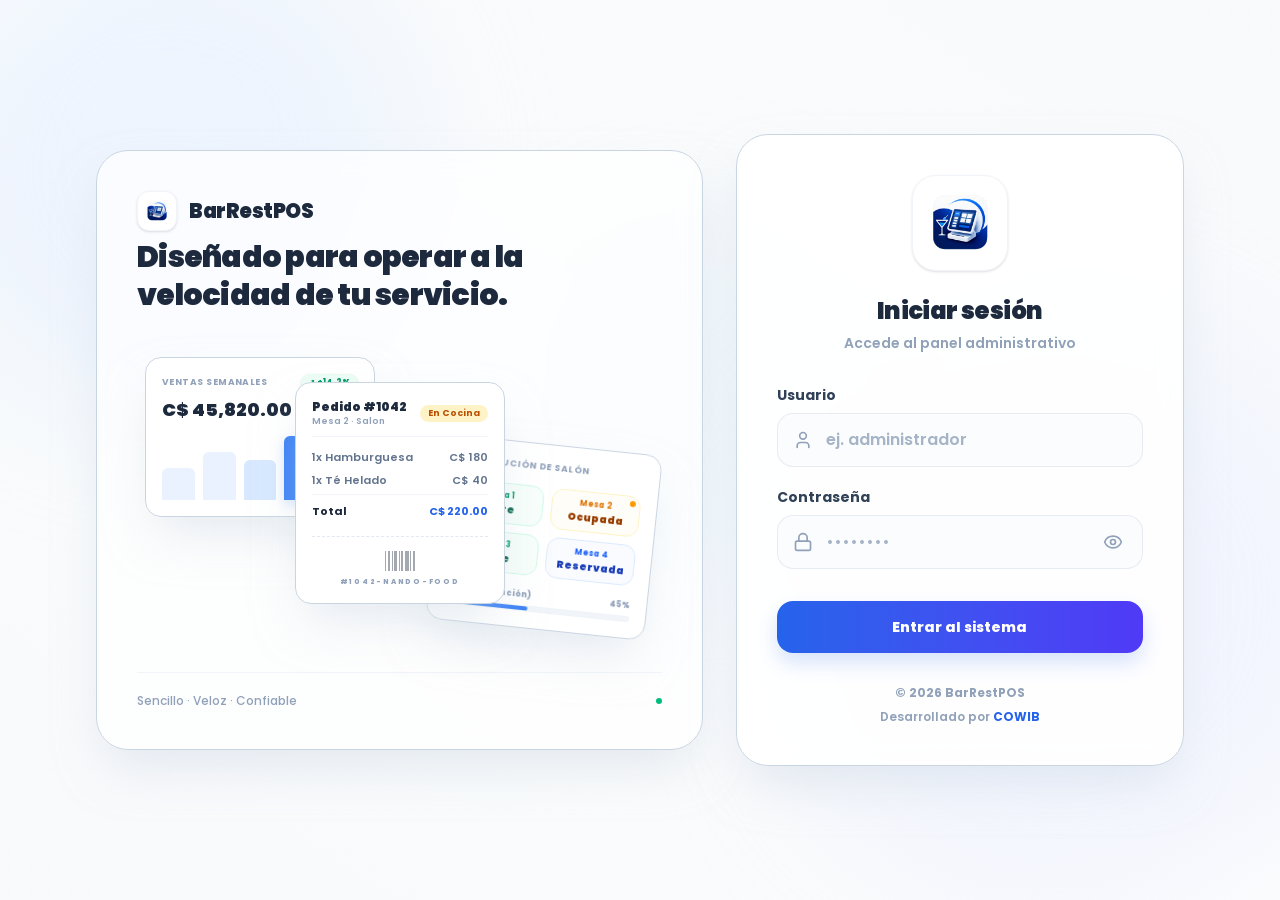
==== bin/Debug/net9.0/wwwroot/index.html @ 0daa429e "mejoras" ====
<!doctype html>
<html lang="es">

<head>
  <meta charset="UTF-8" />
  <link rel="icon" type="image/svg+xml" href="./assets/logo-BGH8nVVf.png" />
  <meta name="viewport" content="width=device-width, initial-scale=1.0" />
  <link rel="preconnect" href="https://fonts.googleapis.com" />
  <link rel="preconnect" href="https://fonts.gstatic.com" crossorigin />
  <link href="https://fonts.googleapis.com/css2?family=Poppins:wght@400;500;600;700&display=swap" rel="stylesheet" />
  <title>BarRestPOS - Sistema de gestion para bar y restaurante</title>
  <script type="module" crossorigin src="./assets/index-BTS8rLY6.js"></script>
  <link rel="stylesheet" crossorigin href="./assets/index-CAU2jMd_.css">
</head>

<body>
  <div id="root"></div>
</body>

</html>
---- bin/Debug/net9.0/wwwroot/assets/index-CAU2jMd_.css ----
@keyframes react-loading-skeleton{to{transform:translate(100%)}}.react-loading-skeleton{--base-color: #ebebeb;--highlight-color: #f5f5f5;--animation-duration: 1.5s;--animation-direction: normal;--pseudo-element-display: block;background-color:var(--base-color);width:100%;border-radius:.25rem;display:inline-flex;line-height:1;position:relative;-webkit-user-select:none;user-select:none;overflow:hidden}.react-loading-skeleton:after{content:" ";display:var(--pseudo-element-display);position:absolute;top:0;left:0;right:0;height:100%;background-repeat:no-repeat;background-image:var( --custom-highlight-background, linear-gradient( 90deg, var(--base-color) 0%, var(--highlight-color) 50%, var(--base-color) 100% ) );transform:translate(-100%);animation-name:react-loading-skeleton;animation-direction:var(--animation-direction);animation-duration:var(--animation-duration);animation-timing-function:ease-in-out;animation-iteration-count:infinite}@media(prefers-reduced-motion){.react-loading-skeleton{--pseudo-element-display: none}}@layer properties{@supports (((-webkit-hyphens:none)) and (not (margin-trim:inline))) or ((-moz-orient:inline) and (not (color:rgb(from red r g b)))){*,:before,:after,::backdrop{--tw-translate-x:0;--tw-translate-y:0;--tw-translate-z:0;--tw-scale-x:1;--tw-scale-y:1;--tw-scale-z:1;--tw-rotate-x:initial;--tw-rotate-y:initial;--tw-rotate-z:initial;--tw-skew-x:initial;--tw-skew-y:initial;--tw-space-y-reverse:0;--tw-divide-y-reverse:0;--tw-border-style:solid;--tw-gradient-position:initial;--tw-gradient-from:#0000;--tw-gradient-via:#0000;--tw-gradient-to:#0000;--tw-gradient-stops:initial;--tw-gradient-via-stops:initial;--tw-gradient-from-position:0%;--tw-gradient-via-position:50%;--tw-gradient-to-position:100%;--tw-leading:initial;--tw-font-weight:initial;--tw-tracking:initial;--tw-ordinal:initial;--tw-slashed-zero:initial;--tw-numeric-figure:initial;--tw-numeric-spacing:initial;--tw-numeric-fraction:initial;--tw-shadow:0 0 #0000;--tw-shadow-color:initial;--tw-shadow-alpha:100%;--tw-inset-shadow:0 0 #0000;--tw-inset-shadow-color:initial;--tw-inset-shadow-alpha:100%;--tw-ring-color:initial;--tw-ring-shadow:0 0 #0000;--tw-inset-ring-color:initial;--tw-inset-ring-shadow:0 0 #0000;--tw-ring-inset:initial;--tw-ring-offset-width:0px;--tw-ring-offset-color:#fff;--tw-ring-offset-shadow:0 0 #0000;--tw-outline-style:solid;--tw-blur:initial;--tw-brightness:initial;--tw-contrast:initial;--tw-grayscale:initial;--tw-hue-rotate:initial;--tw-invert:initial;--tw-opacity:initial;--tw-saturate:initial;--tw-sepia:initial;--tw-drop-shadow:initial;--tw-drop-shadow-color:initial;--tw-drop-shadow-alpha:100%;--tw-drop-shadow-size:initial;--tw-backdrop-blur:initial;--tw-backdrop-brightness:initial;--tw-backdrop-contrast:initial;--tw-backdrop-grayscale:initial;--tw-backdrop-hue-rotate:initial;--tw-backdrop-invert:initial;--tw-backdrop-opacity:initial;--tw-backdrop-saturate:initial;--tw-backdrop-sepia:initial;--tw-duration:initial;--tw-ease:initial}}}@layer theme{:root,:host{--font-sans:"Poppins", system-ui, sans-serif;--font-mono:ui-monospace, SFMono-Regular, Menlo, Monaco, Consolas, "Liberation Mono", "Courier New", monospace;--color-red-50:oklch(97.1% .013 17.38);--color-red-100:oklch(93.6% .032 17.717);--color-red-200:oklch(88.5% .062 18.334);--color-red-300:oklch(80.8% .114 19.571);--color-red-400:oklch(70.4% .191 22.216);--color-red-500:oklch(63.7% .237 25.331);--color-red-600:oklch(57.7% .245 27.325);--color-red-700:oklch(50.5% .213 27.518);--color-red-800:oklch(44.4% .177 26.899);--color-red-900:oklch(39.6% .141 25.723);--color-red-950:oklch(25.8% .092 26.042);--color-orange-50:oklch(98% .016 73.684);--color-orange-100:oklch(95.4% .038 75.164);--color-orange-200:oklch(90.1% .076 70.697);--color-orange-300:oklch(83.7% .128 66.29);--color-orange-400:oklch(75% .183 55.934);--color-orange-500:oklch(70.5% .213 47.604);--color-orange-600:oklch(64.6% .222 41.116);--color-orange-700:oklch(55.3% .195 38.402);--color-orange-800:oklch(47% .157 37.304);--color-orange-900:oklch(40.8% .123 38.172);--color-amber-50:oklch(98.7% .022 95.277);--color-amber-100:oklch(96.2% .059 95.617);--color-amber-200:oklch(92.4% .12 95.746);--color-amber-300:oklch(87.9% .169 91.605);--color-amber-400:oklch(82.8% .189 84.429);--color-amber-500:oklch(76.9% .188 70.08);--color-amber-600:oklch(66.6% .179 58.318);--color-amber-700:oklch(55.5% .163 48.998);--color-amber-800:oklch(47.3% .137 46.201);--color-amber-900:oklch(41.4% .112 45.904);--color-amber-950:oklch(27.9% .077 45.635);--color-yellow-300:oklch(90.5% .182 98.111);--color-green-100:oklch(96.2% .044 156.743);--color-green-600:oklch(62.7% .194 149.214);--color-emerald-50:oklch(97.9% .021 166.113);--color-emerald-100:oklch(95% .052 163.051);--color-emerald-200:oklch(90.5% .093 164.15);--color-emerald-300:oklch(84.5% .143 164.978);--color-emerald-400:oklch(76.5% .177 163.223);--color-emerald-500:oklch(69.6% .17 162.48);--color-emerald-600:oklch(59.6% .145 163.225);--color-emerald-700:oklch(50.8% .118 165.612);--color-emerald-800:oklch(43.2% .095 166.913);--color-emerald-900:oklch(37.8% .077 168.94);--color-emerald-950:oklch(26.2% .051 172.552);--color-teal-400:oklch(77.7% .152 181.912);--color-teal-500:oklch(70.4% .14 182.503);--color-sky-50:oklch(97.7% .013 236.62);--color-sky-100:oklch(95.1% .026 236.824);--color-sky-200:oklch(90.1% .058 230.902);--color-sky-400:oklch(74.6% .16 232.661);--color-sky-500:oklch(68.5% .169 237.323);--color-sky-600:oklch(58.8% .158 241.966);--color-sky-700:oklch(50% .134 242.749);--color-sky-800:oklch(44.3% .11 240.79);--color-blue-50:oklch(97% .014 254.604);--color-blue-100:oklch(93.2% .032 255.585);--color-blue-200:oklch(88.2% .059 254.128);--color-blue-400:oklch(70.7% .165 254.624);--color-blue-500:oklch(62.3% .214 259.815);--color-blue-600:oklch(54.6% .245 262.881);--color-blue-700:oklch(48.8% .243 264.376);--color-blue-800:oklch(42.4% .199 265.638);--color-blue-900:oklch(37.9% .146 265.522);--color-blue-950:oklch(28.2% .091 267.935);--color-indigo-50:oklch(96.2% .018 272.314);--color-indigo-100:oklch(93% .034 272.788);--color-indigo-300:oklch(78.5% .115 274.713);--color-indigo-400:oklch(67.3% .182 276.935);--color-indigo-500:oklch(58.5% .233 277.117);--color-indigo-600:oklch(51.1% .262 276.966);--color-indigo-700:oklch(45.7% .24 277.023);--color-indigo-800:oklch(39.8% .195 277.366);--color-indigo-900:oklch(35.9% .144 278.697);--color-indigo-950:oklch(25.7% .09 281.288);--color-violet-50:oklch(96.9% .016 293.756);--color-violet-100:oklch(94.3% .029 294.588);--color-violet-200:oklch(89.4% .057 293.283);--color-violet-300:oklch(81.1% .111 293.571);--color-violet-400:oklch(70.2% .183 293.541);--color-violet-500:oklch(60.6% .25 292.717);--color-violet-600:oklch(54.1% .281 293.009);--color-violet-700:oklch(49.1% .27 292.581);--color-violet-800:oklch(43.2% .232 292.759);--color-violet-900:oklch(38% .189 293.745);--color-violet-950:oklch(28.3% .141 291.089);--color-purple-50:oklch(97.7% .014 308.299);--color-purple-100:oklch(94.6% .033 307.174);--color-purple-400:oklch(71.4% .203 305.504);--color-purple-500:oklch(62.7% .265 303.9);--color-purple-600:oklch(55.8% .288 302.321);--color-purple-700:oklch(49.6% .265 301.924);--color-purple-900:oklch(38.1% .176 304.987);--color-fuchsia-400:oklch(74% .238 322.16);--color-fuchsia-500:oklch(66.7% .295 322.15);--color-rose-50:oklch(96.9% .015 12.422);--color-rose-100:oklch(94.1% .03 12.58);--color-rose-200:oklch(89.2% .058 10.001);--color-rose-300:oklch(81% .117 11.638);--color-rose-400:oklch(71.2% .194 13.428);--color-rose-500:oklch(64.5% .246 16.439);--color-rose-600:oklch(58.6% .253 17.585);--color-rose-700:oklch(51.4% .222 16.935);--color-rose-800:oklch(45.5% .188 13.697);--color-rose-900:oklch(41% .159 10.272);--color-rose-950:oklch(27.1% .105 12.094);--color-slate-50:oklch(98.4% .003 247.858);--color-slate-100:oklch(96.8% .007 247.896);--color-slate-200:oklch(92.9% .013 255.508);--color-slate-300:oklch(86.9% .022 252.894);--color-slate-400:oklch(70.4% .04 256.788);--color-slate-500:oklch(55.4% .046 257.417);--color-slate-600:oklch(44.6% .043 257.281);--color-slate-700:oklch(37.2% .044 257.287);--color-slate-800:oklch(27.9% .041 260.031);--color-slate-900:oklch(20.8% .042 265.755);--color-slate-950:oklch(12.9% .042 264.695);--color-black:#000;--color-white:#fff;--spacing:.25rem;--container-xs:20rem;--container-sm:24rem;--container-md:28rem;--container-lg:32rem;--container-xl:36rem;--container-2xl:42rem;--container-3xl:48rem;--container-4xl:56rem;--container-5xl:64rem;--container-6xl:72rem;--container-7xl:80rem;--text-xs:.75rem;--text-xs--line-height:calc(1 / .75);--text-sm:.875rem;--text-sm--line-height:calc(1.25 / .875);--text-base:1rem;--text-base--line-height: 1.5 ;--text-lg:1.125rem;--text-lg--line-height:calc(1.75 / 1.125);--text-xl:1.25rem;--text-xl--line-height:calc(1.75 / 1.25);--text-2xl:1.5rem;--text-2xl--line-height:calc(2 / 1.5);--text-3xl:1.875rem;--text-3xl--line-height: 1.2 ;--font-weight-normal:400;--font-weight-medium:500;--font-weight-semibold:600;--font-weight-bold:700;--font-weight-extrabold:800;--font-weight-black:900;--tracking-tight:-.025em;--tracking-wide:.025em;--tracking-wider:.05em;--tracking-widest:.1em;--leading-tight:1.25;--leading-snug:1.375;--leading-relaxed:1.625;--radius-sm:.25rem;--radius-md:.375rem;--radius-lg:.5rem;--radius-xl:.75rem;--radius-2xl:1rem;--radius-3xl:1.5rem;--drop-shadow-sm:0 1px 2px #00000026;--ease-out:cubic-bezier(0, 0, .2, 1);--ease-in-out:cubic-bezier(.4, 0, .2, 1);--animate-spin:spin 1s linear infinite;--animate-ping:ping 1s cubic-bezier(0, 0, .2, 1) infinite;--animate-pulse:pulse 2s cubic-bezier(.4, 0, .6, 1) infinite;--animate-bounce:bounce 1s infinite;--blur-sm:8px;--blur-md:12px;--blur-xl:24px;--blur-2xl:40px;--blur-3xl:64px;--default-transition-duration:.15s;--default-transition-timing-function:cubic-bezier(.4, 0, .2, 1);--default-font-family:var(--font-sans);--default-mono-font-family:var(--font-mono);--color-primary-50:#eff6ff;--color-primary-100:#dbeafe;--color-primary-200:#bfdbfe;--color-primary-300:#93c5fd;--color-primary-400:#60a5fa;--color-primary-500:#3b82f6;--color-primary-600:#2563eb;--color-primary-700:#1d4ed8;--color-primary-800:#1e40af;--color-primary-900:#1e3a8a}}@layer base{*,:after,:before,::backdrop{box-sizing:border-box;border:0 solid;margin:0;padding:0}::file-selector-button{box-sizing:border-box;border:0 solid;margin:0;padding:0}html,:host{-webkit-text-size-adjust:100%;tab-size:4;line-height:1.5;font-family:var(--default-font-family,ui-sans-serif, system-ui, sans-serif, "Apple Color Emoji", "Segoe UI Emoji", "Segoe UI Symbol", "Noto Color Emoji");font-feature-settings:var(--default-font-feature-settings,normal);font-variation-settings:var(--default-font-variation-settings,normal);-webkit-tap-highlight-color:transparent}hr{height:0;color:inherit;border-top-width:1px}abbr:where([title]){-webkit-text-decoration:underline dotted;text-decoration:underline dotted}h1,h2,h3,h4,h5,h6{font-size:inherit;font-weight:inherit}a{color:inherit;-webkit-text-decoration:inherit;text-decoration:inherit}b,strong{font-weight:bolder}code,kbd,samp,pre{font-family:var(--default-mono-font-family,ui-monospace, SFMono-Regular, Menlo, Monaco, Consolas, "Liberation Mono", "Courier New", monospace);font-feature-settings:var(--default-mono-font-feature-settings,normal);font-variation-settings:var(--default-mono-font-variation-settings,normal);font-size:1em}small{font-size:80%}sub,sup{vertical-align:baseline;font-size:75%;line-height:0;position:relative}sub{bottom:-.25em}sup{top:-.5em}table{text-indent:0;border-color:inherit;border-collapse:collapse}:-moz-focusring{outline:auto}progress{vertical-align:baseline}summary{display:list-item}ol,ul,menu{list-style:none}img,svg,video,canvas,audio,iframe,embed,object{vertical-align:middle;display:block}img,video{max-width:100%;height:auto}button,input,select,optgroup,textarea{font:inherit;font-feature-settings:inherit;font-variation-settings:inherit;letter-spacing:inherit;color:inherit;opacity:1;background-color:#0000;border-radius:0}::file-selector-button{font:inherit;font-feature-settings:inherit;font-variation-settings:inherit;letter-spacing:inherit;color:inherit;opacity:1;background-color:#0000;border-radius:0}:where(select:is([multiple],[size])) optgroup{font-weight:bolder}:where(select:is([multiple],[size])) optgroup option{padding-inline-start:20px}::file-selector-button{margin-inline-end:4px}::placeholder{opacity:1}@supports (not ((-webkit-appearance:-apple-pay-button))) or (contain-intrinsic-size:1px){::placeholder{color:currentColor}@supports (color:color-mix(in lab,red,red)){::placeholder{color:color-mix(in oklab,currentcolor 50%,transparent)}}}textarea{resize:vertical}::-webkit-search-decoration{-webkit-appearance:none}::-webkit-date-and-time-value{min-height:1lh;text-align:inherit}::-webkit-datetime-edit{display:inline-flex}::-webkit-datetime-edit-fields-wrapper{padding:0}::-webkit-datetime-edit{padding-block:0}::-webkit-datetime-edit-year-field{padding-block:0}::-webkit-datetime-edit-month-field{padding-block:0}::-webkit-datetime-edit-day-field{padding-block:0}::-webkit-datetime-edit-hour-field{padding-block:0}::-webkit-datetime-edit-minute-field{padding-block:0}::-webkit-datetime-edit-second-field{padding-block:0}::-webkit-datetime-edit-millisecond-field{padding-block:0}::-webkit-datetime-edit-meridiem-field{padding-block:0}::-webkit-calendar-picker-indicator{line-height:1}:-moz-ui-invalid{box-shadow:none}button,input:where([type=button],[type=reset],[type=submit]){appearance:button}::file-selector-button{appearance:button}::-webkit-inner-spin-button{height:auto}::-webkit-outer-spin-button{height:auto}[hidden]:where(:not([hidden=until-found])){display:none!important}body{background-color:var(--color-white);color:var(--color-slate-800);-webkit-font-smoothing:antialiased;-moz-osx-font-smoothing:grayscale}html.dark body{background-color:var(--color-slate-900);color:var(--color-slate-100)}}@layer components;@layer utilities{.pointer-events-auto{pointer-events:auto}.pointer-events-none{pointer-events:none}.visible{visibility:visible}.sr-only{clip-path:inset(50%);white-space:nowrap;border-width:0;width:1px;height:1px;margin:-1px;padding:0;position:absolute;overflow:hidden}.absolute{position:absolute}.fixed{position:fixed}.relative{position:relative}.sticky{position:sticky}.inset-0{inset:calc(var(--spacing) * 0)}.inset-x-3{inset-inline:calc(var(--spacing) * 3)}.inset-y-0{inset-block:calc(var(--spacing) * 0)}.start{inset-inline-start:var(--spacing)}.end{inset-inline-end:var(--spacing)}.-top-1{top:calc(var(--spacing) * -1)}.-top-7{top:calc(var(--spacing) * -7)}.-top-8{top:calc(var(--spacing) * -8)}.-top-20{top:calc(var(--spacing) * -20)}.top-0{top:calc(var(--spacing) * 0)}.top-0\.5{top:calc(var(--spacing) * .5)}.top-1{top:calc(var(--spacing) * 1)}.top-1\.5{top:calc(var(--spacing) * 1.5)}.top-1\/2{top:50%}.top-2{top:calc(var(--spacing) * 2)}.top-3{top:calc(var(--spacing) * 3)}.top-4{top:calc(var(--spacing) * 4)}.top-6{top:calc(var(--spacing) * 6)}.top-7{top:calc(var(--spacing) * 7)}.top-9{top:calc(var(--spacing) * 9)}.top-\[25\%\]{top:25%}.top-full{top:100%}.-right-1{right:calc(var(--spacing) * -1)}.-right-1\.5{right:calc(var(--spacing) * -1.5)}.-right-8{right:calc(var(--spacing) * -8)}.-right-20{right:calc(var(--spacing) * -20)}.right-0{right:calc(var(--spacing) * 0)}.right-0\.5{right:calc(var(--spacing) * .5)}.right-1{right:calc(var(--spacing) * 1)}.right-2{right:calc(var(--spacing) * 2)}.right-3{right:calc(var(--spacing) * 3)}.-bottom-1{bottom:calc(var(--spacing) * -1)}.-bottom-1\.5{bottom:calc(var(--spacing) * -1.5)}.-bottom-8{bottom:calc(var(--spacing) * -8)}.bottom-0{bottom:calc(var(--spacing) * 0)}.bottom-0\.5{bottom:calc(var(--spacing) * .5)}.bottom-1{bottom:calc(var(--spacing) * 1)}.bottom-2{bottom:calc(var(--spacing) * 2)}.bottom-6{bottom:calc(var(--spacing) * 6)}.-left-1{left:calc(var(--spacing) * -1)}.-left-8{left:calc(var(--spacing) * -8)}.-left-20{left:calc(var(--spacing) * -20)}.-left-\[1\.375rem\]{left:-1.375rem}.left-0{left:calc(var(--spacing) * 0)}.left-0\.5{left:calc(var(--spacing) * .5)}.left-1\/2{left:50%}.left-2{left:calc(var(--spacing) * 2)}.left-3{left:calc(var(--spacing) * 3)}.left-4{left:calc(var(--spacing) * 4)}.left-\[40\%\]{left:40%}.-z-10{z-index:-10}.z-10{z-index:10}.z-20{z-index:20}.z-30{z-index:30}.z-40{z-index:40}.z-50{z-index:50}.z-\[60\]{z-index:60}.z-\[100\]{z-index:100}.z-\[200\]{z-index:200}.z-\[201\]{z-index:201}.z-\[250\]{z-index:250}.z-\[350\]{z-index:350}.z-\[400\]{z-index:400}.z-\[9999\]{z-index:9999}.col-span-2{grid-column:span 2/span 2}.m-auto{margin:auto}.mx-4{margin-inline:calc(var(--spacing) * 4)}.mx-auto{margin-inline:auto}.my-1{margin-block:calc(var(--spacing) * 1)}.my-4{margin-block:calc(var(--spacing) * 4)}.my-6{margin-block:calc(var(--spacing) * 6)}.my-auto{margin-block:auto}.mt-0\.5{margin-top:calc(var(--spacing) * .5)}.mt-1{margin-top:calc(var(--spacing) * 1)}.mt-1\.5{margin-top:calc(var(--spacing) * 1.5)}.mt-2{margin-top:calc(var(--spacing) * 2)}.mt-3{margin-top:calc(var(--spacing) * 3)}.mt-3\.5{margin-top:calc(var(--spacing) * 3.5)}.mt-4{margin-top:calc(var(--spacing) * 4)}.mt-5{margin-top:calc(var(--spacing) * 5)}.mt-6{margin-top:calc(var(--spacing) * 6)}.mt-8{margin-top:calc(var(--spacing) * 8)}.mt-12{margin-top:calc(var(--spacing) * 12)}.mt-auto{margin-top:auto}.mr-1\.5{margin-right:calc(var(--spacing) * 1.5)}.mr-2{margin-right:calc(var(--spacing) * 2)}.mb-0{margin-bottom:calc(var(--spacing) * 0)}.mb-1{margin-bottom:calc(var(--spacing) * 1)}.mb-1\.5{margin-bottom:calc(var(--spacing) * 1.5)}.mb-2{margin-bottom:calc(var(--spacing) * 2)}.mb-3{margin-bottom:calc(var(--spacing) * 3)}.mb-4{margin-bottom:calc(var(--spacing) * 4)}.mb-5{margin-bottom:calc(var(--spacing) * 5)}.mb-6{margin-bottom:calc(var(--spacing) * 6)}.mb-8{margin-bottom:calc(var(--spacing) * 8)}.ml-1{margin-left:calc(var(--spacing) * 1)}.ml-1\.5{margin-left:calc(var(--spacing) * 1.5)}.ml-2{margin-left:calc(var(--spacing) * 2)}.ml-auto{margin-left:auto}.box-border{box-sizing:border-box}.line-clamp-2{-webkit-line-clamp:2;-webkit-box-orient:vertical;display:-webkit-box;overflow:hidden}.line-clamp-3{-webkit-line-clamp:3;-webkit-box-orient:vertical;display:-webkit-box;overflow:hidden}.block{display:block}.flex{display:flex}.grid{display:grid}.hidden{display:none}.inline{display:inline}.inline-block{display:inline-block}.inline-flex{display:inline-flex}.table{display:table}.h-1{height:calc(var(--spacing) * 1)}.h-1\.5{height:calc(var(--spacing) * 1.5)}.h-2{height:calc(var(--spacing) * 2)}.h-2\.5{height:calc(var(--spacing) * 2.5)}.h-3{height:calc(var(--spacing) * 3)}.h-3\.5{height:calc(var(--spacing) * 3.5)}.h-4{height:calc(var(--spacing) * 4)}.h-4\.5{height:calc(var(--spacing) * 4.5)}.h-5{height:calc(var(--spacing) * 5)}.h-6{height:calc(var(--spacing) * 6)}.h-7{height:calc(var(--spacing) * 7)}.h-8{height:calc(var(--spacing) * 8)}.h-9{height:calc(var(--spacing) * 9)}.h-10{height:calc(var(--spacing) * 10)}.h-11{height:calc(var(--spacing) * 11)}.h-12{height:calc(var(--spacing) * 12)}.h-14{height:calc(var(--spacing) * 14)}.h-16{height:calc(var(--spacing) * 16)}.h-20{height:calc(var(--spacing) * 20)}.h-24{height:calc(var(--spacing) * 24)}.h-28{height:calc(var(--spacing) * 28)}.h-32{height:calc(var(--spacing) * 32)}.h-36{height:calc(var(--spacing) * 36)}.h-40{height:calc(var(--spacing) * 40)}.h-44{height:calc(var(--spacing) * 44)}.h-64{height:calc(var(--spacing) * 64)}.h-\[4px\]{height:4px}.h-\[14px\]{height:14px}.h-\[15px\]{height:15px}.h-\[320px\]{height:320px}.h-\[350px\]{height:350px}.h-\[500px\]{height:500px}.h-\[600px\]{height:600px}.h-\[calc\(100vh-1\.5rem\)\]{height:calc(100vh - 1.5rem)}.h-full{height:100%}.h-px{height:1px}.h-screen{height:100vh}.max-h-20{max-height:calc(var(--spacing) * 20)}.max-h-48{max-height:calc(var(--spacing) * 48)}.max-h-60{max-height:calc(var(--spacing) * 60)}.max-h-\[55vh\]{max-height:55vh}.max-h-\[60vh\]{max-height:60vh}.max-h-\[92vh\]{max-height:92vh}.max-h-\[95vh\]{max-height:95vh}.max-h-\[420px\]{max-height:420px}.max-h-\[min\(24rem\,70vh\)\]{max-height:min(24rem,70vh)}.max-h-\[min\(24rem\,75dvh\)\]{max-height:min(24rem,75dvh)}.max-h-\[min\(50dvh\,22rem\)\]{max-height:min(50dvh,22rem)}.max-h-\[min\(60vh\,420px\)\]{max-height:min(60vh,420px)}.max-h-\[min\(65dvh\,520px\)\]{max-height:min(65dvh,520px)}.max-h-\[min\(70dvh\,520px\)\]{max-height:min(70dvh,520px)}.max-h-\[min\(72dvh\,78vh\)\]{max-height:min(72dvh,78vh)}.max-h-\[min\(88dvh\,92vh\)\]{max-height:min(88dvh,92vh)}.max-h-\[min\(90dvh\,calc\(100svh-env\(safe-area-inset-top\,0px\)-env\(safe-area-inset-bottom\,0px\)-0\.75rem\)\)\]{max-height:min(90dvh,calc(100svh - env(safe-area-inset-top,0px) - env(safe-area-inset-bottom,0px) - .75rem))}.max-h-full{max-height:100%}.min-h-0{min-height:calc(var(--spacing) * 0)}.min-h-10{min-height:calc(var(--spacing) * 10)}.min-h-11{min-height:calc(var(--spacing) * 11)}.min-h-\[1rem\]{min-height:1rem}.min-h-\[4px\]{min-height:4px}.min-h-\[5\.5rem\]{min-height:5.5rem}.min-h-\[32px\]{min-height:32px}.min-h-\[44px\]{min-height:44px}.min-h-\[48px\]{min-height:48px}.min-h-\[52px\]{min-height:52px}.min-h-\[52vh\]{min-height:52vh}.min-h-\[60vh\]{min-height:60vh}.min-h-\[96px\]{min-height:96px}.min-h-\[170px\]{min-height:170px}.min-h-\[200px\]{min-height:200px}.min-h-\[220px\]{min-height:220px}.min-h-\[300px\]{min-height:300px}.min-h-\[340px\]{min-height:340px}.min-h-\[400px\]{min-height:400px}.min-h-\[calc\(100dvh-1rem\)\]{min-height:calc(100dvh - 1rem)}.min-h-\[min\(42vh\,16rem\)\]{min-height:min(42vh,16rem)}.min-h-screen{min-height:100vh}.w-1\.5{width:calc(var(--spacing) * 1.5)}.w-1\/2{width:50%}.w-2{width:calc(var(--spacing) * 2)}.w-2\.5{width:calc(var(--spacing) * 2.5)}.w-3{width:calc(var(--spacing) * 3)}.w-3\.5{width:calc(var(--spacing) * 3.5)}.w-4{width:calc(var(--spacing) * 4)}.w-4\.5{width:calc(var(--spacing) * 4.5)}.w-5{width:calc(var(--spacing) * 5)}.w-6{width:calc(var(--spacing) * 6)}.w-7{width:calc(var(--spacing) * 7)}.w-8{width:calc(var(--spacing) * 8)}.w-9{width:calc(var(--spacing) * 9)}.w-10{width:calc(var(--spacing) * 10)}.w-11{width:calc(var(--spacing) * 11)}.w-12{width:calc(var(--spacing) * 12)}.w-14{width:calc(var(--spacing) * 14)}.w-16{width:calc(var(--spacing) * 16)}.w-20{width:calc(var(--spacing) * 20)}.w-24{width:calc(var(--spacing) * 24)}.w-28{width:calc(var(--spacing) * 28)}.w-32{width:calc(var(--spacing) * 32)}.w-36{width:calc(var(--spacing) * 36)}.w-64{width:calc(var(--spacing) * 64)}.w-80{width:calc(var(--spacing) * 80)}.w-\[1\.5px\]{width:1.5px}.w-\[1px\]{width:1px}.w-\[2\.5px\]{width:2.5px}.w-\[2px\]{width:2px}.w-\[3px\]{width:3px}.w-\[4px\]{width:4px}.w-\[6\.875rem\]{width:6.875rem}.w-\[14px\]{width:14px}.w-\[15px\]{width:15px}.w-\[46px\]{width:46px}.w-\[82\%\]{width:82%}.w-\[92px\]{width:92px}.w-\[112px\]{width:112px}.w-\[210px\]{width:210px}.w-\[220px\]{width:220px}.w-\[230px\]{width:230px}.w-\[350px\]{width:350px}.w-\[500px\]{width:500px}.w-\[600px\]{width:600px}.w-\[min\(19rem\,calc\(100vw-1\.25rem\)\)\]{width:min(19rem,100vw - 1.25rem)}.w-\[min\(22rem\,calc\(100vw-1\.25rem\)\)\]{width:min(22rem,100vw - 1.25rem)}.w-\[min\(28vw\,9rem\)\]{width:min(28vw,9rem)}.w-auto{width:auto}.w-fit{width:fit-content}.w-full{width:100%}.w-max{width:max-content}.w-px{width:1px}.max-w-2xl{max-width:var(--container-2xl)}.max-w-3xl{max-width:var(--container-3xl)}.max-w-4xl{max-width:var(--container-4xl)}.max-w-5xl{max-width:var(--container-5xl)}.max-w-6xl{max-width:var(--container-6xl)}.max-w-7xl{max-width:var(--container-7xl)}.max-w-\[8rem\]{max-width:8rem}.max-w-\[10rem\]{max-width:10rem}.max-w-\[90px\]{max-width:90px}.max-w-\[100px\]{max-width:100px}.max-w-\[140px\]{max-width:140px}.max-w-\[150px\]{max-width:150px}.max-w-\[200px\]{max-width:200px}.max-w-\[220px\]{max-width:220px}.max-w-\[280px\]{max-width:280px}.max-w-\[320px\]{max-width:320px}.max-w-\[380px\]{max-width:380px}.max-w-\[420px\]{max-width:420px}.max-w-\[min\(440px\,calc\(100vw-1\.5rem\)\)\]{max-width:min(440px,100vw - 1.5rem)}.max-w-full{max-width:100%}.max-w-lg{max-width:var(--container-lg)}.max-w-md{max-width:var(--container-md)}.max-w-sm{max-width:var(--container-sm)}.max-w-xl{max-width:var(--container-xl)}.max-w-xs{max-width:var(--container-xs)}.min-w-0{min-width:calc(var(--spacing) * 0)}.min-w-5{min-width:calc(var(--spacing) * 5)}.min-w-\[4px\]{min-width:4px}.min-w-\[4rem\]{min-width:4rem}.min-w-\[6rem\]{min-width:6rem}.min-w-\[48px\]{min-width:48px}.min-w-\[160px\]{min-width:160px}.min-w-\[400px\]{min-width:400px}.min-w-\[640px\]{min-width:640px}.min-w-\[720px\]{min-width:720px}.min-w-\[760px\]{min-width:760px}.min-w-\[820px\]{min-width:820px}.min-w-\[900px\]{min-width:900px}.min-w-\[920px\]{min-width:920px}.min-w-\[980px\]{min-width:980px}.min-w-full{min-width:100%}.flex-1{flex:1}.flex-shrink-0,.shrink-0{flex-shrink:0}.border-collapse{border-collapse:collapse}.origin-top-left{transform-origin:0 0}.-translate-x-1\/2{--tw-translate-x: -50% ;translate:var(--tw-translate-x) var(--tw-translate-y)}.-translate-x-\[120\%\]{--tw-translate-x: -120% ;translate:var(--tw-translate-x) var(--tw-translate-y)}.-translate-x-full{--tw-translate-x:-100%;translate:var(--tw-translate-x) var(--tw-translate-y)}.translate-x-0{--tw-translate-x:calc(var(--spacing) * 0);translate:var(--tw-translate-x) var(--tw-translate-y)}.translate-x-1{--tw-translate-x:calc(var(--spacing) * 1);translate:var(--tw-translate-x) var(--tw-translate-y)}.translate-x-6{--tw-translate-x:calc(var(--spacing) * 6);translate:var(--tw-translate-x) var(--tw-translate-y)}.-translate-y-1\/2{--tw-translate-y: -50% ;translate:var(--tw-translate-x) var(--tw-translate-y)}.scale-95{--tw-scale-x:95%;--tw-scale-y:95%;--tw-scale-z:95%;scale:var(--tw-scale-x) var(--tw-scale-y)}.-rotate-90{rotate:-90deg}.rotate-6{rotate:6deg}.transform{transform:var(--tw-rotate-x,) var(--tw-rotate-y,) var(--tw-rotate-z,) var(--tw-skew-x,) var(--tw-skew-y,)}.animate-\[loader-slide_1\.2s_ease-in-out_infinite\]{animation:1.2s ease-in-out infinite loader-slide}.animate-bounce{animation:var(--animate-bounce)}.animate-ping{animation:var(--animate-ping)}.animate-pulse{animation:var(--animate-pulse)}.animate-spin{animation:var(--animate-spin)}.cursor-default{cursor:default}.cursor-grab{cursor:grab}.cursor-not-allowed{cursor:not-allowed}.cursor-nwse-resize{cursor:nwse-resize}.cursor-pointer{cursor:pointer}.touch-manipulation{touch-action:manipulation}.resize-none{resize:none}.auto-rows-min{grid-auto-rows:min-content}.grid-cols-1{grid-template-columns:repeat(1,minmax(0,1fr))}.grid-cols-2{grid-template-columns:repeat(2,minmax(0,1fr))}.flex-col{flex-direction:column}.flex-col-reverse{flex-direction:column-reverse}.flex-row{flex-direction:row}.flex-wrap{flex-wrap:wrap}.content-start{align-content:flex-start}.items-center{align-items:center}.items-end{align-items:flex-end}.items-start{align-items:flex-start}.items-stretch{align-items:stretch}.justify-around{justify-content:space-around}.justify-between{justify-content:space-between}.justify-center{justify-content:center}.justify-end{justify-content:flex-end}.justify-start{justify-content:flex-start}.gap-0\.5{gap:calc(var(--spacing) * .5)}.gap-1{gap:calc(var(--spacing) * 1)}.gap-1\.5{gap:calc(var(--spacing) * 1.5)}.gap-2{gap:calc(var(--spacing) * 2)}.gap-2\.5{gap:calc(var(--spacing) * 2.5)}.gap-3{gap:calc(var(--spacing) * 3)}.gap-3\.5{gap:calc(var(--spacing) * 3.5)}.gap-4{gap:calc(var(--spacing) * 4)}.gap-5{gap:calc(var(--spacing) * 5)}.gap-6{gap:calc(var(--spacing) * 6)}.gap-8{gap:calc(var(--spacing) * 8)}.gap-\[1\.5px\]{gap:1.5px}:where(.space-y-0>:not(:last-child)){--tw-space-y-reverse:0;margin-block-start:calc(calc(var(--spacing) * 0) * var(--tw-space-y-reverse));margin-block-end:calc(calc(var(--spacing) * 0) * calc(1 - var(--tw-space-y-reverse)))}:where(.space-y-0\.5>:not(:last-child)){--tw-space-y-reverse:0;margin-block-start:calc(calc(var(--spacing) * .5) * var(--tw-space-y-reverse));margin-block-end:calc(calc(var(--spacing) * .5) * calc(1 - var(--tw-space-y-reverse)))}:where(.space-y-1>:not(:last-child)){--tw-space-y-reverse:0;margin-block-start:calc(calc(var(--spacing) * 1) * var(--tw-space-y-reverse));margin-block-end:calc(calc(var(--spacing) * 1) * calc(1 - var(--tw-space-y-reverse)))}:where(.space-y-1\.5>:not(:last-child)){--tw-space-y-reverse:0;margin-block-start:calc(calc(var(--spacing) * 1.5) * var(--tw-space-y-reverse));margin-block-end:calc(calc(var(--spacing) * 1.5) * calc(1 - var(--tw-space-y-reverse)))}:where(.space-y-2>:not(:last-child)){--tw-space-y-reverse:0;margin-block-start:calc(calc(var(--spacing) * 2) * var(--tw-space-y-reverse));margin-block-end:calc(calc(var(--spacing) * 2) * calc(1 - var(--tw-space-y-reverse)))}:where(.space-y-3>:not(:last-child)){--tw-space-y-reverse:0;margin-block-start:calc(calc(var(--spacing) * 3) * var(--tw-space-y-reverse));margin-block-end:calc(calc(var(--spacing) * 3) * calc(1 - var(--tw-space-y-reverse)))}:where(.space-y-3\.5>:not(:last-child)){--tw-space-y-reverse:0;margin-block-start:calc(calc(var(--spacing) * 3.5) * var(--tw-space-y-reverse));margin-block-end:calc(calc(var(--spacing) * 3.5) * calc(1 - var(--tw-space-y-reverse)))}:where(.space-y-4>:not(:last-child)){--tw-space-y-reverse:0;margin-block-start:calc(calc(var(--spacing) * 4) * var(--tw-space-y-reverse));margin-block-end:calc(calc(var(--spacing) * 4) * calc(1 - var(--tw-space-y-reverse)))}:where(.space-y-5>:not(:last-child)){--tw-space-y-reverse:0;margin-block-start:calc(calc(var(--spacing) * 5) * var(--tw-space-y-reverse));margin-block-end:calc(calc(var(--spacing) * 5) * calc(1 - var(--tw-space-y-reverse)))}:where(.space-y-6>:not(:last-child)){--tw-space-y-reverse:0;margin-block-start:calc(calc(var(--spacing) * 6) * var(--tw-space-y-reverse));margin-block-end:calc(calc(var(--spacing) * 6) * calc(1 - var(--tw-space-y-reverse)))}:where(.space-y-8>:not(:last-child)){--tw-space-y-reverse:0;margin-block-start:calc(calc(var(--spacing) * 8) * var(--tw-space-y-reverse));margin-block-end:calc(calc(var(--spacing) * 8) * calc(1 - var(--tw-space-y-reverse)))}.gap-x-4{column-gap:calc(var(--spacing) * 4)}.gap-y-1{row-gap:calc(var(--spacing) * 1)}.gap-y-1\.5{row-gap:calc(var(--spacing) * 1.5)}:where(.divide-y>:not(:last-child)){--tw-divide-y-reverse:0;border-bottom-style:var(--tw-border-style);border-top-style:var(--tw-border-style);border-top-width:calc(1px * var(--tw-divide-y-reverse));border-bottom-width:calc(1px * calc(1 - var(--tw-divide-y-reverse)))}:where(.divide-slate-100>:not(:last-child)){border-color:var(--color-slate-100)}:where(.divide-slate-100\/60>:not(:last-child)){border-color:#f1f5f999}@supports (color:color-mix(in lab,red,red)){:where(.divide-slate-100\/60>:not(:last-child)){border-color:color-mix(in oklab,var(--color-slate-100) 60%,transparent)}}:where(.divide-slate-200>:not(:last-child)){border-color:var(--color-slate-200)}.self-start{align-self:flex-start}.truncate{text-overflow:ellipsis;white-space:nowrap;overflow:hidden}.overflow-auto{overflow:auto}.overflow-hidden{overflow:hidden}.overflow-visible{overflow:visible}.overflow-x-auto{overflow-x:auto}.overflow-x-hidden{overflow-x:hidden}.overflow-y-auto{overflow-y:auto}.overscroll-contain{overscroll-behavior:contain}.overscroll-y-contain{overscroll-behavior-y:contain}.rounded{border-radius:.25rem}.rounded-2xl{border-radius:var(--radius-2xl)}.rounded-3xl{border-radius:var(--radius-3xl)}.rounded-\[14px\]{border-radius:14px}.rounded-\[24px\]{border-radius:24px}.rounded-\[28px\]{border-radius:28px}.rounded-\[32px\]{border-radius:32px}.rounded-full{border-radius:3.40282e38px}.rounded-lg{border-radius:var(--radius-lg)}.rounded-md{border-radius:var(--radius-md)}.rounded-none{border-radius:0}.rounded-sm{border-radius:var(--radius-sm)}.rounded-xl{border-radius:var(--radius-xl)}.rounded-t{border-top-left-radius:.25rem;border-top-right-radius:.25rem}.rounded-t-2xl{border-top-left-radius:var(--radius-2xl);border-top-right-radius:var(--radius-2xl)}.rounded-t-md{border-top-left-radius:var(--radius-md);border-top-right-radius:var(--radius-md)}.border{border-style:var(--tw-border-style);border-width:1px}.border-0{border-style:var(--tw-border-style);border-width:0}.border-2{border-style:var(--tw-border-style);border-width:2px}.border-4{border-style:var(--tw-border-style);border-width:4px}.border-y{border-block-style:var(--tw-border-style);border-block-width:1px}.border-t{border-top-style:var(--tw-border-style);border-top-width:1px}.border-t-\[5px\]{border-top-style:var(--tw-border-style);border-top-width:5px}.border-r{border-right-style:var(--tw-border-style);border-right-width:1px}.border-b{border-bottom-style:var(--tw-border-style);border-bottom-width:1px}.border-l-2{border-left-style:var(--tw-border-style);border-left-width:2px}.border-l-4{border-left-style:var(--tw-border-style);border-left-width:4px}.border-dashed{--tw-border-style:dashed;border-style:dashed}.border-amber-100{border-color:var(--color-amber-100)}.border-amber-200{border-color:var(--color-amber-200)}.border-amber-200\/60{border-color:#fee68599}@supports (color:color-mix(in lab,red,red)){.border-amber-200\/60{border-color:color-mix(in oklab,var(--color-amber-200) 60%,transparent)}}.border-amber-200\/80{border-color:#fee685cc}@supports (color:color-mix(in lab,red,red)){.border-amber-200\/80{border-color:color-mix(in oklab,var(--color-amber-200) 80%,transparent)}}.border-amber-300\/40{border-color:#ffd23666}@supports (color:color-mix(in lab,red,red)){.border-amber-300\/40{border-color:color-mix(in oklab,var(--color-amber-300) 40%,transparent)}}.border-amber-400{border-color:var(--color-amber-400)}.border-amber-400\/80{border-color:#fcbb00cc}@supports (color:color-mix(in lab,red,red)){.border-amber-400\/80{border-color:color-mix(in oklab,var(--color-amber-400) 80%,transparent)}}.border-blue-100{border-color:var(--color-blue-100)}.border-blue-100\/50{border-color:#dbeafe80}@supports (color:color-mix(in lab,red,red)){.border-blue-100\/50{border-color:color-mix(in oklab,var(--color-blue-100) 50%,transparent)}}.border-blue-200{border-color:var(--color-blue-200)}.border-emerald-100{border-color:var(--color-emerald-100)}.border-emerald-100\/30{border-color:#d0fae54d}@supports (color:color-mix(in lab,red,red)){.border-emerald-100\/30{border-color:color-mix(in oklab,var(--color-emerald-100) 30%,transparent)}}.border-emerald-100\/50{border-color:#d0fae580}@supports (color:color-mix(in lab,red,red)){.border-emerald-100\/50{border-color:color-mix(in oklab,var(--color-emerald-100) 50%,transparent)}}.border-emerald-100\/60{border-color:#d0fae599}@supports (color:color-mix(in lab,red,red)){.border-emerald-100\/60{border-color:color-mix(in oklab,var(--color-emerald-100) 60%,transparent)}}.border-emerald-200{border-color:var(--color-emerald-200)}.border-emerald-400\/80{border-color:#00d294cc}@supports (color:color-mix(in lab,red,red)){.border-emerald-400\/80{border-color:color-mix(in oklab,var(--color-emerald-400) 80%,transparent)}}.border-emerald-500{border-color:var(--color-emerald-500)}.border-indigo-100{border-color:var(--color-indigo-100)}.border-indigo-100\/40{border-color:#e0e7ff66}@supports (color:color-mix(in lab,red,red)){.border-indigo-100\/40{border-color:color-mix(in oklab,var(--color-indigo-100) 40%,transparent)}}.border-indigo-100\/60{border-color:#e0e7ff99}@supports (color:color-mix(in lab,red,red)){.border-indigo-100\/60{border-color:color-mix(in oklab,var(--color-indigo-100) 60%,transparent)}}.border-indigo-500{border-color:var(--color-indigo-500)}.border-orange-300{border-color:var(--color-orange-300)}.border-orange-300\/40{border-color:#ffb96d66}@supports (color:color-mix(in lab,red,red)){.border-orange-300\/40{border-color:color-mix(in oklab,var(--color-orange-300) 40%,transparent)}}.border-primary-200{border-color:var(--color-primary-200)}.border-primary-200\/80{border-color:#bfdbfecc}@supports (color:color-mix(in lab,red,red)){.border-primary-200\/80{border-color:color-mix(in oklab,var(--color-primary-200) 80%,transparent)}}.border-primary-400\/80{border-color:#60a5facc}@supports (color:color-mix(in lab,red,red)){.border-primary-400\/80{border-color:color-mix(in oklab,var(--color-primary-400) 80%,transparent)}}.border-purple-500{border-color:var(--color-purple-500)}.border-red-100{border-color:var(--color-red-100)}.border-red-200{border-color:var(--color-red-200)}.border-red-400\/80{border-color:#ff6568cc}@supports (color:color-mix(in lab,red,red)){.border-red-400\/80{border-color:color-mix(in oklab,var(--color-red-400) 80%,transparent)}}.border-red-500{border-color:var(--color-red-500)}.border-red-600{border-color:var(--color-red-600)}.border-rose-100{border-color:var(--color-rose-100)}.border-rose-100\/60{border-color:#ffe4e699}@supports (color:color-mix(in lab,red,red)){.border-rose-100\/60{border-color:color-mix(in oklab,var(--color-rose-100) 60%,transparent)}}.border-rose-200{border-color:var(--color-rose-200)}.border-rose-300{border-color:var(--color-rose-300)}.border-rose-400{border-color:var(--color-rose-400)}.border-sky-100{border-color:var(--color-sky-100)}.border-slate-50{border-color:var(--color-slate-50)}.border-slate-100{border-color:var(--color-slate-100)}.border-slate-100\/50{border-color:#f1f5f980}@supports (color:color-mix(in lab,red,red)){.border-slate-100\/50{border-color:color-mix(in oklab,var(--color-slate-100) 50%,transparent)}}.border-slate-100\/80{border-color:#f1f5f9cc}@supports (color:color-mix(in lab,red,red)){.border-slate-100\/80{border-color:color-mix(in oklab,var(--color-slate-100) 80%,transparent)}}.border-slate-200{border-color:var(--color-slate-200)}.border-slate-200\/10{border-color:#e2e8f01a}@supports (color:color-mix(in lab,red,red)){.border-slate-200\/10{border-color:color-mix(in oklab,var(--color-slate-200) 10%,transparent)}}.border-slate-200\/20{border-color:#e2e8f033}@supports (color:color-mix(in lab,red,red)){.border-slate-200\/20{border-color:color-mix(in oklab,var(--color-slate-200) 20%,transparent)}}.border-slate-200\/25{border-color:#e2e8f040}@supports (color:color-mix(in lab,red,red)){.border-slate-200\/25{border-color:color-mix(in oklab,var(--color-slate-200) 25%,transparent)}}.border-slate-200\/40{border-color:#e2e8f066}@supports (color:color-mix(in lab,red,red)){.border-slate-200\/40{border-color:color-mix(in oklab,var(--color-slate-200) 40%,transparent)}}.border-slate-200\/50{border-color:#e2e8f080}@supports (color:color-mix(in lab,red,red)){.border-slate-200\/50{border-color:color-mix(in oklab,var(--color-slate-200) 50%,transparent)}}.border-slate-200\/60{border-color:#e2e8f099}@supports (color:color-mix(in lab,red,red)){.border-slate-200\/60{border-color:color-mix(in oklab,var(--color-slate-200) 60%,transparent)}}.border-slate-200\/80{border-color:#e2e8f0cc}@supports (color:color-mix(in lab,red,red)){.border-slate-200\/80{border-color:color-mix(in oklab,var(--color-slate-200) 80%,transparent)}}.border-slate-200\/85{border-color:#e2e8f0d9}@supports (color:color-mix(in lab,red,red)){.border-slate-200\/85{border-color:color-mix(in oklab,var(--color-slate-200) 85%,transparent)}}.border-slate-200\/90{border-color:#e2e8f0e6}@supports (color:color-mix(in lab,red,red)){.border-slate-200\/90{border-color:color-mix(in oklab,var(--color-slate-200) 90%,transparent)}}.border-slate-300{border-color:var(--color-slate-300)}.border-slate-900{border-color:var(--color-slate-900)}.border-transparent{border-color:#0000}.border-violet-100{border-color:var(--color-violet-100)}.border-violet-100\/60{border-color:#ede9fe99}@supports (color:color-mix(in lab,red,red)){.border-violet-100\/60{border-color:color-mix(in oklab,var(--color-violet-100) 60%,transparent)}}.border-violet-200{border-color:var(--color-violet-200)}.border-violet-300{border-color:var(--color-violet-300)}.border-violet-600{border-color:var(--color-violet-600)}.border-violet-800{border-color:var(--color-violet-800)}.border-white{border-color:var(--color-white)}.border-white\/30{border-color:#ffffff4d}@supports (color:color-mix(in lab,red,red)){.border-white\/30{border-color:color-mix(in oklab,var(--color-white) 30%,transparent)}}.border-white\/40{border-color:#fff6}@supports (color:color-mix(in lab,red,red)){.border-white\/40{border-color:color-mix(in oklab,var(--color-white) 40%,transparent)}}.border-t-amber-400{border-top-color:var(--color-amber-400)}.border-t-blue-500{border-top-color:var(--color-blue-500)}.border-t-emerald-500{border-top-color:var(--color-emerald-500)}.border-t-primary-600{border-top-color:var(--color-primary-600)}.border-t-white{border-top-color:var(--color-white)}.border-l-primary-300{border-left-color:var(--color-primary-300)}.bg-amber-50{background-color:var(--color-amber-50)}.bg-amber-50\/40{background-color:#fffbeb66}@supports (color:color-mix(in lab,red,red)){.bg-amber-50\/40{background-color:color-mix(in oklab,var(--color-amber-50) 40%,transparent)}}.bg-amber-50\/50{background-color:#fffbeb80}@supports (color:color-mix(in lab,red,red)){.bg-amber-50\/50{background-color:color-mix(in oklab,var(--color-amber-50) 50%,transparent)}}.bg-amber-50\/80{background-color:#fffbebcc}@supports (color:color-mix(in lab,red,red)){.bg-amber-50\/80{background-color:color-mix(in oklab,var(--color-amber-50) 80%,transparent)}}.bg-amber-100{background-color:var(--color-amber-100)}.bg-amber-200\/70{background-color:#fee685b3}@supports (color:color-mix(in lab,red,red)){.bg-amber-200\/70{background-color:color-mix(in oklab,var(--color-amber-200) 70%,transparent)}}.bg-amber-400{background-color:var(--color-amber-400)}.bg-amber-500{background-color:var(--color-amber-500)}.bg-blue-50{background-color:var(--color-blue-50)}.bg-blue-50\/40{background-color:#eff6ff66}@supports (color:color-mix(in lab,red,red)){.bg-blue-50\/40{background-color:color-mix(in oklab,var(--color-blue-50) 40%,transparent)}}.bg-blue-50\/80{background-color:#eff6ffcc}@supports (color:color-mix(in lab,red,red)){.bg-blue-50\/80{background-color:color-mix(in oklab,var(--color-blue-50) 80%,transparent)}}.bg-blue-100{background-color:var(--color-blue-100)}.bg-blue-100\/40{background-color:#dbeafe66}@supports (color:color-mix(in lab,red,red)){.bg-blue-100\/40{background-color:color-mix(in oklab,var(--color-blue-100) 40%,transparent)}}.bg-blue-100\/60{background-color:#dbeafe99}@supports (color:color-mix(in lab,red,red)){.bg-blue-100\/60{background-color:color-mix(in oklab,var(--color-blue-100) 60%,transparent)}}.bg-blue-200\/60{background-color:#bedbff99}@supports (color:color-mix(in lab,red,red)){.bg-blue-200\/60{background-color:color-mix(in oklab,var(--color-blue-200) 60%,transparent)}}.bg-blue-500{background-color:var(--color-blue-500)}.bg-blue-600{background-color:var(--color-blue-600)}.bg-emerald-50{background-color:var(--color-emerald-50)}.bg-emerald-50\/40{background-color:#ecfdf566}@supports (color:color-mix(in lab,red,red)){.bg-emerald-50\/40{background-color:color-mix(in oklab,var(--color-emerald-50) 40%,transparent)}}.bg-emerald-50\/50{background-color:#ecfdf580}@supports (color:color-mix(in lab,red,red)){.bg-emerald-50\/50{background-color:color-mix(in oklab,var(--color-emerald-50) 50%,transparent)}}.bg-emerald-50\/60{background-color:#ecfdf599}@supports (color:color-mix(in lab,red,red)){.bg-emerald-50\/60{background-color:color-mix(in oklab,var(--color-emerald-50) 60%,transparent)}}.bg-emerald-50\/70{background-color:#ecfdf5b3}@supports (color:color-mix(in lab,red,red)){.bg-emerald-50\/70{background-color:color-mix(in oklab,var(--color-emerald-50) 70%,transparent)}}.bg-emerald-100{background-color:var(--color-emerald-100)}.bg-emerald-400{background-color:var(--color-emerald-400)}.bg-emerald-500{background-color:var(--color-emerald-500)}.bg-emerald-600{background-color:var(--color-emerald-600)}.bg-emerald-600\/10{background-color:#0097671a}@supports (color:color-mix(in lab,red,red)){.bg-emerald-600\/10{background-color:color-mix(in oklab,var(--color-emerald-600) 10%,transparent)}}.bg-green-100{background-color:var(--color-green-100)}.bg-indigo-50{background-color:var(--color-indigo-50)}.bg-indigo-50\/40{background-color:#eef2ff66}@supports (color:color-mix(in lab,red,red)){.bg-indigo-50\/40{background-color:color-mix(in oklab,var(--color-indigo-50) 40%,transparent)}}.bg-indigo-50\/80{background-color:#eef2ffcc}@supports (color:color-mix(in lab,red,red)){.bg-indigo-50\/80{background-color:color-mix(in oklab,var(--color-indigo-50) 80%,transparent)}}.bg-indigo-100\/30{background-color:#e0e7ff4d}@supports (color:color-mix(in lab,red,red)){.bg-indigo-100\/30{background-color:color-mix(in oklab,var(--color-indigo-100) 30%,transparent)}}.bg-indigo-500{background-color:var(--color-indigo-500)}.bg-indigo-500\/5{background-color:#625fff0d}@supports (color:color-mix(in lab,red,red)){.bg-indigo-500\/5{background-color:color-mix(in oklab,var(--color-indigo-500) 5%,transparent)}}.bg-indigo-600{background-color:var(--color-indigo-600)}.bg-orange-50{background-color:var(--color-orange-50)}.bg-orange-100{background-color:var(--color-orange-100)}.bg-orange-500{background-color:var(--color-orange-500)}.bg-orange-600{background-color:var(--color-orange-600)}.bg-primary-50{background-color:var(--color-primary-50)}.bg-primary-100{background-color:var(--color-primary-100)}.bg-primary-400{background-color:var(--color-primary-400)}.bg-primary-500{background-color:var(--color-primary-500)}.bg-primary-600{background-color:var(--color-primary-600)}.bg-purple-50{background-color:var(--color-purple-50)}.bg-purple-100{background-color:var(--color-purple-100)}.bg-red-50{background-color:var(--color-red-50)}.bg-red-50\/50{background-color:#fef2f280}@supports (color:color-mix(in lab,red,red)){.bg-red-50\/50{background-color:color-mix(in oklab,var(--color-red-50) 50%,transparent)}}.bg-red-50\/80{background-color:#fef2f2cc}@supports (color:color-mix(in lab,red,red)){.bg-red-50\/80{background-color:color-mix(in oklab,var(--color-red-50) 80%,transparent)}}.bg-red-100{background-color:var(--color-red-100)}.bg-red-400{background-color:var(--color-red-400)}.bg-red-500{background-color:var(--color-red-500)}.bg-red-600{background-color:var(--color-red-600)}.bg-rose-50{background-color:var(--color-rose-50)}.bg-rose-50\/50{background-color:#fff1f280}@supports (color:color-mix(in lab,red,red)){.bg-rose-50\/50{background-color:color-mix(in oklab,var(--color-rose-50) 50%,transparent)}}.bg-rose-50\/60{background-color:#fff1f299}@supports (color:color-mix(in lab,red,red)){.bg-rose-50\/60{background-color:color-mix(in oklab,var(--color-rose-50) 60%,transparent)}}.bg-rose-50\/85{background-color:#fff1f2d9}@supports (color:color-mix(in lab,red,red)){.bg-rose-50\/85{background-color:color-mix(in oklab,var(--color-rose-50) 85%,transparent)}}.bg-rose-50\/95{background-color:#fff1f2f2}@supports (color:color-mix(in lab,red,red)){.bg-rose-50\/95{background-color:color-mix(in oklab,var(--color-rose-50) 95%,transparent)}}.bg-rose-100{background-color:var(--color-rose-100)}.bg-rose-100\/60{background-color:#ffe4e699}@supports (color:color-mix(in lab,red,red)){.bg-rose-100\/60{background-color:color-mix(in oklab,var(--color-rose-100) 60%,transparent)}}.bg-rose-100\/90{background-color:#ffe4e6e6}@supports (color:color-mix(in lab,red,red)){.bg-rose-100\/90{background-color:color-mix(in oklab,var(--color-rose-100) 90%,transparent)}}.bg-rose-400{background-color:var(--color-rose-400)}.bg-rose-500{background-color:var(--color-rose-500)}.bg-rose-600{background-color:var(--color-rose-600)}.bg-sky-50{background-color:var(--color-sky-50)}.bg-sky-50\/50{background-color:#f0f9ff80}@supports (color:color-mix(in lab,red,red)){.bg-sky-50\/50{background-color:color-mix(in oklab,var(--color-sky-50) 50%,transparent)}}.bg-sky-100{background-color:var(--color-sky-100)}.bg-sky-100\/30{background-color:#dff2fe4d}@supports (color:color-mix(in lab,red,red)){.bg-sky-100\/30{background-color:color-mix(in oklab,var(--color-sky-100) 30%,transparent)}}.bg-sky-500{background-color:var(--color-sky-500)}.bg-slate-50{background-color:var(--color-slate-50)}.bg-slate-50\/40{background-color:#f8fafc66}@supports (color:color-mix(in lab,red,red)){.bg-slate-50\/40{background-color:color-mix(in oklab,var(--color-slate-50) 40%,transparent)}}.bg-slate-50\/50{background-color:#f8fafc80}@supports (color:color-mix(in lab,red,red)){.bg-slate-50\/50{background-color:color-mix(in oklab,var(--color-slate-50) 50%,transparent)}}.bg-slate-50\/60{background-color:#f8fafc99}@supports (color:color-mix(in lab,red,red)){.bg-slate-50\/60{background-color:color-mix(in oklab,var(--color-slate-50) 60%,transparent)}}.bg-slate-50\/80{background-color:#f8fafccc}@supports (color:color-mix(in lab,red,red)){.bg-slate-50\/80{background-color:color-mix(in oklab,var(--color-slate-50) 80%,transparent)}}.bg-slate-50\/90{background-color:#f8fafce6}@supports (color:color-mix(in lab,red,red)){.bg-slate-50\/90{background-color:color-mix(in oklab,var(--color-slate-50) 90%,transparent)}}.bg-slate-100{background-color:var(--color-slate-100)}.bg-slate-100\/80{background-color:#f1f5f9cc}@supports (color:color-mix(in lab,red,red)){.bg-slate-100\/80{background-color:color-mix(in oklab,var(--color-slate-100) 80%,transparent)}}.bg-slate-200{background-color:var(--color-slate-200)}.bg-slate-200\/70{background-color:#e2e8f0b3}@supports (color:color-mix(in lab,red,red)){.bg-slate-200\/70{background-color:color-mix(in oklab,var(--color-slate-200) 70%,transparent)}}.bg-slate-200\/80{background-color:#e2e8f0cc}@supports (color:color-mix(in lab,red,red)){.bg-slate-200\/80{background-color:color-mix(in oklab,var(--color-slate-200) 80%,transparent)}}.bg-slate-300{background-color:var(--color-slate-300)}.bg-slate-400{background-color:var(--color-slate-400)}.bg-slate-600{background-color:var(--color-slate-600)}.bg-slate-700{background-color:var(--color-slate-700)}.bg-slate-800{background-color:var(--color-slate-800)}.bg-slate-900{background-color:var(--color-slate-900)}.bg-slate-900\/20{background-color:#0f172b33}@supports (color:color-mix(in lab,red,red)){.bg-slate-900\/20{background-color:color-mix(in oklab,var(--color-slate-900) 20%,transparent)}}.bg-slate-900\/35{background-color:#0f172b59}@supports (color:color-mix(in lab,red,red)){.bg-slate-900\/35{background-color:color-mix(in oklab,var(--color-slate-900) 35%,transparent)}}.bg-slate-900\/45{background-color:#0f172b73}@supports (color:color-mix(in lab,red,red)){.bg-slate-900\/45{background-color:color-mix(in oklab,var(--color-slate-900) 45%,transparent)}}.bg-slate-900\/50{background-color:#0f172b80}@supports (color:color-mix(in lab,red,red)){.bg-slate-900\/50{background-color:color-mix(in oklab,var(--color-slate-900) 50%,transparent)}}.bg-slate-900\/60{background-color:#0f172b99}@supports (color:color-mix(in lab,red,red)){.bg-slate-900\/60{background-color:color-mix(in oklab,var(--color-slate-900) 60%,transparent)}}.bg-slate-950\/\[0\.02\]{background-color:#02061805}@supports (color:color-mix(in lab,red,red)){.bg-slate-950\/\[0\.02\]{background-color:color-mix(in oklab,var(--color-slate-950) 2%,transparent)}}.bg-slate-950\/\[0\.03\]{background-color:#02061808}@supports (color:color-mix(in lab,red,red)){.bg-slate-950\/\[0\.03\]{background-color:color-mix(in oklab,var(--color-slate-950) 3%,transparent)}}.bg-transparent{background-color:#0000}.bg-violet-50{background-color:var(--color-violet-50)}.bg-violet-50\/85{background-color:#f5f3ffd9}@supports (color:color-mix(in lab,red,red)){.bg-violet-50\/85{background-color:color-mix(in oklab,var(--color-violet-50) 85%,transparent)}}.bg-violet-100\/60{background-color:#ede9fe99}@supports (color:color-mix(in lab,red,red)){.bg-violet-100\/60{background-color:color-mix(in oklab,var(--color-violet-100) 60%,transparent)}}.bg-violet-100\/90{background-color:#ede9fee6}@supports (color:color-mix(in lab,red,red)){.bg-violet-100\/90{background-color:color-mix(in oklab,var(--color-violet-100) 90%,transparent)}}.bg-violet-500{background-color:var(--color-violet-500)}.bg-violet-600{background-color:var(--color-violet-600)}.bg-white{background-color:var(--color-white)}.bg-white\/25{background-color:#ffffff40}@supports (color:color-mix(in lab,red,red)){.bg-white\/25{background-color:color-mix(in oklab,var(--color-white) 25%,transparent)}}.bg-white\/50{background-color:#ffffff80}@supports (color:color-mix(in lab,red,red)){.bg-white\/50{background-color:color-mix(in oklab,var(--color-white) 50%,transparent)}}.bg-white\/60{background-color:#fff9}@supports (color:color-mix(in lab,red,red)){.bg-white\/60{background-color:color-mix(in oklab,var(--color-white) 60%,transparent)}}.bg-white\/70{background-color:#ffffffb3}@supports (color:color-mix(in lab,red,red)){.bg-white\/70{background-color:color-mix(in oklab,var(--color-white) 70%,transparent)}}.bg-white\/80{background-color:#fffc}@supports (color:color-mix(in lab,red,red)){.bg-white\/80{background-color:color-mix(in oklab,var(--color-white) 80%,transparent)}}.bg-white\/90{background-color:#ffffffe6}@supports (color:color-mix(in lab,red,red)){.bg-white\/90{background-color:color-mix(in oklab,var(--color-white) 90%,transparent)}}.bg-white\/95{background-color:#fffffff2}@supports (color:color-mix(in lab,red,red)){.bg-white\/95{background-color:color-mix(in oklab,var(--color-white) 95%,transparent)}}.bg-gradient-to-b{--tw-gradient-position:to bottom in oklab;background-image:linear-gradient(var(--tw-gradient-stops))}.bg-gradient-to-br{--tw-gradient-position:to bottom right in oklab;background-image:linear-gradient(var(--tw-gradient-stops))}.bg-gradient-to-r{--tw-gradient-position:to right in oklab;background-image:linear-gradient(var(--tw-gradient-stops))}.bg-gradient-to-t{--tw-gradient-position:to top in oklab;background-image:linear-gradient(var(--tw-gradient-stops))}.bg-gradient-to-tr{--tw-gradient-position:to top right in oklab;background-image:linear-gradient(var(--tw-gradient-stops))}.bg-\[linear-gradient\(to_right\,\#f1f5f9_1px\,transparent_1px\)\,linear-gradient\(to_bottom\,\#f1f5f9_1px\,transparent_1px\)\]{background-image:linear-gradient(90deg,#f1f5f9 1px,#0000 1px),linear-gradient(#f1f5f9 1px,#0000 1px)}.bg-\[radial-gradient\(\#cbd5e1_1px\,transparent_1px\)\]{background-image:radial-gradient(#cbd5e1 1px,#0000 1px)}.from-amber-400{--tw-gradient-from:var(--color-amber-400);--tw-gradient-stops:var(--tw-gradient-via-stops,var(--tw-gradient-position), var(--tw-gradient-from) var(--tw-gradient-from-position), var(--tw-gradient-to) var(--tw-gradient-to-position))}.from-amber-400\/90{--tw-gradient-from:#fcbb00e6}@supports (color:color-mix(in lab,red,red)){.from-amber-400\/90{--tw-gradient-from:color-mix(in oklab, var(--color-amber-400) 90%, transparent)}}.from-amber-400\/90{--tw-gradient-stops:var(--tw-gradient-via-stops,var(--tw-gradient-position), var(--tw-gradient-from) var(--tw-gradient-from-position), var(--tw-gradient-to) var(--tw-gradient-to-position))}.from-amber-500{--tw-gradient-from:var(--color-amber-500);--tw-gradient-stops:var(--tw-gradient-via-stops,var(--tw-gradient-position), var(--tw-gradient-from) var(--tw-gradient-from-position), var(--tw-gradient-to) var(--tw-gradient-to-position))}.from-blue-50{--tw-gradient-from:var(--color-blue-50);--tw-gradient-stops:var(--tw-gradient-via-stops,var(--tw-gradient-position), var(--tw-gradient-from) var(--tw-gradient-from-position), var(--tw-gradient-to) var(--tw-gradient-to-position))}.from-blue-500{--tw-gradient-from:var(--color-blue-500);--tw-gradient-stops:var(--tw-gradient-via-stops,var(--tw-gradient-position), var(--tw-gradient-from) var(--tw-gradient-from-position), var(--tw-gradient-to) var(--tw-gradient-to-position))}.from-emerald-500{--tw-gradient-from:var(--color-emerald-500);--tw-gradient-stops:var(--tw-gradient-via-stops,var(--tw-gradient-position), var(--tw-gradient-from) var(--tw-gradient-from-position), var(--tw-gradient-to) var(--tw-gradient-to-position))}.from-indigo-50{--tw-gradient-from:var(--color-indigo-50);--tw-gradient-stops:var(--tw-gradient-via-stops,var(--tw-gradient-position), var(--tw-gradient-from) var(--tw-gradient-from-position), var(--tw-gradient-to) var(--tw-gradient-to-position))}.from-indigo-500{--tw-gradient-from:var(--color-indigo-500);--tw-gradient-stops:var(--tw-gradient-via-stops,var(--tw-gradient-position), var(--tw-gradient-from) var(--tw-gradient-from-position), var(--tw-gradient-to) var(--tw-gradient-to-position))}.from-orange-400\/80{--tw-gradient-from:#ff8b1acc}@supports (color:color-mix(in lab,red,red)){.from-orange-400\/80{--tw-gradient-from:color-mix(in oklab, var(--color-orange-400) 80%, transparent)}}.from-orange-400\/80{--tw-gradient-stops:var(--tw-gradient-via-stops,var(--tw-gradient-position), var(--tw-gradient-from) var(--tw-gradient-from-position), var(--tw-gradient-to) var(--tw-gradient-to-position))}.from-primary-600{--tw-gradient-from:var(--color-primary-600);--tw-gradient-stops:var(--tw-gradient-via-stops,var(--tw-gradient-position), var(--tw-gradient-from) var(--tw-gradient-from-position), var(--tw-gradient-to) var(--tw-gradient-to-position))}.from-purple-500{--tw-gradient-from:var(--color-purple-500);--tw-gradient-stops:var(--tw-gradient-via-stops,var(--tw-gradient-position), var(--tw-gradient-from) var(--tw-gradient-from-position), var(--tw-gradient-to) var(--tw-gradient-to-position))}.from-slate-50{--tw-gradient-from:var(--color-slate-50);--tw-gradient-stops:var(--tw-gradient-via-stops,var(--tw-gradient-position), var(--tw-gradient-from) var(--tw-gradient-from-position), var(--tw-gradient-to) var(--tw-gradient-to-position))}.from-slate-50\/30{--tw-gradient-from:#f8fafc4d}@supports (color:color-mix(in lab,red,red)){.from-slate-50\/30{--tw-gradient-from:color-mix(in oklab, var(--color-slate-50) 30%, transparent)}}.from-slate-50\/30{--tw-gradient-stops:var(--tw-gradient-via-stops,var(--tw-gradient-position), var(--tw-gradient-from) var(--tw-gradient-from-position), var(--tw-gradient-to) var(--tw-gradient-to-position))}.from-slate-50\/80{--tw-gradient-from:#f8fafccc}@supports (color:color-mix(in lab,red,red)){.from-slate-50\/80{--tw-gradient-from:color-mix(in oklab, var(--color-slate-50) 80%, transparent)}}.from-slate-50\/80{--tw-gradient-stops:var(--tw-gradient-via-stops,var(--tw-gradient-position), var(--tw-gradient-from) var(--tw-gradient-from-position), var(--tw-gradient-to) var(--tw-gradient-to-position))}.from-slate-100{--tw-gradient-from:var(--color-slate-100);--tw-gradient-stops:var(--tw-gradient-via-stops,var(--tw-gradient-position), var(--tw-gradient-from) var(--tw-gradient-from-position), var(--tw-gradient-to) var(--tw-gradient-to-position))}.from-slate-200{--tw-gradient-from:var(--color-slate-200);--tw-gradient-stops:var(--tw-gradient-via-stops,var(--tw-gradient-position), var(--tw-gradient-from) var(--tw-gradient-from-position), var(--tw-gradient-to) var(--tw-gradient-to-position))}.from-violet-500{--tw-gradient-from:var(--color-violet-500);--tw-gradient-stops:var(--tw-gradient-via-stops,var(--tw-gradient-position), var(--tw-gradient-from) var(--tw-gradient-from-position), var(--tw-gradient-to) var(--tw-gradient-to-position))}.from-white\/10{--tw-gradient-from:#ffffff1a}@supports (color:color-mix(in lab,red,red)){.from-white\/10{--tw-gradient-from:color-mix(in oklab, var(--color-white) 10%, transparent)}}.from-white\/10{--tw-gradient-stops:var(--tw-gradient-via-stops,var(--tw-gradient-position), var(--tw-gradient-from) var(--tw-gradient-from-position), var(--tw-gradient-to) var(--tw-gradient-to-position))}.via-rose-400{--tw-gradient-via:var(--color-rose-400);--tw-gradient-via-stops:var(--tw-gradient-position), var(--tw-gradient-from) var(--tw-gradient-from-position), var(--tw-gradient-via) var(--tw-gradient-via-position), var(--tw-gradient-to) var(--tw-gradient-to-position);--tw-gradient-stops:var(--tw-gradient-via-stops)}.via-white{--tw-gradient-via:var(--color-white);--tw-gradient-via-stops:var(--tw-gradient-position), var(--tw-gradient-from) var(--tw-gradient-from-position), var(--tw-gradient-via) var(--tw-gradient-via-position), var(--tw-gradient-to) var(--tw-gradient-to-position);--tw-gradient-stops:var(--tw-gradient-via-stops)}.to-blue-100{--tw-gradient-to:var(--color-blue-100);--tw-gradient-stops:var(--tw-gradient-via-stops,var(--tw-gradient-position), var(--tw-gradient-from) var(--tw-gradient-from-position), var(--tw-gradient-to) var(--tw-gradient-to-position))}.to-blue-600{--tw-gradient-to:var(--color-blue-600);--tw-gradient-stops:var(--tw-gradient-via-stops,var(--tw-gradient-position), var(--tw-gradient-from) var(--tw-gradient-from-position), var(--tw-gradient-to) var(--tw-gradient-to-position))}.to-emerald-600{--tw-gradient-to:var(--color-emerald-600);--tw-gradient-stops:var(--tw-gradient-via-stops,var(--tw-gradient-position), var(--tw-gradient-from) var(--tw-gradient-from-position), var(--tw-gradient-to) var(--tw-gradient-to-position))}.to-fuchsia-400{--tw-gradient-to:var(--color-fuchsia-400);--tw-gradient-stops:var(--tw-gradient-via-stops,var(--tw-gradient-position), var(--tw-gradient-from) var(--tw-gradient-from-position), var(--tw-gradient-to) var(--tw-gradient-to-position))}.to-fuchsia-500{--tw-gradient-to:var(--color-fuchsia-500);--tw-gradient-stops:var(--tw-gradient-via-stops,var(--tw-gradient-position), var(--tw-gradient-from) var(--tw-gradient-from-position), var(--tw-gradient-to) var(--tw-gradient-to-position))}.to-indigo-100\/50{--tw-gradient-to:#e0e7ff80}@supports (color:color-mix(in lab,red,red)){.to-indigo-100\/50{--tw-gradient-to:color-mix(in oklab, var(--color-indigo-100) 50%, transparent)}}.to-indigo-100\/50{--tw-gradient-stops:var(--tw-gradient-via-stops,var(--tw-gradient-position), var(--tw-gradient-from) var(--tw-gradient-from-position), var(--tw-gradient-to) var(--tw-gradient-to-position))}.to-indigo-400{--tw-gradient-to:var(--color-indigo-400);--tw-gradient-stops:var(--tw-gradient-via-stops,var(--tw-gradient-position), var(--tw-gradient-from) var(--tw-gradient-from-position), var(--tw-gradient-to) var(--tw-gradient-to-position))}.to-indigo-500{--tw-gradient-to:var(--color-indigo-500);--tw-gradient-stops:var(--tw-gradient-via-stops,var(--tw-gradient-position), var(--tw-gradient-from) var(--tw-gradient-from-position), var(--tw-gradient-to) var(--tw-gradient-to-position))}.to-indigo-600{--tw-gradient-to:var(--color-indigo-600);--tw-gradient-stops:var(--tw-gradient-via-stops,var(--tw-gradient-position), var(--tw-gradient-from) var(--tw-gradient-from-position), var(--tw-gradient-to) var(--tw-gradient-to-position))}.to-orange-300\/70{--tw-gradient-to:#ffb96db3}@supports (color:color-mix(in lab,red,red)){.to-orange-300\/70{--tw-gradient-to:color-mix(in oklab, var(--color-orange-300) 70%, transparent)}}.to-orange-300\/70{--tw-gradient-stops:var(--tw-gradient-via-stops,var(--tw-gradient-position), var(--tw-gradient-from) var(--tw-gradient-from-position), var(--tw-gradient-to) var(--tw-gradient-to-position))}.to-orange-400{--tw-gradient-to:var(--color-orange-400);--tw-gradient-stops:var(--tw-gradient-via-stops,var(--tw-gradient-position), var(--tw-gradient-from) var(--tw-gradient-from-position), var(--tw-gradient-to) var(--tw-gradient-to-position))}.to-orange-500{--tw-gradient-to:var(--color-orange-500);--tw-gradient-stops:var(--tw-gradient-via-stops,var(--tw-gradient-position), var(--tw-gradient-from) var(--tw-gradient-from-position), var(--tw-gradient-to) var(--tw-gradient-to-position))}.to-purple-400{--tw-gradient-to:var(--color-purple-400);--tw-gradient-stops:var(--tw-gradient-via-stops,var(--tw-gradient-position), var(--tw-gradient-from) var(--tw-gradient-from-position), var(--tw-gradient-to) var(--tw-gradient-to-position))}.to-slate-50\/80{--tw-gradient-to:#f8fafccc}@supports (color:color-mix(in lab,red,red)){.to-slate-50\/80{--tw-gradient-to:color-mix(in oklab, var(--color-slate-50) 80%, transparent)}}.to-slate-50\/80{--tw-gradient-stops:var(--tw-gradient-via-stops,var(--tw-gradient-position), var(--tw-gradient-from) var(--tw-gradient-from-position), var(--tw-gradient-to) var(--tw-gradient-to-position))}.to-slate-100\/50{--tw-gradient-to:#f1f5f980}@supports (color:color-mix(in lab,red,red)){.to-slate-100\/50{--tw-gradient-to:color-mix(in oklab, var(--color-slate-100) 50%, transparent)}}.to-slate-100\/50{--tw-gradient-stops:var(--tw-gradient-via-stops,var(--tw-gradient-position), var(--tw-gradient-from) var(--tw-gradient-from-position), var(--tw-gradient-to) var(--tw-gradient-to-position))}.to-slate-200{--tw-gradient-to:var(--color-slate-200);--tw-gradient-stops:var(--tw-gradient-via-stops,var(--tw-gradient-position), var(--tw-gradient-from) var(--tw-gradient-from-position), var(--tw-gradient-to) var(--tw-gradient-to-position))}.to-slate-500{--tw-gradient-to:var(--color-slate-500);--tw-gradient-stops:var(--tw-gradient-via-stops,var(--tw-gradient-position), var(--tw-gradient-from) var(--tw-gradient-from-position), var(--tw-gradient-to) var(--tw-gradient-to-position))}.to-teal-400{--tw-gradient-to:var(--color-teal-400);--tw-gradient-stops:var(--tw-gradient-via-stops,var(--tw-gradient-position), var(--tw-gradient-from) var(--tw-gradient-from-position), var(--tw-gradient-to) var(--tw-gradient-to-position))}.to-teal-500{--tw-gradient-to:var(--color-teal-500);--tw-gradient-stops:var(--tw-gradient-via-stops,var(--tw-gradient-position), var(--tw-gradient-from) var(--tw-gradient-from-position), var(--tw-gradient-to) var(--tw-gradient-to-position))}.to-transparent{--tw-gradient-to:transparent;--tw-gradient-stops:var(--tw-gradient-via-stops,var(--tw-gradient-position), var(--tw-gradient-from) var(--tw-gradient-from-position), var(--tw-gradient-to) var(--tw-gradient-to-position))}.to-white{--tw-gradient-to:var(--color-white);--tw-gradient-stops:var(--tw-gradient-via-stops,var(--tw-gradient-position), var(--tw-gradient-from) var(--tw-gradient-from-position), var(--tw-gradient-to) var(--tw-gradient-to-position))}.to-yellow-300\/80{--tw-gradient-to:#ffe02acc}@supports (color:color-mix(in lab,red,red)){.to-yellow-300\/80{--tw-gradient-to:color-mix(in oklab, var(--color-yellow-300) 80%, transparent)}}.to-yellow-300\/80{--tw-gradient-stops:var(--tw-gradient-via-stops,var(--tw-gradient-position), var(--tw-gradient-from) var(--tw-gradient-from-position), var(--tw-gradient-to) var(--tw-gradient-to-position))}.\[background-size\:20px_20px\]{background-size:20px 20px}.bg-\[length\:24px_24px\]{background-size:24px 24px}.stroke-\[3\]{stroke-width:3px}.object-contain{object-fit:contain}.object-cover{object-fit:cover}.object-center{object-position:center}.object-left{object-position:left}.object-top{object-position:top}.p-0{padding:calc(var(--spacing) * 0)}.p-0\.5{padding:calc(var(--spacing) * .5)}.p-1{padding:calc(var(--spacing) * 1)}.p-1\.5{padding:calc(var(--spacing) * 1.5)}.p-2{padding:calc(var(--spacing) * 2)}.p-2\.5{padding:calc(var(--spacing) * 2.5)}.p-3{padding:calc(var(--spacing) * 3)}.p-4{padding:calc(var(--spacing) * 4)}.p-5{padding:calc(var(--spacing) * 5)}.p-6{padding:calc(var(--spacing) * 6)}.p-7{padding:calc(var(--spacing) * 7)}.p-8{padding:calc(var(--spacing) * 8)}.p-10{padding:calc(var(--spacing) * 10)}.px-0{padding-inline:calc(var(--spacing) * 0)}.px-0\.5{padding-inline:calc(var(--spacing) * .5)}.px-1{padding-inline:calc(var(--spacing) * 1)}.px-1\.5{padding-inline:calc(var(--spacing) * 1.5)}.px-2{padding-inline:calc(var(--spacing) * 2)}.px-2\.5{padding-inline:calc(var(--spacing) * 2.5)}.px-3{padding-inline:calc(var(--spacing) * 3)}.px-3\.5{padding-inline:calc(var(--spacing) * 3.5)}.px-4{padding-inline:calc(var(--spacing) * 4)}.px-5{padding-inline:calc(var(--spacing) * 5)}.px-6{padding-inline:calc(var(--spacing) * 6)}.px-8{padding-inline:calc(var(--spacing) * 8)}.py-0\.5{padding-block:calc(var(--spacing) * .5)}.py-1{padding-block:calc(var(--spacing) * 1)}.py-1\.5{padding-block:calc(var(--spacing) * 1.5)}.py-2{padding-block:calc(var(--spacing) * 2)}.py-2\.5{padding-block:calc(var(--spacing) * 2.5)}.py-3{padding-block:calc(var(--spacing) * 3)}.py-3\.5{padding-block:calc(var(--spacing) * 3.5)}.py-4{padding-block:calc(var(--spacing) * 4)}.py-5{padding-block:calc(var(--spacing) * 5)}.py-6{padding-block:calc(var(--spacing) * 6)}.py-8{padding-block:calc(var(--spacing) * 8)}.py-10{padding-block:calc(var(--spacing) * 10)}.py-12{padding-block:calc(var(--spacing) * 12)}.py-16{padding-block:calc(var(--spacing) * 16)}.py-px{padding-block:1px}.pt-0\.5{padding-top:calc(var(--spacing) * .5)}.pt-1{padding-top:calc(var(--spacing) * 1)}.pt-1\.5{padding-top:calc(var(--spacing) * 1.5)}.pt-2{padding-top:calc(var(--spacing) * 2)}.pt-3{padding-top:calc(var(--spacing) * 3)}.pt-3\.5{padding-top:calc(var(--spacing) * 3.5)}.pt-4{padding-top:calc(var(--spacing) * 4)}.pt-5{padding-top:calc(var(--spacing) * 5)}.pt-14{padding-top:calc(var(--spacing) * 14)}.pt-\[max\(0\.5rem\,env\(safe-area-inset-top\,0px\)\)\]{padding-top:max(.5rem,env(safe-area-inset-top,0px))}.pr-0{padding-right:calc(var(--spacing) * 0)}.pr-0\.5{padding-right:calc(var(--spacing) * .5)}.pr-1{padding-right:calc(var(--spacing) * 1)}.pr-2{padding-right:calc(var(--spacing) * 2)}.pr-3{padding-right:calc(var(--spacing) * 3)}.pr-4{padding-right:calc(var(--spacing) * 4)}.pr-10{padding-right:calc(var(--spacing) * 10)}.pr-11{padding-right:calc(var(--spacing) * 11)}.pr-12{padding-right:calc(var(--spacing) * 12)}.pr-\[max\(1rem\,env\(safe-area-inset-right\,0px\)\)\]{padding-right:max(1rem,env(safe-area-inset-right,0px))}.pb-1{padding-bottom:calc(var(--spacing) * 1)}.pb-2{padding-bottom:calc(var(--spacing) * 2)}.pb-3{padding-bottom:calc(var(--spacing) * 3)}.pb-4{padding-bottom:calc(var(--spacing) * 4)}.pb-6{padding-bottom:calc(var(--spacing) * 6)}.pb-8{padding-bottom:calc(var(--spacing) * 8)}.pb-20{padding-bottom:calc(var(--spacing) * 20)}.pb-\[env\(safe-area-inset-bottom\)\]{padding-bottom:env(safe-area-inset-bottom)}.pb-\[env\(safe-area-inset-bottom\,0px\)\]{padding-bottom:env(safe-area-inset-bottom,0px)}.pb-\[max\(0\.5rem\,env\(safe-area-inset-bottom\,0px\)\)\]{padding-bottom:max(.5rem,env(safe-area-inset-bottom,0px))}.pl-0{padding-left:calc(var(--spacing) * 0)}.pl-3{padding-left:calc(var(--spacing) * 3)}.pl-4{padding-left:calc(var(--spacing) * 4)}.pl-9{padding-left:calc(var(--spacing) * 9)}.pl-10{padding-left:calc(var(--spacing) * 10)}.pl-12{padding-left:calc(var(--spacing) * 12)}.pl-\[max\(1rem\,env\(safe-area-inset-left\,0px\)\)\]{padding-left:max(1rem,env(safe-area-inset-left,0px))}.text-center{text-align:center}.text-left{text-align:left}.text-right{text-align:right}.align-middle{vertical-align:middle}.align-top{vertical-align:top}.font-mono{font-family:var(--font-mono)}.font-sans{font-family:var(--font-sans)}.text-2xl{font-size:var(--text-2xl);line-height:var(--tw-leading,var(--text-2xl--line-height))}.text-3xl{font-size:var(--text-3xl);line-height:var(--tw-leading,var(--text-3xl--line-height))}.text-base{font-size:var(--text-base);line-height:var(--tw-leading,var(--text-base--line-height))}.text-lg{font-size:var(--text-lg);line-height:var(--tw-leading,var(--text-lg--line-height))}.text-sm{font-size:var(--text-sm);line-height:var(--tw-leading,var(--text-sm--line-height))}.text-xl{font-size:var(--text-xl);line-height:var(--tw-leading,var(--text-xl--line-height))}.text-xs{font-size:var(--text-xs);line-height:var(--tw-leading,var(--text-xs--line-height))}.text-\[7\.5px\]{font-size:7.5px}.text-\[7px\]{font-size:7px}.text-\[8\.5px\]{font-size:8.5px}.text-\[8px\]{font-size:8px}.text-\[9px\]{font-size:9px}.text-\[10px\]{font-size:10px}.text-\[11px\]{font-size:11px}.text-\[13px\]{font-size:13px}.text-\[22px\]{font-size:22px}.leading-\[14px\]{--tw-leading:14px;line-height:14px}.leading-none{--tw-leading:1;line-height:1}.leading-relaxed{--tw-leading:var(--leading-relaxed);line-height:var(--leading-relaxed)}.leading-snug{--tw-leading:var(--leading-snug);line-height:var(--leading-snug)}.leading-tight{--tw-leading:var(--leading-tight);line-height:var(--leading-tight)}.font-black{--tw-font-weight:var(--font-weight-black);font-weight:var(--font-weight-black)}.font-bold{--tw-font-weight:var(--font-weight-bold);font-weight:var(--font-weight-bold)}.font-extrabold{--tw-font-weight:var(--font-weight-extrabold);font-weight:var(--font-weight-extrabold)}.font-medium{--tw-font-weight:var(--font-weight-medium);font-weight:var(--font-weight-medium)}.font-normal{--tw-font-weight:var(--font-weight-normal);font-weight:var(--font-weight-normal)}.font-semibold{--tw-font-weight:var(--font-weight-semibold);font-weight:var(--font-weight-semibold)}.tracking-\[0\.2em\]{--tw-tracking:.2em;letter-spacing:.2em}.tracking-\[0\.25em\]{--tw-tracking:.25em;letter-spacing:.25em}.tracking-tight{--tw-tracking:var(--tracking-tight);letter-spacing:var(--tracking-tight)}.tracking-wide{--tw-tracking:var(--tracking-wide);letter-spacing:var(--tracking-wide)}.tracking-wider{--tw-tracking:var(--tracking-wider);letter-spacing:var(--tracking-wider)}.tracking-widest{--tw-tracking:var(--tracking-widest);letter-spacing:var(--tracking-widest)}.break-words{overflow-wrap:break-word}.break-all{word-break:break-all}.text-ellipsis{text-overflow:ellipsis}.whitespace-nowrap{white-space:nowrap}.whitespace-pre{white-space:pre}.whitespace-pre-wrap{white-space:pre-wrap}.text-amber-500{color:var(--color-amber-500)}.text-amber-600{color:var(--color-amber-600)}.text-amber-700{color:var(--color-amber-700)}.text-amber-800{color:var(--color-amber-800)}.text-amber-900{color:var(--color-amber-900)}.text-amber-900\/70{color:#7b3306b3}@supports (color:color-mix(in lab,red,red)){.text-amber-900\/70{color:color-mix(in oklab,var(--color-amber-900) 70%,transparent)}}.text-amber-900\/80{color:#7b3306cc}@supports (color:color-mix(in lab,red,red)){.text-amber-900\/80{color:color-mix(in oklab,var(--color-amber-900) 80%,transparent)}}.text-amber-900\/85{color:#7b3306d9}@supports (color:color-mix(in lab,red,red)){.text-amber-900\/85{color:color-mix(in oklab,var(--color-amber-900) 85%,transparent)}}.text-amber-900\/90{color:#7b3306e6}@supports (color:color-mix(in lab,red,red)){.text-amber-900\/90{color:color-mix(in oklab,var(--color-amber-900) 90%,transparent)}}.text-amber-950{color:var(--color-amber-950)}.text-black{color:var(--color-black)}.text-blue-500{color:var(--color-blue-500)}.text-blue-600{color:var(--color-blue-600)}.text-blue-700{color:var(--color-blue-700)}.text-blue-800{color:var(--color-blue-800)}.text-emerald-500{color:var(--color-emerald-500)}.text-emerald-600{color:var(--color-emerald-600)}.text-emerald-700{color:var(--color-emerald-700)}.text-emerald-800{color:var(--color-emerald-800)}.text-emerald-800\/80{color:#005f46cc}@supports (color:color-mix(in lab,red,red)){.text-emerald-800\/80{color:color-mix(in oklab,var(--color-emerald-800) 80%,transparent)}}.text-emerald-900{color:var(--color-emerald-900)}.text-emerald-950{color:var(--color-emerald-950)}.text-green-600{color:var(--color-green-600)}.text-indigo-400{color:var(--color-indigo-400)}.text-indigo-500{color:var(--color-indigo-500)}.text-indigo-600{color:var(--color-indigo-600)}.text-indigo-700{color:var(--color-indigo-700)}.text-indigo-800{color:var(--color-indigo-800)}.text-indigo-900{color:var(--color-indigo-900)}.text-indigo-950{color:var(--color-indigo-950)}.text-orange-600{color:var(--color-orange-600)}.text-orange-700{color:var(--color-orange-700)}.text-orange-800{color:var(--color-orange-800)}.text-orange-900{color:var(--color-orange-900)}.text-primary-500{color:var(--color-primary-500)}.text-primary-600{color:var(--color-primary-600)}.text-primary-700{color:var(--color-primary-700)}.text-primary-800{color:var(--color-primary-800)}.text-purple-600{color:var(--color-purple-600)}.text-purple-700{color:var(--color-purple-700)}.text-purple-900{color:var(--color-purple-900)}.text-red-500{color:var(--color-red-500)}.text-red-600{color:var(--color-red-600)}.text-red-700{color:var(--color-red-700)}.text-red-800{color:var(--color-red-800)}.text-rose-400{color:var(--color-rose-400)}.text-rose-600{color:var(--color-rose-600)}.text-rose-700{color:var(--color-rose-700)}.text-rose-800{color:var(--color-rose-800)}.text-rose-900{color:var(--color-rose-900)}.text-rose-950{color:var(--color-rose-950)}.text-sky-600{color:var(--color-sky-600)}.text-sky-700{color:var(--color-sky-700)}.text-sky-800{color:var(--color-sky-800)}.text-slate-200{color:var(--color-slate-200)}.text-slate-300{color:var(--color-slate-300)}.text-slate-400{color:var(--color-slate-400)}.text-slate-500{color:var(--color-slate-500)}.text-slate-600{color:var(--color-slate-600)}.text-slate-700{color:var(--color-slate-700)}.text-slate-800{color:var(--color-slate-800)}.text-slate-900{color:var(--color-slate-900)}.text-violet-100{color:var(--color-violet-100)}.text-violet-600{color:var(--color-violet-600)}.text-violet-700{color:var(--color-violet-700)}.text-violet-800{color:var(--color-violet-800)}.text-violet-900{color:var(--color-violet-900)}.text-violet-950{color:var(--color-violet-950)}.text-white{color:var(--color-white)}.text-white\/80{color:#fffc}@supports (color:color-mix(in lab,red,red)){.text-white\/80{color:color-mix(in oklab,var(--color-white) 80%,transparent)}}.text-white\/95{color:#fffffff2}@supports (color:color-mix(in lab,red,red)){.text-white\/95{color:color-mix(in oklab,var(--color-white) 95%,transparent)}}.capitalize{text-transform:capitalize}.uppercase{text-transform:uppercase}.italic{font-style:italic}.tabular-nums{--tw-numeric-spacing:tabular-nums;font-variant-numeric:var(--tw-ordinal,) var(--tw-slashed-zero,) var(--tw-numeric-figure,) var(--tw-numeric-spacing,) var(--tw-numeric-fraction,)}.line-through{text-decoration-line:line-through}.accent-slate-600{accent-color:var(--color-slate-600)}.opacity-0{opacity:0}.opacity-20{opacity:.2}.opacity-40{opacity:.4}.opacity-50{opacity:.5}.opacity-60{opacity:.6}.opacity-70{opacity:.7}.opacity-75{opacity:.75}.opacity-80{opacity:.8}.opacity-90{opacity:.9}.opacity-95{opacity:.95}.mix-blend-overlay{mix-blend-mode:overlay}.shadow{--tw-shadow:0 1px 3px 0 var(--tw-shadow-color,#0000001a), 0 1px 2px -1px var(--tw-shadow-color,#0000001a);box-shadow:var(--tw-inset-shadow),var(--tw-inset-ring-shadow),var(--tw-ring-offset-shadow),var(--tw-ring-shadow),var(--tw-shadow)}.shadow-2xl{--tw-shadow:0 25px 50px -12px var(--tw-shadow-color,#00000040);box-shadow:var(--tw-inset-shadow),var(--tw-inset-ring-shadow),var(--tw-ring-offset-shadow),var(--tw-ring-shadow),var(--tw-shadow)}.shadow-\[0_4px_12px_rgba\(59\,130\,246\,0\.2\)\]{--tw-shadow:0 4px 12px var(--tw-shadow-color,#3b82f633);box-shadow:var(--tw-inset-shadow),var(--tw-inset-ring-shadow),var(--tw-ring-offset-shadow),var(--tw-ring-shadow),var(--tw-shadow)}.shadow-\[0_8px_25px_rgba\(16\,185\,129\,0\.06\)\]{--tw-shadow:0 8px 25px var(--tw-shadow-color,#10b9810f);box-shadow:var(--tw-inset-shadow),var(--tw-inset-ring-shadow),var(--tw-ring-offset-shadow),var(--tw-ring-shadow),var(--tw-shadow)}.shadow-\[0_8px_25px_rgba\(139\,92\,246\,0\.15\)\]{--tw-shadow:0 8px 25px var(--tw-shadow-color,#8b5cf626);box-shadow:var(--tw-inset-shadow),var(--tw-inset-ring-shadow),var(--tw-ring-offset-shadow),var(--tw-ring-shadow),var(--tw-shadow)}.shadow-\[0_8px_25px_rgba\(244\,63\,94\,0\.18\)\]{--tw-shadow:0 8px 25px var(--tw-shadow-color,#f43f5e2e);box-shadow:var(--tw-inset-shadow),var(--tw-inset-ring-shadow),var(--tw-ring-offset-shadow),var(--tw-ring-shadow),var(--tw-shadow)}.shadow-\[0_10px_20px_rgba\(37\,99\,235\,0\.18\)\]{--tw-shadow:0 10px 20px var(--tw-shadow-color,#2563eb2e);box-shadow:var(--tw-inset-shadow),var(--tw-inset-ring-shadow),var(--tw-ring-offset-shadow),var(--tw-ring-shadow),var(--tw-shadow)}.shadow-inner{--tw-shadow:inset 0 2px 4px 0 var(--tw-shadow-color,#0000000d);box-shadow:var(--tw-inset-shadow),var(--tw-inset-ring-shadow),var(--tw-ring-offset-shadow),var(--tw-ring-shadow),var(--tw-shadow)}.shadow-lg{--tw-shadow:0 10px 15px -3px var(--tw-shadow-color,#0000001a), 0 4px 6px -4px var(--tw-shadow-color,#0000001a);box-shadow:var(--tw-inset-shadow),var(--tw-inset-ring-shadow),var(--tw-ring-offset-shadow),var(--tw-ring-shadow),var(--tw-shadow)}.shadow-md{--tw-shadow:0 4px 6px -1px var(--tw-shadow-color,#0000001a), 0 2px 4px -2px var(--tw-shadow-color,#0000001a);box-shadow:var(--tw-inset-shadow),var(--tw-inset-ring-shadow),var(--tw-ring-offset-shadow),var(--tw-ring-shadow),var(--tw-shadow)}.shadow-none{--tw-shadow:0 0 #0000;box-shadow:var(--tw-inset-shadow),var(--tw-inset-ring-shadow),var(--tw-ring-offset-shadow),var(--tw-ring-shadow),var(--tw-shadow)}.shadow-sm{--tw-shadow:0 1px 3px 0 var(--tw-shadow-color,#0000001a), 0 1px 2px -1px var(--tw-shadow-color,#0000001a);box-shadow:var(--tw-inset-shadow),var(--tw-inset-ring-shadow),var(--tw-ring-offset-shadow),var(--tw-ring-shadow),var(--tw-shadow)}.shadow-xl{--tw-shadow:0 20px 25px -5px var(--tw-shadow-color,#0000001a), 0 8px 10px -6px var(--tw-shadow-color,#0000001a);box-shadow:var(--tw-inset-shadow),var(--tw-inset-ring-shadow),var(--tw-ring-offset-shadow),var(--tw-ring-shadow),var(--tw-shadow)}.ring-1{--tw-ring-shadow:var(--tw-ring-inset,) 0 0 0 calc(1px + var(--tw-ring-offset-width)) var(--tw-ring-color,currentcolor);box-shadow:var(--tw-inset-shadow),var(--tw-inset-ring-shadow),var(--tw-ring-offset-shadow),var(--tw-ring-shadow),var(--tw-shadow)}.ring-2{--tw-ring-shadow:var(--tw-ring-inset,) 0 0 0 calc(2px + var(--tw-ring-offset-width)) var(--tw-ring-color,currentcolor);box-shadow:var(--tw-inset-shadow),var(--tw-inset-ring-shadow),var(--tw-ring-offset-shadow),var(--tw-ring-shadow),var(--tw-shadow)}.ring-4{--tw-ring-shadow:var(--tw-ring-inset,) 0 0 0 calc(4px + var(--tw-ring-offset-width)) var(--tw-ring-color,currentcolor);box-shadow:var(--tw-inset-shadow),var(--tw-inset-ring-shadow),var(--tw-ring-offset-shadow),var(--tw-ring-shadow),var(--tw-shadow)}.shadow-amber-200\/40{--tw-shadow-color:#fee68566}@supports (color:color-mix(in lab,red,red)){.shadow-amber-200\/40{--tw-shadow-color:color-mix(in oklab, color-mix(in oklab, var(--color-amber-200) 40%, transparent) var(--tw-shadow-alpha), transparent)}}.shadow-amber-500\/20{--tw-shadow-color:#f99c0033}@supports (color:color-mix(in lab,red,red)){.shadow-amber-500\/20{--tw-shadow-color:color-mix(in oklab, color-mix(in oklab, var(--color-amber-500) 20%, transparent) var(--tw-shadow-alpha), transparent)}}.shadow-blue-200\/40{--tw-shadow-color:#bedbff66}@supports (color:color-mix(in lab,red,red)){.shadow-blue-200\/40{--tw-shadow-color:color-mix(in oklab, color-mix(in oklab, var(--color-blue-200) 40%, transparent) var(--tw-shadow-alpha), transparent)}}.shadow-blue-500\/5{--tw-shadow-color:#3080ff0d}@supports (color:color-mix(in lab,red,red)){.shadow-blue-500\/5{--tw-shadow-color:color-mix(in oklab, color-mix(in oklab, var(--color-blue-500) 5%, transparent) var(--tw-shadow-alpha), transparent)}}.shadow-blue-500\/10{--tw-shadow-color:#3080ff1a}@supports (color:color-mix(in lab,red,red)){.shadow-blue-500\/10{--tw-shadow-color:color-mix(in oklab, color-mix(in oklab, var(--color-blue-500) 10%, transparent) var(--tw-shadow-alpha), transparent)}}.shadow-blue-500\/20{--tw-shadow-color:#3080ff33}@supports (color:color-mix(in lab,red,red)){.shadow-blue-500\/20{--tw-shadow-color:color-mix(in oklab, color-mix(in oklab, var(--color-blue-500) 20%, transparent) var(--tw-shadow-alpha), transparent)}}.shadow-blue-500\/30{--tw-shadow-color:#3080ff4d}@supports (color:color-mix(in lab,red,red)){.shadow-blue-500\/30{--tw-shadow-color:color-mix(in oklab, color-mix(in oklab, var(--color-blue-500) 30%, transparent) var(--tw-shadow-alpha), transparent)}}.shadow-emerald-200\/40{--tw-shadow-color:#a4f4cf66}@supports (color:color-mix(in lab,red,red)){.shadow-emerald-200\/40{--tw-shadow-color:color-mix(in oklab, color-mix(in oklab, var(--color-emerald-200) 40%, transparent) var(--tw-shadow-alpha), transparent)}}.shadow-emerald-500\/5{--tw-shadow-color:#00bb7f0d}@supports (color:color-mix(in lab,red,red)){.shadow-emerald-500\/5{--tw-shadow-color:color-mix(in oklab, color-mix(in oklab, var(--color-emerald-500) 5%, transparent) var(--tw-shadow-alpha), transparent)}}.shadow-emerald-500\/20{--tw-shadow-color:#00bb7f33}@supports (color:color-mix(in lab,red,red)){.shadow-emerald-500\/20{--tw-shadow-color:color-mix(in oklab, color-mix(in oklab, var(--color-emerald-500) 20%, transparent) var(--tw-shadow-alpha), transparent)}}.shadow-emerald-500\/25{--tw-shadow-color:#00bb7f40}@supports (color:color-mix(in lab,red,red)){.shadow-emerald-500\/25{--tw-shadow-color:color-mix(in oklab, color-mix(in oklab, var(--color-emerald-500) 25%, transparent) var(--tw-shadow-alpha), transparent)}}.shadow-emerald-500\/30{--tw-shadow-color:#00bb7f4d}@supports (color:color-mix(in lab,red,red)){.shadow-emerald-500\/30{--tw-shadow-color:color-mix(in oklab, color-mix(in oklab, var(--color-emerald-500) 30%, transparent) var(--tw-shadow-alpha), transparent)}}.shadow-emerald-500\/40{--tw-shadow-color:#00bb7f66}@supports (color:color-mix(in lab,red,red)){.shadow-emerald-500\/40{--tw-shadow-color:color-mix(in oklab, color-mix(in oklab, var(--color-emerald-500) 40%, transparent) var(--tw-shadow-alpha), transparent)}}.shadow-indigo-500\/25{--tw-shadow-color:#625fff40}@supports (color:color-mix(in lab,red,red)){.shadow-indigo-500\/25{--tw-shadow-color:color-mix(in oklab, color-mix(in oklab, var(--color-indigo-500) 25%, transparent) var(--tw-shadow-alpha), transparent)}}.shadow-primary-200\/40{--tw-shadow-color:#bfdbfe66}@supports (color:color-mix(in lab,red,red)){.shadow-primary-200\/40{--tw-shadow-color:color-mix(in oklab, color-mix(in oklab, var(--color-primary-200) 40%, transparent) var(--tw-shadow-alpha), transparent)}}.shadow-red-200\/40{--tw-shadow-color:#ffcaca66}@supports (color:color-mix(in lab,red,red)){.shadow-red-200\/40{--tw-shadow-color:color-mix(in oklab, color-mix(in oklab, var(--color-red-200) 40%, transparent) var(--tw-shadow-alpha), transparent)}}.shadow-red-500\/20{--tw-shadow-color:#fb2c3633}@supports (color:color-mix(in lab,red,red)){.shadow-red-500\/20{--tw-shadow-color:color-mix(in oklab, color-mix(in oklab, var(--color-red-500) 20%, transparent) var(--tw-shadow-alpha), transparent)}}.shadow-red-500\/30{--tw-shadow-color:#fb2c364d}@supports (color:color-mix(in lab,red,red)){.shadow-red-500\/30{--tw-shadow-color:color-mix(in oklab, color-mix(in oklab, var(--color-red-500) 30%, transparent) var(--tw-shadow-alpha), transparent)}}.shadow-rose-200\/50{--tw-shadow-color:#ffccd380}@supports (color:color-mix(in lab,red,red)){.shadow-rose-200\/50{--tw-shadow-color:color-mix(in oklab, color-mix(in oklab, var(--color-rose-200) 50%, transparent) var(--tw-shadow-alpha), transparent)}}.shadow-rose-500\/30{--tw-shadow-color:#ff23574d}@supports (color:color-mix(in lab,red,red)){.shadow-rose-500\/30{--tw-shadow-color:color-mix(in oklab, color-mix(in oklab, var(--color-rose-500) 30%, transparent) var(--tw-shadow-alpha), transparent)}}.shadow-rose-600\/50{--tw-shadow-color:#e7004480}@supports (color:color-mix(in lab,red,red)){.shadow-rose-600\/50{--tw-shadow-color:color-mix(in oklab, color-mix(in oklab, var(--color-rose-600) 50%, transparent) var(--tw-shadow-alpha), transparent)}}.shadow-sky-500\/20{--tw-shadow-color:#00a5ef33}@supports (color:color-mix(in lab,red,red)){.shadow-sky-500\/20{--tw-shadow-color:color-mix(in oklab, color-mix(in oklab, var(--color-sky-500) 20%, transparent) var(--tw-shadow-alpha), transparent)}}.shadow-slate-200{--tw-shadow-color:oklch(92.9% .013 255.508)}@supports (color:color-mix(in lab,red,red)){.shadow-slate-200{--tw-shadow-color:color-mix(in oklab, var(--color-slate-200) var(--tw-shadow-alpha), transparent)}}.shadow-slate-200\/40{--tw-shadow-color:#e2e8f066}@supports (color:color-mix(in lab,red,red)){.shadow-slate-200\/40{--tw-shadow-color:color-mix(in oklab, color-mix(in oklab, var(--color-slate-200) 40%, transparent) var(--tw-shadow-alpha), transparent)}}.shadow-slate-200\/50{--tw-shadow-color:#e2e8f080}@supports (color:color-mix(in lab,red,red)){.shadow-slate-200\/50{--tw-shadow-color:color-mix(in oklab, color-mix(in oklab, var(--color-slate-200) 50%, transparent) var(--tw-shadow-alpha), transparent)}}.shadow-slate-300\/50{--tw-shadow-color:#cad5e280}@supports (color:color-mix(in lab,red,red)){.shadow-slate-300\/50{--tw-shadow-color:color-mix(in oklab, color-mix(in oklab, var(--color-slate-300) 50%, transparent) var(--tw-shadow-alpha), transparent)}}.shadow-slate-950\/20{--tw-shadow-color:#02061833}@supports (color:color-mix(in lab,red,red)){.shadow-slate-950\/20{--tw-shadow-color:color-mix(in oklab, color-mix(in oklab, var(--color-slate-950) 20%, transparent) var(--tw-shadow-alpha), transparent)}}.shadow-violet-500\/20{--tw-shadow-color:#8d54ff33}@supports (color:color-mix(in lab,red,red)){.shadow-violet-500\/20{--tw-shadow-color:color-mix(in oklab, color-mix(in oklab, var(--color-violet-500) 20%, transparent) var(--tw-shadow-alpha), transparent)}}.shadow-violet-500\/30{--tw-shadow-color:#8d54ff4d}@supports (color:color-mix(in lab,red,red)){.shadow-violet-500\/30{--tw-shadow-color:color-mix(in oklab, color-mix(in oklab, var(--color-violet-500) 30%, transparent) var(--tw-shadow-alpha), transparent)}}.shadow-violet-600\/50{--tw-shadow-color:#7f22fe80}@supports (color:color-mix(in lab,red,red)){.shadow-violet-600\/50{--tw-shadow-color:color-mix(in oklab, color-mix(in oklab, var(--color-violet-600) 50%, transparent) var(--tw-shadow-alpha), transparent)}}.ring-amber-100{--tw-ring-color:var(--color-amber-100)}.ring-amber-200\/60{--tw-ring-color:#fee68599}@supports (color:color-mix(in lab,red,red)){.ring-amber-200\/60{--tw-ring-color:color-mix(in oklab, var(--color-amber-200) 60%, transparent)}}.ring-blue-200\/60{--tw-ring-color:#bedbff99}@supports (color:color-mix(in lab,red,red)){.ring-blue-200\/60{--tw-ring-color:color-mix(in oklab, var(--color-blue-200) 60%, transparent)}}.ring-emerald-100{--tw-ring-color:var(--color-emerald-100)}.ring-emerald-200\/60{--tw-ring-color:#a4f4cf99}@supports (color:color-mix(in lab,red,red)){.ring-emerald-200\/60{--tw-ring-color:color-mix(in oklab, var(--color-emerald-200) 60%, transparent)}}.ring-indigo-100{--tw-ring-color:var(--color-indigo-100)}.ring-indigo-500{--tw-ring-color:var(--color-indigo-500)}.ring-orange-200\/60{--tw-ring-color:#ffd7a899}@supports (color:color-mix(in lab,red,red)){.ring-orange-200\/60{--tw-ring-color:color-mix(in oklab, var(--color-orange-200) 60%, transparent)}}.ring-primary-100{--tw-ring-color:var(--color-primary-100)}.ring-red-100{--tw-ring-color:var(--color-red-100)}.ring-rose-200\/60{--tw-ring-color:#ffccd399}@supports (color:color-mix(in lab,red,red)){.ring-rose-200\/60{--tw-ring-color:color-mix(in oklab, var(--color-rose-200) 60%, transparent)}}.ring-sky-100{--tw-ring-color:var(--color-sky-100)}.ring-sky-200\/60{--tw-ring-color:#b8e6fe99}@supports (color:color-mix(in lab,red,red)){.ring-sky-200\/60{--tw-ring-color:color-mix(in oklab, var(--color-sky-200) 60%, transparent)}}.ring-slate-50{--tw-ring-color:var(--color-slate-50)}.ring-slate-200{--tw-ring-color:var(--color-slate-200)}.ring-slate-200\/60{--tw-ring-color:#e2e8f099}@supports (color:color-mix(in lab,red,red)){.ring-slate-200\/60{--tw-ring-color:color-mix(in oklab, var(--color-slate-200) 60%, transparent)}}.ring-violet-200\/60{--tw-ring-color:#ddd6ff99}@supports (color:color-mix(in lab,red,red)){.ring-violet-200\/60{--tw-ring-color:color-mix(in oklab, var(--color-violet-200) 60%, transparent)}}.ring-white{--tw-ring-color:var(--color-white)}.ring-offset-1{--tw-ring-offset-width:1px;--tw-ring-offset-shadow:var(--tw-ring-inset,) 0 0 0 var(--tw-ring-offset-width) var(--tw-ring-offset-color)}.outline{outline-style:var(--tw-outline-style);outline-width:1px}.blur-2xl{--tw-blur:blur(var(--blur-2xl));filter:var(--tw-blur,) var(--tw-brightness,) var(--tw-contrast,) var(--tw-grayscale,) var(--tw-hue-rotate,) var(--tw-invert,) var(--tw-saturate,) var(--tw-sepia,) var(--tw-drop-shadow,)}.blur-3xl{--tw-blur:blur(var(--blur-3xl));filter:var(--tw-blur,) var(--tw-brightness,) var(--tw-contrast,) var(--tw-grayscale,) var(--tw-hue-rotate,) var(--tw-invert,) var(--tw-saturate,) var(--tw-sepia,) var(--tw-drop-shadow,)}.blur-xl{--tw-blur:blur(var(--blur-xl));filter:var(--tw-blur,) var(--tw-brightness,) var(--tw-contrast,) var(--tw-grayscale,) var(--tw-hue-rotate,) var(--tw-invert,) var(--tw-saturate,) var(--tw-sepia,) var(--tw-drop-shadow,)}.drop-shadow-sm{--tw-drop-shadow-size:drop-shadow(0 1px 2px var(--tw-drop-shadow-color,#00000026));--tw-drop-shadow:drop-shadow(var(--drop-shadow-sm));filter:var(--tw-blur,) var(--tw-brightness,) var(--tw-contrast,) var(--tw-grayscale,) var(--tw-hue-rotate,) var(--tw-invert,) var(--tw-saturate,) var(--tw-sepia,) var(--tw-drop-shadow,)}.filter{filter:var(--tw-blur,) var(--tw-brightness,) var(--tw-contrast,) var(--tw-grayscale,) var(--tw-hue-rotate,) var(--tw-invert,) var(--tw-saturate,) var(--tw-sepia,) var(--tw-drop-shadow,)}.backdrop-blur{--tw-backdrop-blur:blur(8px);-webkit-backdrop-filter:var(--tw-backdrop-blur,) var(--tw-backdrop-brightness,) var(--tw-backdrop-contrast,) var(--tw-backdrop-grayscale,) var(--tw-backdrop-hue-rotate,) var(--tw-backdrop-invert,) var(--tw-backdrop-opacity,) var(--tw-backdrop-saturate,) var(--tw-backdrop-sepia,);backdrop-filter:var(--tw-backdrop-blur,) var(--tw-backdrop-brightness,) var(--tw-backdrop-contrast,) var(--tw-backdrop-grayscale,) var(--tw-backdrop-hue-rotate,) var(--tw-backdrop-invert,) var(--tw-backdrop-opacity,) var(--tw-backdrop-saturate,) var(--tw-backdrop-sepia,)}.backdrop-blur-\[0\.5px\]{--tw-backdrop-blur:blur(.5px);-webkit-backdrop-filter:var(--tw-backdrop-blur,) var(--tw-backdrop-brightness,) var(--tw-backdrop-contrast,) var(--tw-backdrop-grayscale,) var(--tw-backdrop-hue-rotate,) var(--tw-backdrop-invert,) var(--tw-backdrop-opacity,) var(--tw-backdrop-saturate,) var(--tw-backdrop-sepia,);backdrop-filter:var(--tw-backdrop-blur,) var(--tw-backdrop-brightness,) var(--tw-backdrop-contrast,) var(--tw-backdrop-grayscale,) var(--tw-backdrop-hue-rotate,) var(--tw-backdrop-invert,) var(--tw-backdrop-opacity,) var(--tw-backdrop-saturate,) var(--tw-backdrop-sepia,)}.backdrop-blur-\[1px\]{--tw-backdrop-blur:blur(1px);-webkit-backdrop-filter:var(--tw-backdrop-blur,) var(--tw-backdrop-brightness,) var(--tw-backdrop-contrast,) var(--tw-backdrop-grayscale,) var(--tw-backdrop-hue-rotate,) var(--tw-backdrop-invert,) var(--tw-backdrop-opacity,) var(--tw-backdrop-saturate,) var(--tw-backdrop-sepia,);backdrop-filter:var(--tw-backdrop-blur,) var(--tw-backdrop-brightness,) var(--tw-backdrop-contrast,) var(--tw-backdrop-grayscale,) var(--tw-backdrop-hue-rotate,) var(--tw-backdrop-invert,) var(--tw-backdrop-opacity,) var(--tw-backdrop-saturate,) var(--tw-backdrop-sepia,)}.backdrop-blur-md{--tw-backdrop-blur:blur(var(--blur-md));-webkit-backdrop-filter:var(--tw-backdrop-blur,) var(--tw-backdrop-brightness,) var(--tw-backdrop-contrast,) var(--tw-backdrop-grayscale,) var(--tw-backdrop-hue-rotate,) var(--tw-backdrop-invert,) var(--tw-backdrop-opacity,) var(--tw-backdrop-saturate,) var(--tw-backdrop-sepia,);backdrop-filter:var(--tw-backdrop-blur,) var(--tw-backdrop-brightness,) var(--tw-backdrop-contrast,) var(--tw-backdrop-grayscale,) var(--tw-backdrop-hue-rotate,) var(--tw-backdrop-invert,) var(--tw-backdrop-opacity,) var(--tw-backdrop-saturate,) var(--tw-backdrop-sepia,)}.backdrop-blur-sm{--tw-backdrop-blur:blur(var(--blur-sm));-webkit-backdrop-filter:var(--tw-backdrop-blur,) var(--tw-backdrop-brightness,) var(--tw-backdrop-contrast,) var(--tw-backdrop-grayscale,) var(--tw-backdrop-hue-rotate,) var(--tw-backdrop-invert,) var(--tw-backdrop-opacity,) var(--tw-backdrop-saturate,) var(--tw-backdrop-sepia,);backdrop-filter:var(--tw-backdrop-blur,) var(--tw-backdrop-brightness,) var(--tw-backdrop-contrast,) var(--tw-backdrop-grayscale,) var(--tw-backdrop-hue-rotate,) var(--tw-backdrop-invert,) var(--tw-backdrop-opacity,) var(--tw-backdrop-saturate,) var(--tw-backdrop-sepia,)}.backdrop-blur-xl{--tw-backdrop-blur:blur(var(--blur-xl));-webkit-backdrop-filter:var(--tw-backdrop-blur,) var(--tw-backdrop-brightness,) var(--tw-backdrop-contrast,) var(--tw-backdrop-grayscale,) var(--tw-backdrop-hue-rotate,) var(--tw-backdrop-invert,) var(--tw-backdrop-opacity,) var(--tw-backdrop-saturate,) var(--tw-backdrop-sepia,);backdrop-filter:var(--tw-backdrop-blur,) var(--tw-backdrop-brightness,) var(--tw-backdrop-contrast,) var(--tw-backdrop-grayscale,) var(--tw-backdrop-hue-rotate,) var(--tw-backdrop-invert,) var(--tw-backdrop-opacity,) var(--tw-backdrop-saturate,) var(--tw-backdrop-sepia,)}.transition{transition-property:color,background-color,border-color,outline-color,text-decoration-color,fill,stroke,--tw-gradient-from,--tw-gradient-via,--tw-gradient-to,opacity,box-shadow,transform,translate,scale,rotate,filter,-webkit-backdrop-filter,backdrop-filter,display,content-visibility,overlay,pointer-events;transition-timing-function:var(--tw-ease,var(--default-transition-timing-function));transition-duration:var(--tw-duration,var(--default-transition-duration))}.transition-\[padding-left\]{transition-property:padding-left;transition-timing-function:var(--tw-ease,var(--default-transition-timing-function));transition-duration:var(--tw-duration,var(--default-transition-duration))}.transition-\[width\]{transition-property:width;transition-timing-function:var(--tw-ease,var(--default-transition-timing-function));transition-duration:var(--tw-duration,var(--default-transition-duration))}.transition-all{transition-property:all;transition-timing-function:var(--tw-ease,var(--default-transition-timing-function));transition-duration:var(--tw-duration,var(--default-transition-duration))}.transition-colors{transition-property:color,background-color,border-color,outline-color,text-decoration-color,fill,stroke,--tw-gradient-from,--tw-gradient-via,--tw-gradient-to;transition-timing-function:var(--tw-ease,var(--default-transition-timing-function));transition-duration:var(--tw-duration,var(--default-transition-duration))}.transition-opacity{transition-property:opacity;transition-timing-function:var(--tw-ease,var(--default-transition-timing-function));transition-duration:var(--tw-duration,var(--default-transition-duration))}.transition-shadow{transition-property:box-shadow;transition-timing-function:var(--tw-ease,var(--default-transition-timing-function));transition-duration:var(--tw-duration,var(--default-transition-duration))}.transition-transform{transition-property:transform,translate,scale,rotate;transition-timing-function:var(--tw-ease,var(--default-transition-timing-function));transition-duration:var(--tw-duration,var(--default-transition-duration))}.duration-150{--tw-duration:.15s;transition-duration:.15s}.duration-200{--tw-duration:.2s;transition-duration:.2s}.duration-300{--tw-duration:.3s;transition-duration:.3s}.duration-500{--tw-duration:.5s;transition-duration:.5s}.ease-in-out{--tw-ease:var(--ease-in-out);transition-timing-function:var(--ease-in-out)}.ease-out{--tw-ease:var(--ease-out);transition-timing-function:var(--ease-out)}.outline-none{--tw-outline-style:none;outline-style:none}.select-none{-webkit-user-select:none;user-select:none}.\[-webkit-overflow-scrolling\:touch\]{-webkit-overflow-scrolling:touch}.\[text-shadow\:0_0_6px_rgba\(255\,255\,255\,0\.35\)\,0_1px_2px_rgba\(0\,0\,0\,0\.08\)\,0_0_1px_rgba\(255\,255\,255\,0\.4\)\]{text-shadow:0 0 6px #ffffff59,0 1px 2px #00000014,0 0 1px #fff6}.group-focus-within\:text-indigo-500:is(:where(.group):focus-within *){color:var(--color-indigo-500)}.group-focus-within\:text-primary-500:is(:where(.group):focus-within *){color:var(--color-primary-500)}@media(hover:hover){.group-hover\:pointer-events-auto:is(:where(.group):hover *){pointer-events:auto}.group-hover\:translate-x-2:is(:where(.group):hover *){--tw-translate-x:calc(var(--spacing) * 2);translate:var(--tw-translate-x) var(--tw-translate-y)}.group-hover\:translate-x-\[-15px\]:is(:where(.group):hover *){--tw-translate-x:-15px;translate:var(--tw-translate-x) var(--tw-translate-y)}.group-hover\:translate-x-\[15px\]:is(:where(.group):hover *){--tw-translate-x:15px;translate:var(--tw-translate-x) var(--tw-translate-y)}.group-hover\:translate-y-\[-15px\]:is(:where(.group):hover *){--tw-translate-y:-15px;translate:var(--tw-translate-x) var(--tw-translate-y)}.group-hover\:translate-y-\[-24px\]:is(:where(.group):hover *){--tw-translate-y:-24px;translate:var(--tw-translate-x) var(--tw-translate-y)}.group-hover\:translate-y-\[15px\]:is(:where(.group):hover *){--tw-translate-y:15px;translate:var(--tw-translate-x) var(--tw-translate-y)}.group-hover\:scale-100:is(:where(.group):hover *){--tw-scale-x:100%;--tw-scale-y:100%;--tw-scale-z:100%;scale:var(--tw-scale-x) var(--tw-scale-y)}.group-hover\:scale-105:is(:where(.group):hover *){--tw-scale-x:105%;--tw-scale-y:105%;--tw-scale-z:105%;scale:var(--tw-scale-x) var(--tw-scale-y)}.group-hover\:scale-110:is(:where(.group):hover *){--tw-scale-x:110%;--tw-scale-y:110%;--tw-scale-z:110%;scale:var(--tw-scale-x) var(--tw-scale-y)}.group-hover\:scale-125:is(:where(.group):hover *){--tw-scale-x:125%;--tw-scale-y:125%;--tw-scale-z:125%;scale:var(--tw-scale-x) var(--tw-scale-y)}.group-hover\:-rotate-3:is(:where(.group):hover *){rotate:-3deg}.group-hover\:rotate-0:is(:where(.group):hover *){rotate:none}.group-hover\:rotate-3:is(:where(.group):hover *){rotate:3deg}.group-hover\:rotate-12:is(:where(.group):hover *){rotate:12deg}.group-hover\:rotate-45:is(:where(.group):hover *){rotate:45deg}.group-hover\:\!animate-none:is(:where(.group):hover *){animation:none!important}.group-hover\:gap-3:is(:where(.group):hover *){gap:calc(var(--spacing) * 3)}.group-hover\:text-indigo-600:is(:where(.group):hover *){color:var(--color-indigo-600)}.group-hover\:text-indigo-700:is(:where(.group):hover *){color:var(--color-indigo-700)}.group-hover\:opacity-100:is(:where(.group):hover *){opacity:1}.group-hover\:shadow-lg:is(:where(.group):hover *){--tw-shadow:0 10px 15px -3px var(--tw-shadow-color,#0000001a), 0 4px 6px -4px var(--tw-shadow-color,#0000001a);box-shadow:var(--tw-inset-shadow),var(--tw-inset-ring-shadow),var(--tw-ring-offset-shadow),var(--tw-ring-shadow),var(--tw-shadow)}.group-hover\:brightness-105:is(:where(.group):hover *){--tw-brightness:brightness(105%);filter:var(--tw-blur,) var(--tw-brightness,) var(--tw-contrast,) var(--tw-grayscale,) var(--tw-hue-rotate,) var(--tw-invert,) var(--tw-saturate,) var(--tw-sepia,) var(--tw-drop-shadow,)}.group-hover\/img\:scale-110:is(:where(.group\/img):hover *){--tw-scale-x:110%;--tw-scale-y:110%;--tw-scale-z:110%;scale:var(--tw-scale-x) var(--tw-scale-y)}.group-hover\/pod\:-translate-y-1:is(:where(.group\/pod):hover *){--tw-translate-y:calc(var(--spacing) * -1);translate:var(--tw-translate-x) var(--tw-translate-y)}.group-hover\/pod\:scale-125:is(:where(.group\/pod):hover *){--tw-scale-x:125%;--tw-scale-y:125%;--tw-scale-z:125%;scale:var(--tw-scale-x) var(--tw-scale-y)}.group-hover\/pod\:opacity-100:is(:where(.group\/pod):hover *){opacity:1}}.group-active\:scale-100:is(:where(.group):active *){--tw-scale-x:100%;--tw-scale-y:100%;--tw-scale-z:100%;scale:var(--tw-scale-x) var(--tw-scale-y)}.group-active\:brightness-95:is(:where(.group):active *){--tw-brightness:brightness(95%);filter:var(--tw-blur,) var(--tw-brightness,) var(--tw-contrast,) var(--tw-grayscale,) var(--tw-hue-rotate,) var(--tw-invert,) var(--tw-saturate,) var(--tw-sepia,) var(--tw-drop-shadow,)}.peer-checked\:translate-x-4:is(:where(.peer):checked~*){--tw-translate-x:calc(var(--spacing) * 4);translate:var(--tw-translate-x) var(--tw-translate-y)}.peer-checked\:bg-indigo-500:is(:where(.peer):checked~*){background-color:var(--color-indigo-500)}.placeholder\:text-\[10px\]::placeholder{font-size:10px}.placeholder\:leading-snug::placeholder{--tw-leading:var(--leading-snug);line-height:var(--leading-snug)}.placeholder\:text-slate-400::placeholder{color:var(--color-slate-400)}.placeholder\:text-slate-400\/80::placeholder{color:#90a1b9cc}@supports (color:color-mix(in lab,red,red)){.placeholder\:text-slate-400\/80::placeholder{color:color-mix(in oklab,var(--color-slate-400) 80%,transparent)}}.first\:pt-0:first-child{padding-top:calc(var(--spacing) * 0)}.last\:border-0:last-child{border-style:var(--tw-border-style);border-width:0}.last\:pb-0:last-child{padding-bottom:calc(var(--spacing) * 0)}.focus-within\:border-indigo-300:focus-within{border-color:var(--color-indigo-300)}.focus-within\:border-indigo-500\/50:focus-within{border-color:#625fff80}@supports (color:color-mix(in lab,red,red)){.focus-within\:border-indigo-500\/50:focus-within{border-color:color-mix(in oklab,var(--color-indigo-500) 50%,transparent)}}.focus-within\:bg-white:focus-within{background-color:var(--color-white)}.focus-within\:shadow-md:focus-within{--tw-shadow:0 4px 6px -1px var(--tw-shadow-color,#0000001a), 0 2px 4px -2px var(--tw-shadow-color,#0000001a);box-shadow:var(--tw-inset-shadow),var(--tw-inset-ring-shadow),var(--tw-ring-offset-shadow),var(--tw-ring-shadow),var(--tw-shadow)}.focus-within\:ring-2:focus-within{--tw-ring-shadow:var(--tw-ring-inset,) 0 0 0 calc(2px + var(--tw-ring-offset-width)) var(--tw-ring-color,currentcolor);box-shadow:var(--tw-inset-shadow),var(--tw-inset-ring-shadow),var(--tw-ring-offset-shadow),var(--tw-ring-shadow),var(--tw-shadow)}.focus-within\:ring-indigo-500\/10:focus-within{--tw-ring-color:#625fff1a}@supports (color:color-mix(in lab,red,red)){.focus-within\:ring-indigo-500\/10:focus-within{--tw-ring-color:color-mix(in oklab, var(--color-indigo-500) 10%, transparent)}}@media(hover:hover){.hover\:translate-x-0\.5:hover{--tw-translate-x:calc(var(--spacing) * .5);translate:var(--tw-translate-x) var(--tw-translate-y)}.hover\:-translate-y-0\.5:hover{--tw-translate-y:calc(var(--spacing) * -.5);translate:var(--tw-translate-x) var(--tw-translate-y)}.hover\:-translate-y-1:hover{--tw-translate-y:calc(var(--spacing) * -1);translate:var(--tw-translate-x) var(--tw-translate-y)}.hover\:-translate-y-2:hover{--tw-translate-y:calc(var(--spacing) * -2);translate:var(--tw-translate-x) var(--tw-translate-y)}.hover\:-translate-y-px:hover{--tw-translate-y:-1px;translate:var(--tw-translate-x) var(--tw-translate-y)}.hover\:scale-\[1\.01\]:hover{scale:1.01}.hover\:rotate-1:hover{rotate:1deg}.hover\:border-amber-200:hover{border-color:var(--color-amber-200)}.hover\:border-blue-200:hover{border-color:var(--color-blue-200)}.hover\:border-emerald-100:hover{border-color:var(--color-emerald-100)}.hover\:border-emerald-200:hover{border-color:var(--color-emerald-200)}.hover\:border-red-300:hover{border-color:var(--color-red-300)}.hover\:border-rose-100:hover{border-color:var(--color-rose-100)}.hover\:border-rose-400:hover{border-color:var(--color-rose-400)}.hover\:border-slate-200:hover{border-color:var(--color-slate-200)}.hover\:border-slate-300:hover{border-color:var(--color-slate-300)}.hover\:border-slate-300\/80:hover{border-color:#cad5e2cc}@supports (color:color-mix(in lab,red,red)){.hover\:border-slate-300\/80:hover{border-color:color-mix(in oklab,var(--color-slate-300) 80%,transparent)}}.hover\:border-violet-300:hover{border-color:var(--color-violet-300)}.hover\:border-violet-400:hover{border-color:var(--color-violet-400)}.hover\:bg-amber-50:hover{background-color:var(--color-amber-50)}.hover\:bg-amber-600:hover{background-color:var(--color-amber-600)}.hover\:bg-black:hover{background-color:var(--color-black)}.hover\:bg-blue-100\/80:hover{background-color:#dbeafecc}@supports (color:color-mix(in lab,red,red)){.hover\:bg-blue-100\/80:hover{background-color:color-mix(in oklab,var(--color-blue-100) 80%,transparent)}}.hover\:bg-blue-400:hover{background-color:var(--color-blue-400)}.hover\:bg-blue-700:hover{background-color:var(--color-blue-700)}.hover\:bg-emerald-50:hover{background-color:var(--color-emerald-50)}.hover\:bg-emerald-100\/80:hover{background-color:#d0fae5cc}@supports (color:color-mix(in lab,red,red)){.hover\:bg-emerald-100\/80:hover{background-color:color-mix(in oklab,var(--color-emerald-100) 80%,transparent)}}.hover\:bg-emerald-200:hover{background-color:var(--color-emerald-200)}.hover\:bg-emerald-600:hover{background-color:var(--color-emerald-600)}.hover\:bg-emerald-700:hover{background-color:var(--color-emerald-700)}.hover\:bg-indigo-50:hover{background-color:var(--color-indigo-50)}.hover\:bg-indigo-100\/80:hover{background-color:#e0e7ffcc}@supports (color:color-mix(in lab,red,red)){.hover\:bg-indigo-100\/80:hover{background-color:color-mix(in oklab,var(--color-indigo-100) 80%,transparent)}}.hover\:bg-indigo-700:hover{background-color:var(--color-indigo-700)}.hover\:bg-orange-100:hover{background-color:var(--color-orange-100)}.hover\:bg-orange-700:hover{background-color:var(--color-orange-700)}.hover\:bg-primary-50:hover{background-color:var(--color-primary-50)}.hover\:bg-primary-200\/80:hover{background-color:#bfdbfecc}@supports (color:color-mix(in lab,red,red)){.hover\:bg-primary-200\/80:hover{background-color:color-mix(in oklab,var(--color-primary-200) 80%,transparent)}}.hover\:bg-primary-700:hover{background-color:var(--color-primary-700)}.hover\:bg-purple-100\/80:hover{background-color:#f3e8ffcc}@supports (color:color-mix(in lab,red,red)){.hover\:bg-purple-100\/80:hover{background-color:color-mix(in oklab,var(--color-purple-100) 80%,transparent)}}.hover\:bg-red-50:hover{background-color:var(--color-red-50)}.hover\:bg-red-100:hover{background-color:var(--color-red-100)}.hover\:bg-red-600:hover{background-color:var(--color-red-600)}.hover\:bg-red-700:hover{background-color:var(--color-red-700)}.hover\:bg-rose-50:hover{background-color:var(--color-rose-50)}.hover\:bg-rose-50\/80:hover{background-color:#fff1f2cc}@supports (color:color-mix(in lab,red,red)){.hover\:bg-rose-50\/80:hover{background-color:color-mix(in oklab,var(--color-rose-50) 80%,transparent)}}.hover\:bg-rose-100:hover{background-color:var(--color-rose-100)}.hover\:bg-rose-100\/70:hover{background-color:#ffe4e6b3}@supports (color:color-mix(in lab,red,red)){.hover\:bg-rose-100\/70:hover{background-color:color-mix(in oklab,var(--color-rose-100) 70%,transparent)}}.hover\:bg-rose-100\/80:hover{background-color:#ffe4e6cc}@supports (color:color-mix(in lab,red,red)){.hover\:bg-rose-100\/80:hover{background-color:color-mix(in oklab,var(--color-rose-100) 80%,transparent)}}.hover\:bg-rose-200:hover{background-color:var(--color-rose-200)}.hover\:bg-rose-700:hover{background-color:var(--color-rose-700)}.hover\:bg-sky-600:hover{background-color:var(--color-sky-600)}.hover\:bg-slate-50:hover{background-color:var(--color-slate-50)}.hover\:bg-slate-50\/50:hover{background-color:#f8fafc80}@supports (color:color-mix(in lab,red,red)){.hover\:bg-slate-50\/50:hover{background-color:color-mix(in oklab,var(--color-slate-50) 50%,transparent)}}.hover\:bg-slate-50\/70:hover{background-color:#f8fafcb3}@supports (color:color-mix(in lab,red,red)){.hover\:bg-slate-50\/70:hover{background-color:color-mix(in oklab,var(--color-slate-50) 70%,transparent)}}.hover\:bg-slate-50\/80:hover{background-color:#f8fafccc}@supports (color:color-mix(in lab,red,red)){.hover\:bg-slate-50\/80:hover{background-color:color-mix(in oklab,var(--color-slate-50) 80%,transparent)}}.hover\:bg-slate-100:hover{background-color:var(--color-slate-100)}.hover\:bg-slate-100\/50:hover{background-color:#f1f5f980}@supports (color:color-mix(in lab,red,red)){.hover\:bg-slate-100\/50:hover{background-color:color-mix(in oklab,var(--color-slate-100) 50%,transparent)}}.hover\:bg-slate-100\/80:hover{background-color:#f1f5f9cc}@supports (color:color-mix(in lab,red,red)){.hover\:bg-slate-100\/80:hover{background-color:color-mix(in oklab,var(--color-slate-100) 80%,transparent)}}.hover\:bg-slate-200:hover{background-color:var(--color-slate-200)}.hover\:bg-slate-700:hover{background-color:var(--color-slate-700)}.hover\:bg-slate-800:hover{background-color:var(--color-slate-800)}.hover\:bg-slate-900:hover{background-color:var(--color-slate-900)}.hover\:bg-violet-100:hover{background-color:var(--color-violet-100)}.hover\:bg-violet-100\/70:hover{background-color:#ede9feb3}@supports (color:color-mix(in lab,red,red)){.hover\:bg-violet-100\/70:hover{background-color:color-mix(in oklab,var(--color-violet-100) 70%,transparent)}}.hover\:bg-violet-700:hover{background-color:var(--color-violet-700)}.hover\:bg-white:hover{background-color:var(--color-white)}.hover\:from-emerald-600:hover{--tw-gradient-from:var(--color-emerald-600);--tw-gradient-stops:var(--tw-gradient-via-stops,var(--tw-gradient-position), var(--tw-gradient-from) var(--tw-gradient-from-position), var(--tw-gradient-to) var(--tw-gradient-to-position))}.hover\:from-indigo-600:hover{--tw-gradient-from:var(--color-indigo-600);--tw-gradient-stops:var(--tw-gradient-via-stops,var(--tw-gradient-position), var(--tw-gradient-from) var(--tw-gradient-from-position), var(--tw-gradient-to) var(--tw-gradient-to-position))}.hover\:to-emerald-700:hover{--tw-gradient-to:var(--color-emerald-700);--tw-gradient-stops:var(--tw-gradient-via-stops,var(--tw-gradient-position), var(--tw-gradient-from) var(--tw-gradient-from-position), var(--tw-gradient-to) var(--tw-gradient-to-position))}.hover\:to-indigo-700:hover{--tw-gradient-to:var(--color-indigo-700);--tw-gradient-stops:var(--tw-gradient-via-stops,var(--tw-gradient-position), var(--tw-gradient-from) var(--tw-gradient-from-position), var(--tw-gradient-to) var(--tw-gradient-to-position))}.hover\:text-emerald-600:hover{color:var(--color-emerald-600)}.hover\:text-emerald-700:hover{color:var(--color-emerald-700)}.hover\:text-indigo-600:hover{color:var(--color-indigo-600)}.hover\:text-primary-600:hover{color:var(--color-primary-600)}.hover\:text-primary-700:hover{color:var(--color-primary-700)}.hover\:text-red-500:hover{color:var(--color-red-500)}.hover\:text-red-600:hover{color:var(--color-red-600)}.hover\:text-rose-600:hover{color:var(--color-rose-600)}.hover\:text-rose-700:hover{color:var(--color-rose-700)}.hover\:text-slate-600:hover{color:var(--color-slate-600)}.hover\:text-slate-700:hover{color:var(--color-slate-700)}.hover\:text-slate-800:hover{color:var(--color-slate-800)}.hover\:text-slate-900:hover{color:var(--color-slate-900)}.hover\:text-white:hover{color:var(--color-white)}.hover\:underline:hover{text-decoration-line:underline}.hover\:opacity-90:hover{opacity:.9}.hover\:shadow:hover{--tw-shadow:0 1px 3px 0 var(--tw-shadow-color,#0000001a), 0 1px 2px -1px var(--tw-shadow-color,#0000001a);box-shadow:var(--tw-inset-shadow),var(--tw-inset-ring-shadow),var(--tw-ring-offset-shadow),var(--tw-ring-shadow),var(--tw-shadow)}.hover\:shadow-2xl:hover{--tw-shadow:0 25px 50px -12px var(--tw-shadow-color,#00000040);box-shadow:var(--tw-inset-shadow),var(--tw-inset-ring-shadow),var(--tw-ring-offset-shadow),var(--tw-ring-shadow),var(--tw-shadow)}.hover\:shadow-\[0_8px_25px_rgba\(16\,185\,129\,0\.10\)\]:hover{--tw-shadow:0 8px 25px var(--tw-shadow-color,#10b9811a);box-shadow:var(--tw-inset-shadow),var(--tw-inset-ring-shadow),var(--tw-ring-offset-shadow),var(--tw-ring-shadow),var(--tw-shadow)}.hover\:shadow-lg:hover{--tw-shadow:0 10px 15px -3px var(--tw-shadow-color,#0000001a), 0 4px 6px -4px var(--tw-shadow-color,#0000001a);box-shadow:var(--tw-inset-shadow),var(--tw-inset-ring-shadow),var(--tw-ring-offset-shadow),var(--tw-ring-shadow),var(--tw-shadow)}.hover\:shadow-md:hover{--tw-shadow:0 4px 6px -1px var(--tw-shadow-color,#0000001a), 0 2px 4px -2px var(--tw-shadow-color,#0000001a);box-shadow:var(--tw-inset-shadow),var(--tw-inset-ring-shadow),var(--tw-ring-offset-shadow),var(--tw-ring-shadow),var(--tw-shadow)}.hover\:shadow-sm:hover{--tw-shadow:0 1px 3px 0 var(--tw-shadow-color,#0000001a), 0 1px 2px -1px var(--tw-shadow-color,#0000001a);box-shadow:var(--tw-inset-shadow),var(--tw-inset-ring-shadow),var(--tw-ring-offset-shadow),var(--tw-ring-shadow),var(--tw-shadow)}.hover\:shadow-emerald-500\/40:hover{--tw-shadow-color:#00bb7f66}@supports (color:color-mix(in lab,red,red)){.hover\:shadow-emerald-500\/40:hover{--tw-shadow-color:color-mix(in oklab, color-mix(in oklab, var(--color-emerald-500) 40%, transparent) var(--tw-shadow-alpha), transparent)}}.hover\:shadow-indigo-500\/20:hover{--tw-shadow-color:#625fff33}@supports (color:color-mix(in lab,red,red)){.hover\:shadow-indigo-500\/20:hover{--tw-shadow-color:color-mix(in oklab, color-mix(in oklab, var(--color-indigo-500) 20%, transparent) var(--tw-shadow-alpha), transparent)}}.hover\:shadow-indigo-500\/40:hover{--tw-shadow-color:#625fff66}@supports (color:color-mix(in lab,red,red)){.hover\:shadow-indigo-500\/40:hover{--tw-shadow-color:color-mix(in oklab, color-mix(in oklab, var(--color-indigo-500) 40%, transparent) var(--tw-shadow-alpha), transparent)}}.hover\:shadow-slate-100\/60:hover{--tw-shadow-color:#f1f5f999}@supports (color:color-mix(in lab,red,red)){.hover\:shadow-slate-100\/60:hover{--tw-shadow-color:color-mix(in oklab, color-mix(in oklab, var(--color-slate-100) 60%, transparent) var(--tw-shadow-alpha), transparent)}}.hover\:shadow-slate-400\/50:hover{--tw-shadow-color:#90a1b980}@supports (color:color-mix(in lab,red,red)){.hover\:shadow-slate-400\/50:hover{--tw-shadow-color:color-mix(in oklab, color-mix(in oklab, var(--color-slate-400) 50%, transparent) var(--tw-shadow-alpha), transparent)}}.hover\:brightness-105:hover{--tw-brightness:brightness(105%);filter:var(--tw-blur,) var(--tw-brightness,) var(--tw-contrast,) var(--tw-grayscale,) var(--tw-hue-rotate,) var(--tw-invert,) var(--tw-saturate,) var(--tw-sepia,) var(--tw-drop-shadow,)}}.focus\:border-amber-500:focus{border-color:var(--color-amber-500)}.focus\:border-blue-500:focus{border-color:var(--color-blue-500)}.focus\:border-indigo-500:focus{border-color:var(--color-indigo-500)}.focus\:border-indigo-500\/50:focus{border-color:#625fff80}@supports (color:color-mix(in lab,red,red)){.focus\:border-indigo-500\/50:focus{border-color:color-mix(in oklab,var(--color-indigo-500) 50%,transparent)}}.focus\:border-primary-500:focus{border-color:var(--color-primary-500)}.focus\:border-red-500:focus{border-color:var(--color-red-500)}.focus\:border-slate-300:focus{border-color:var(--color-slate-300)}.focus\:border-slate-500:focus{border-color:var(--color-slate-500)}.focus\:bg-white:focus{background-color:var(--color-white)}.focus\:ring-1:focus{--tw-ring-shadow:var(--tw-ring-inset,) 0 0 0 calc(1px + var(--tw-ring-offset-width)) var(--tw-ring-color,currentcolor);box-shadow:var(--tw-inset-shadow),var(--tw-inset-ring-shadow),var(--tw-ring-offset-shadow),var(--tw-ring-shadow),var(--tw-shadow)}.focus\:ring-2:focus{--tw-ring-shadow:var(--tw-ring-inset,) 0 0 0 calc(2px + var(--tw-ring-offset-width)) var(--tw-ring-color,currentcolor);box-shadow:var(--tw-inset-shadow),var(--tw-inset-ring-shadow),var(--tw-ring-offset-shadow),var(--tw-ring-shadow),var(--tw-shadow)}.focus\:ring-4:focus{--tw-ring-shadow:var(--tw-ring-inset,) 0 0 0 calc(4px + var(--tw-ring-offset-width)) var(--tw-ring-color,currentcolor);box-shadow:var(--tw-inset-shadow),var(--tw-inset-ring-shadow),var(--tw-ring-offset-shadow),var(--tw-ring-shadow),var(--tw-shadow)}.focus\:ring-amber-500:focus{--tw-ring-color:var(--color-amber-500)}.focus\:ring-blue-500:focus{--tw-ring-color:var(--color-blue-500)}.focus\:ring-blue-500\/10:focus{--tw-ring-color:#3080ff1a}@supports (color:color-mix(in lab,red,red)){.focus\:ring-blue-500\/10:focus{--tw-ring-color:color-mix(in oklab, var(--color-blue-500) 10%, transparent)}}.focus\:ring-indigo-500:focus{--tw-ring-color:var(--color-indigo-500)}.focus\:ring-indigo-500\/10:focus{--tw-ring-color:#625fff1a}@supports (color:color-mix(in lab,red,red)){.focus\:ring-indigo-500\/10:focus{--tw-ring-color:color-mix(in oklab, var(--color-indigo-500) 10%, transparent)}}.focus\:ring-indigo-500\/20:focus{--tw-ring-color:#625fff33}@supports (color:color-mix(in lab,red,red)){.focus\:ring-indigo-500\/20:focus{--tw-ring-color:color-mix(in oklab, var(--color-indigo-500) 20%, transparent)}}.focus\:ring-primary-100\/50:focus{--tw-ring-color:#dbeafe80}@supports (color:color-mix(in lab,red,red)){.focus\:ring-primary-100\/50:focus{--tw-ring-color:color-mix(in oklab, var(--color-primary-100) 50%, transparent)}}.focus\:ring-primary-400:focus{--tw-ring-color:var(--color-primary-400)}.focus\:ring-primary-500:focus{--tw-ring-color:var(--color-primary-500)}.focus\:ring-primary-500\/30:focus{--tw-ring-color:#3b82f64d}@supports (color:color-mix(in lab,red,red)){.focus\:ring-primary-500\/30:focus{--tw-ring-color:color-mix(in oklab, var(--color-primary-500) 30%, transparent)}}.focus\:ring-red-500:focus{--tw-ring-color:var(--color-red-500)}.focus\:ring-slate-200\/60:focus{--tw-ring-color:#e2e8f099}@supports (color:color-mix(in lab,red,red)){.focus\:ring-slate-200\/60:focus{--tw-ring-color:color-mix(in oklab, var(--color-slate-200) 60%, transparent)}}.focus\:ring-slate-300:focus{--tw-ring-color:var(--color-slate-300)}.focus\:ring-violet-500:focus{--tw-ring-color:var(--color-violet-500)}.focus\:ring-offset-2:focus{--tw-ring-offset-width:2px;--tw-ring-offset-shadow:var(--tw-ring-inset,) 0 0 0 var(--tw-ring-offset-width) var(--tw-ring-offset-color)}.focus\:ring-offset-white:focus{--tw-ring-offset-color:var(--color-white)}.focus\:outline-none:focus{--tw-outline-style:none;outline-style:none}.focus-visible\:ring-2:focus-visible{--tw-ring-shadow:var(--tw-ring-inset,) 0 0 0 calc(2px + var(--tw-ring-offset-width)) var(--tw-ring-color,currentcolor);box-shadow:var(--tw-inset-shadow),var(--tw-inset-ring-shadow),var(--tw-ring-offset-shadow),var(--tw-ring-shadow),var(--tw-shadow)}.focus-visible\:ring-sky-500\/50:focus-visible{--tw-ring-color:#00a5ef80}@supports (color:color-mix(in lab,red,red)){.focus-visible\:ring-sky-500\/50:focus-visible{--tw-ring-color:color-mix(in oklab, var(--color-sky-500) 50%, transparent)}}.focus-visible\:ring-offset-2:focus-visible{--tw-ring-offset-width:2px;--tw-ring-offset-shadow:var(--tw-ring-inset,) 0 0 0 var(--tw-ring-offset-width) var(--tw-ring-offset-color)}.focus-visible\:ring-offset-slate-50:focus-visible{--tw-ring-offset-color:var(--color-slate-50)}.focus-visible\:outline-none:focus-visible{--tw-outline-style:none;outline-style:none}.active\:z-50:active{z-index:50}.active\:-translate-y-0\.5:active{--tw-translate-y:calc(var(--spacing) * -.5);translate:var(--tw-translate-x) var(--tw-translate-y)}.active\:scale-90:active{--tw-scale-x:90%;--tw-scale-y:90%;--tw-scale-z:90%;scale:var(--tw-scale-x) var(--tw-scale-y)}.active\:scale-95:active{--tw-scale-x:95%;--tw-scale-y:95%;--tw-scale-z:95%;scale:var(--tw-scale-x) var(--tw-scale-y)}.active\:scale-\[0\.98\]:active{scale:.98}.active\:scale-\[0\.99\]:active{scale:.99}.active\:scale-\[1\.04\]:active{scale:1.04}.active\:cursor-grabbing:active{cursor:grabbing}.active\:bg-slate-50:active{background-color:var(--color-slate-50)}.active\:shadow-2xl:active{--tw-shadow:0 25px 50px -12px var(--tw-shadow-color,#00000040);box-shadow:var(--tw-inset-shadow),var(--tw-inset-ring-shadow),var(--tw-ring-offset-shadow),var(--tw-ring-shadow),var(--tw-shadow)}.active\:shadow-slate-900\/25:active{--tw-shadow-color:#0f172b40}@supports (color:color-mix(in lab,red,red)){.active\:shadow-slate-900\/25:active{--tw-shadow-color:color-mix(in oklab, color-mix(in oklab, var(--color-slate-900) 25%, transparent) var(--tw-shadow-alpha), transparent)}}@media(hover:hover){.enabled\:hover\:-translate-y-0\.5:enabled:hover{--tw-translate-y:calc(var(--spacing) * -.5);translate:var(--tw-translate-x) var(--tw-translate-y)}.enabled\:hover\:border-sky-400\/40:enabled:hover{border-color:#00bcfe66}@supports (color:color-mix(in lab,red,red)){.enabled\:hover\:border-sky-400\/40:enabled:hover{border-color:color-mix(in oklab,var(--color-sky-400) 40%,transparent)}}.enabled\:hover\:shadow-md:enabled:hover{--tw-shadow:0 4px 6px -1px var(--tw-shadow-color,#0000001a), 0 2px 4px -2px var(--tw-shadow-color,#0000001a);box-shadow:var(--tw-inset-shadow),var(--tw-inset-ring-shadow),var(--tw-ring-offset-shadow),var(--tw-ring-shadow),var(--tw-shadow)}.enabled\:hover\:shadow-slate-300\/20:enabled:hover{--tw-shadow-color:#cad5e233}@supports (color:color-mix(in lab,red,red)){.enabled\:hover\:shadow-slate-300\/20:enabled:hover{--tw-shadow-color:color-mix(in oklab, color-mix(in oklab, var(--color-slate-300) 20%, transparent) var(--tw-shadow-alpha), transparent)}}}.enabled\:active\:scale-\[0\.99\]:enabled:active{scale:.99}.enabled\:active\:brightness-\[0\.99\]:enabled:active{--tw-brightness:brightness(.99);filter:var(--tw-blur,) var(--tw-brightness,) var(--tw-contrast,) var(--tw-grayscale,) var(--tw-hue-rotate,) var(--tw-invert,) var(--tw-saturate,) var(--tw-sepia,) var(--tw-drop-shadow,)}.disabled\:pointer-events-none:disabled{pointer-events:none}.disabled\:cursor-not-allowed:disabled{cursor:not-allowed}.disabled\:bg-slate-50:disabled{background-color:var(--color-slate-50)}.disabled\:text-slate-400:disabled{color:var(--color-slate-400)}.disabled\:text-slate-500:disabled{color:var(--color-slate-500)}.disabled\:opacity-30:disabled{opacity:.3}.disabled\:opacity-40:disabled{opacity:.4}.disabled\:opacity-50:disabled{opacity:.5}.disabled\:opacity-55:disabled{opacity:.55}.disabled\:opacity-60:disabled{opacity:.6}.disabled\:opacity-70:disabled{opacity:.7}.disabled\:shadow-none:disabled{--tw-shadow:0 0 #0000;box-shadow:var(--tw-inset-shadow),var(--tw-inset-ring-shadow),var(--tw-ring-offset-shadow),var(--tw-ring-shadow),var(--tw-shadow)}@media(hover:hover){.disabled\:hover\:translate-y-0:disabled:hover{--tw-translate-y:calc(var(--spacing) * 0);translate:var(--tw-translate-x) var(--tw-translate-y)}.disabled\:hover\:shadow:disabled:hover{--tw-shadow:0 1px 3px 0 var(--tw-shadow-color,#0000001a), 0 1px 2px -1px var(--tw-shadow-color,#0000001a);box-shadow:var(--tw-inset-shadow),var(--tw-inset-ring-shadow),var(--tw-ring-offset-shadow),var(--tw-ring-shadow),var(--tw-shadow)}}@supports ((-webkit-backdrop-filter:var(--tw)) or (backdrop-filter:var(--tw))){.supports-\[backdrop-filter\]\:bg-white\/90{background-color:#ffffffe6}@supports (color:color-mix(in lab,red,red)){.supports-\[backdrop-filter\]\:bg-white\/90{background-color:color-mix(in oklab,var(--color-white) 90%,transparent)}}}@media(prefers-reduced-motion:reduce){.motion-reduce\:transition-none{transition-property:none}@media(hover:hover){.motion-reduce\:group-hover\:scale-100:is(:where(.group):hover *){--tw-scale-x:100%;--tw-scale-y:100%;--tw-scale-z:100%;scale:var(--tw-scale-x) var(--tw-scale-y)}.motion-reduce\:group-hover\:brightness-100:is(:where(.group):hover *){--tw-brightness:brightness(100%);filter:var(--tw-blur,) var(--tw-brightness,) var(--tw-contrast,) var(--tw-grayscale,) var(--tw-hue-rotate,) var(--tw-invert,) var(--tw-saturate,) var(--tw-sepia,) var(--tw-drop-shadow,)}.motion-reduce\:enabled\:hover\:translate-y-0:enabled:hover{--tw-translate-y:calc(var(--spacing) * 0);translate:var(--tw-translate-x) var(--tw-translate-y)}}}@media not all and (min-width:40rem){.max-sm\:fixed{position:fixed}.max-sm\:top-\[4\.25rem\]{top:4.25rem}.max-sm\:right-3{right:calc(var(--spacing) * 3)}.max-sm\:left-3{left:calc(var(--spacing) * 3)}}@media(min-width:400px){.min-\[400px\]\:grid-cols-2{grid-template-columns:repeat(2,minmax(0,1fr))}}@media(min-width:40rem){.sm\:inset-x-auto{inset-inline:auto}.sm\:top-5{top:calc(var(--spacing) * 5)}.sm\:top-\[calc\(100\%\+0\.5rem\)\]{top:calc(100% + .5rem)}.sm\:right-0{right:calc(var(--spacing) * 0)}.sm\:right-5{right:calc(var(--spacing) * 5)}.sm\:left-auto{left:auto}.sm\:col-span-2{grid-column:span 2/span 2}.sm\:mx-auto{margin-inline:auto}.sm\:mt-6{margin-top:calc(var(--spacing) * 6)}.sm\:mt-8{margin-top:calc(var(--spacing) * 8)}.sm\:mt-auto{margin-top:auto}.sm\:mb-auto{margin-bottom:auto}.sm\:ml-2{margin-left:calc(var(--spacing) * 2)}.sm\:block{display:block}.sm\:h-4{height:calc(var(--spacing) * 4)}.sm\:h-9{height:calc(var(--spacing) * 9)}.sm\:h-10{height:calc(var(--spacing) * 10)}.sm\:h-11{height:calc(var(--spacing) * 11)}.sm\:h-16{height:calc(var(--spacing) * 16)}.sm\:h-36{height:calc(var(--spacing) * 36)}.sm\:max-h-72{max-height:calc(var(--spacing) * 72)}.sm\:max-h-\[90vh\]{max-height:90vh}.sm\:max-h-\[min\(70dvh\,75vh\)\]{max-height:min(70dvh,75vh)}.sm\:max-h-\[min\(75vh\,560px\)\]{max-height:min(75vh,560px)}.sm\:max-h-\[min\(90dvh\,92vh\)\]{max-height:min(90dvh,92vh)}.sm\:max-h-\[min\(92dvh\,94vh\)\]{max-height:min(92dvh,94vh)}.sm\:min-h-0{min-height:calc(var(--spacing) * 0)}.sm\:min-h-\[104px\]{min-height:104px}.sm\:w-1\/3{width:33.3333%}.sm\:w-2\/3{width:66.6667%}.sm\:w-4{width:calc(var(--spacing) * 4)}.sm\:w-9{width:calc(var(--spacing) * 9)}.sm\:w-10{width:calc(var(--spacing) * 10)}.sm\:w-11{width:calc(var(--spacing) * 11)}.sm\:w-\[320px\]{width:320px}.sm\:w-auto{width:auto}.sm\:max-w-\[12rem\]{max-width:12rem}.sm\:max-w-\[440px\]{max-width:440px}.sm\:max-w-xs{max-width:var(--container-xs)}.sm\:min-w-\[280px\]{min-width:280px}.sm\:grid-cols-1{grid-template-columns:repeat(1,minmax(0,1fr))}.sm\:grid-cols-2{grid-template-columns:repeat(2,minmax(0,1fr))}.sm\:grid-cols-3{grid-template-columns:repeat(3,minmax(0,1fr))}.sm\:grid-cols-4{grid-template-columns:repeat(4,minmax(0,1fr))}.sm\:flex-row{flex-direction:row}.sm\:flex-nowrap{flex-wrap:nowrap}.sm\:flex-wrap{flex-wrap:wrap}.sm\:items-center{align-items:center}.sm\:items-end{align-items:flex-end}.sm\:items-start{align-items:flex-start}.sm\:justify-between{justify-content:space-between}.sm\:justify-end{justify-content:flex-end}.sm\:justify-start{justify-content:flex-start}.sm\:gap-1{gap:calc(var(--spacing) * 1)}.sm\:gap-2{gap:calc(var(--spacing) * 2)}.sm\:gap-3{gap:calc(var(--spacing) * 3)}.sm\:gap-4{gap:calc(var(--spacing) * 4)}.sm\:gap-6{gap:calc(var(--spacing) * 6)}.sm\:gap-x-6{column-gap:calc(var(--spacing) * 6)}.sm\:gap-y-3{row-gap:calc(var(--spacing) * 3)}.sm\:rounded-2xl{border-radius:var(--radius-2xl)}.sm\:rounded-xl{border-radius:var(--radius-xl)}.sm\:border-0{border-style:var(--tw-border-style);border-width:0}.sm\:bg-slate-900\/60{background-color:#0f172b99}@supports (color:color-mix(in lab,red,red)){.sm\:bg-slate-900\/60{background-color:color-mix(in oklab,var(--color-slate-900) 60%,transparent)}}.sm\:p-4{padding:calc(var(--spacing) * 4)}.sm\:p-5{padding:calc(var(--spacing) * 5)}.sm\:p-6{padding:calc(var(--spacing) * 6)}.sm\:p-8{padding:calc(var(--spacing) * 8)}.sm\:px-3{padding-inline:calc(var(--spacing) * 3)}.sm\:px-4{padding-inline:calc(var(--spacing) * 4)}.sm\:px-5{padding-inline:calc(var(--spacing) * 5)}.sm\:px-6{padding-inline:calc(var(--spacing) * 6)}.sm\:py-2{padding-block:calc(var(--spacing) * 2)}.sm\:py-2\.5{padding-block:calc(var(--spacing) * 2.5)}.sm\:py-4{padding-block:calc(var(--spacing) * 4)}.sm\:py-5{padding-block:calc(var(--spacing) * 5)}.sm\:pt-4{padding-top:calc(var(--spacing) * 4)}.sm\:pt-16{padding-top:calc(var(--spacing) * 16)}.sm\:pb-4{padding-bottom:calc(var(--spacing) * 4)}.sm\:text-2xl{font-size:var(--text-2xl);line-height:var(--tw-leading,var(--text-2xl--line-height))}.sm\:text-base{font-size:var(--text-base);line-height:var(--tw-leading,var(--text-base--line-height))}.sm\:text-lg{font-size:var(--text-lg);line-height:var(--tw-leading,var(--text-lg--line-height))}.sm\:text-sm{font-size:var(--text-sm);line-height:var(--tw-leading,var(--text-sm--line-height))}.sm\:text-xl{font-size:var(--text-xl);line-height:var(--tw-leading,var(--text-xl--line-height))}.sm\:text-xs{font-size:var(--text-xs);line-height:var(--tw-leading,var(--text-xs--line-height))}.sm\:text-\[11px\]{font-size:11px}.sm\:text-\[12px\]{font-size:12px}.sm\:text-\[22px\]{font-size:22px}.sm\:leading-\[16px\]{--tw-leading:16px;line-height:16px}.sm\:placeholder\:text-xs::placeholder{font-size:var(--text-xs);line-height:var(--tw-leading,var(--text-xs--line-height))}}@media(min-width:48rem){.md\:col-span-2{grid-column:span 2/span 2}.md\:block{display:block}.md\:hidden{display:none}.md\:min-h-\[calc\(100dvh-1\.5rem\)\]{min-height:calc(100dvh - 1.5rem)}.md\:w-auto{width:auto}.md\:min-w-0{min-width:calc(var(--spacing) * 0)}.md\:flex-none{flex:none}.md\:grid-cols-2{grid-template-columns:repeat(2,minmax(0,1fr))}.md\:grid-cols-3{grid-template-columns:repeat(3,minmax(0,1fr))}.md\:grid-cols-4{grid-template-columns:repeat(4,minmax(0,1fr))}.md\:grid-cols-\[1fr_auto\]{grid-template-columns:1fr auto}.md\:flex-row{flex-direction:row}.md\:items-center{align-items:center}.md\:justify-between{justify-content:space-between}.md\:gap-6{gap:calc(var(--spacing) * 6)}.md\:p-6{padding:calc(var(--spacing) * 6)}.md\:p-8{padding:calc(var(--spacing) * 8)}.md\:p-10{padding:calc(var(--spacing) * 10)}.md\:px-6{padding-inline:calc(var(--spacing) * 6)}}@media(min-width:64rem){.lg\:relative{position:relative}.lg\:sticky{position:sticky}.lg\:top-0{top:calc(var(--spacing) * 0)}.lg\:top-6{top:calc(var(--spacing) * 6)}.lg\:z-30{z-index:30}.lg\:col-span-1{grid-column:span 1/span 1}.lg\:col-span-2{grid-column:span 2/span 2}.lg\:col-span-4{grid-column:span 4/span 4}.lg\:col-span-8{grid-column:span 8/span 8}.lg\:block{display:block}.lg\:flex{display:flex}.lg\:grid{display:grid}.lg\:hidden{display:none}.lg\:h-\[calc\(100\%-2\.5rem\)\]{height:calc(100% - 2.5rem)}.lg\:h-\[calc\(100\%-5\.5rem\)\]{height:calc(100% - 5.5rem)}.lg\:h-\[calc\(100vh-2rem\)\]{height:calc(100vh - 2rem)}.lg\:h-\[calc\(100vh-3rem\)\]{height:calc(100vh - 3rem)}.lg\:h-\[calc\(100vh-10\.5rem\)\]{height:calc(100vh - 10.5rem)}.lg\:h-full{height:100%}.lg\:max-h-\[calc\(100vh-2rem\)\]{max-height:calc(100vh - 2rem)}.lg\:max-h-full{max-height:100%}.lg\:min-h-0{min-height:calc(var(--spacing) * 0)}.lg\:min-h-9{min-height:calc(var(--spacing) * 9)}.lg\:w-20{width:calc(var(--spacing) * 20)}.lg\:min-w-0{min-width:calc(var(--spacing) * 0)}.lg\:flex-initial{flex:0 auto}.lg\:translate-x-0{--tw-translate-x:calc(var(--spacing) * 0);translate:var(--tw-translate-x) var(--tw-translate-y)}.lg\:grid-cols-2{grid-template-columns:repeat(2,minmax(0,1fr))}.lg\:grid-cols-3{grid-template-columns:repeat(3,minmax(0,1fr))}.lg\:grid-cols-4{grid-template-columns:repeat(4,minmax(0,1fr))}.lg\:grid-cols-5{grid-template-columns:repeat(5,minmax(0,1fr))}.lg\:grid-cols-6{grid-template-columns:repeat(6,minmax(0,1fr))}.lg\:grid-cols-12{grid-template-columns:repeat(12,minmax(0,1fr))}.lg\:grid-cols-\[1\.15fr_0\.85fr\]{grid-template-columns:1.15fr .85fr}.lg\:grid-cols-\[1\.45fr_1fr\]{grid-template-columns:1.45fr 1fr}.lg\:grid-cols-\[1fr_300px\]{grid-template-columns:1fr 300px}.lg\:grid-cols-\[320px_1fr\]{grid-template-columns:320px 1fr}.lg\:grid-cols-\[340px_1fr\]{grid-template-columns:340px 1fr}.lg\:grid-cols-\[minmax\(0\,88px\)_minmax\(0\,1fr\)\]{grid-template-columns:minmax(0,88px) minmax(0,1fr)}.lg\:grid-cols-\[minmax\(0\,260px\)_minmax\(0\,1fr\)\]{grid-template-columns:minmax(0,260px) minmax(0,1fr)}.lg\:flex-col{flex-direction:column}.lg\:flex-row{flex-direction:row}.lg\:items-start{align-items:flex-start}.lg\:justify-between{justify-content:space-between}.lg\:gap-0{gap:calc(var(--spacing) * 0)}.lg\:gap-4{gap:calc(var(--spacing) * 4)}.lg\:gap-6{gap:calc(var(--spacing) * 6)}.lg\:overflow-x-visible{overflow-x:visible}.lg\:py-1\.5{padding-block:calc(var(--spacing) * 1.5)}.lg\:pt-0{padding-top:calc(var(--spacing) * 0)}.lg\:pr-2{padding-right:calc(var(--spacing) * 2)}.lg\:pb-0{padding-bottom:calc(var(--spacing) * 0)}.lg\:pl-64{padding-left:calc(var(--spacing) * 64)}.lg\:pl-\[4\.5rem\]{padding-left:4.5rem}.lg\:text-xl{font-size:var(--text-xl);line-height:var(--tw-leading,var(--text-xl--line-height))}}@media(min-width:80rem){.xl\:col-span-3{grid-column:span 3/span 3}.xl\:grid-cols-2{grid-template-columns:repeat(2,minmax(0,1fr))}.xl\:grid-cols-3{grid-template-columns:repeat(3,minmax(0,1fr))}.xl\:grid-cols-4{grid-template-columns:repeat(4,minmax(0,1fr))}.xl\:grid-cols-5{grid-template-columns:repeat(5,minmax(0,1fr))}.xl\:grid-cols-6{grid-template-columns:repeat(6,minmax(0,1fr))}.xl\:grid-cols-\[1\.6fr_1fr\]{grid-template-columns:1.6fr 1fr}.xl\:grid-cols-\[1\.7fr_1fr\]{grid-template-columns:1.7fr 1fr}.xl\:text-3xl{font-size:var(--text-3xl);line-height:var(--tw-leading,var(--text-3xl--line-height))}}@media(min-width:96rem){.\32xl\:grid-cols-3{grid-template-columns:repeat(3,minmax(0,1fr))}.\32xl\:grid-cols-4{grid-template-columns:repeat(4,minmax(0,1fr))}.\32xl\:grid-cols-5{grid-template-columns:repeat(5,minmax(0,1fr))}.\32xl\:grid-cols-6{grid-template-columns:repeat(6,minmax(0,1fr))}}:where(.dark\:divide-slate-700:where(.dark,.dark *)>:not(:last-child)){border-color:var(--color-slate-700)}:where(.dark\:divide-slate-700\/50:where(.dark,.dark *)>:not(:last-child)){border-color:#31415880}@supports (color:color-mix(in lab,red,red)){:where(.dark\:divide-slate-700\/50:where(.dark,.dark *)>:not(:last-child)){border-color:color-mix(in oklab,var(--color-slate-700) 50%,transparent)}}:where(.dark\:divide-slate-800:where(.dark,.dark *)>:not(:last-child)){border-color:var(--color-slate-800)}.dark\:border-amber-500\/40:where(.dark,.dark *){border-color:#f99c0066}@supports (color:color-mix(in lab,red,red)){.dark\:border-amber-500\/40:where(.dark,.dark *){border-color:color-mix(in oklab,var(--color-amber-500) 40%,transparent)}}.dark\:border-emerald-500\/40:where(.dark,.dark *){border-color:#00bb7f66}@supports (color:color-mix(in lab,red,red)){.dark\:border-emerald-500\/40:where(.dark,.dark *){border-color:color-mix(in oklab,var(--color-emerald-500) 40%,transparent)}}.dark\:border-primary-500\/40:where(.dark,.dark *){border-color:#3b82f666}@supports (color:color-mix(in lab,red,red)){.dark\:border-primary-500\/40:where(.dark,.dark *){border-color:color-mix(in oklab,var(--color-primary-500) 40%,transparent)}}.dark\:border-red-500\/40:where(.dark,.dark *){border-color:#fb2c3666}@supports (color:color-mix(in lab,red,red)){.dark\:border-red-500\/40:where(.dark,.dark *){border-color:color-mix(in oklab,var(--color-red-500) 40%,transparent)}}.dark\:border-slate-600:where(.dark,.dark *){border-color:var(--color-slate-600)}.dark\:border-slate-700:where(.dark,.dark *){border-color:var(--color-slate-700)}.dark\:border-slate-700\/50:where(.dark,.dark *){border-color:#31415880}@supports (color:color-mix(in lab,red,red)){.dark\:border-slate-700\/50:where(.dark,.dark *){border-color:color-mix(in oklab,var(--color-slate-700) 50%,transparent)}}.dark\:border-slate-800:where(.dark,.dark *){border-color:var(--color-slate-800)}.dark\:bg-amber-900\/30:where(.dark,.dark *){background-color:#7b33064d}@supports (color:color-mix(in lab,red,red)){.dark\:bg-amber-900\/30:where(.dark,.dark *){background-color:color-mix(in oklab,var(--color-amber-900) 30%,transparent)}}.dark\:bg-blue-500:where(.dark,.dark *){background-color:var(--color-blue-500)}.dark\:bg-emerald-900\/30:where(.dark,.dark *){background-color:#004e3b4d}@supports (color:color-mix(in lab,red,red)){.dark\:bg-emerald-900\/30:where(.dark,.dark *){background-color:color-mix(in oklab,var(--color-emerald-900) 30%,transparent)}}.dark\:bg-primary-900\/30:where(.dark,.dark *){background-color:#1e3a8a4d}@supports (color:color-mix(in lab,red,red)){.dark\:bg-primary-900\/30:where(.dark,.dark *){background-color:color-mix(in oklab,var(--color-primary-900) 30%,transparent)}}.dark\:bg-red-900\/30:where(.dark,.dark *){background-color:#82181a4d}@supports (color:color-mix(in lab,red,red)){.dark\:bg-red-900\/30:where(.dark,.dark *){background-color:color-mix(in oklab,var(--color-red-900) 30%,transparent)}}.dark\:bg-red-950\/30:where(.dark,.dark *){background-color:#4608094d}@supports (color:color-mix(in lab,red,red)){.dark\:bg-red-950\/30:where(.dark,.dark *){background-color:color-mix(in oklab,var(--color-red-950) 30%,transparent)}}.dark\:bg-slate-700:where(.dark,.dark *){background-color:var(--color-slate-700)}.dark\:bg-slate-800:where(.dark,.dark *){background-color:var(--color-slate-800)}.dark\:bg-slate-800\/40:where(.dark,.dark *){background-color:#1d293d66}@supports (color:color-mix(in lab,red,red)){.dark\:bg-slate-800\/40:where(.dark,.dark *){background-color:color-mix(in oklab,var(--color-slate-800) 40%,transparent)}}.dark\:bg-slate-800\/50:where(.dark,.dark *){background-color:#1d293d80}@supports (color:color-mix(in lab,red,red)){.dark\:bg-slate-800\/50:where(.dark,.dark *){background-color:color-mix(in oklab,var(--color-slate-800) 50%,transparent)}}.dark\:bg-slate-800\/60:where(.dark,.dark *){background-color:#1d293d99}@supports (color:color-mix(in lab,red,red)){.dark\:bg-slate-800\/60:where(.dark,.dark *){background-color:color-mix(in oklab,var(--color-slate-800) 60%,transparent)}}.dark\:bg-slate-800\/70:where(.dark,.dark *){background-color:#1d293db3}@supports (color:color-mix(in lab,red,red)){.dark\:bg-slate-800\/70:where(.dark,.dark *){background-color:color-mix(in oklab,var(--color-slate-800) 70%,transparent)}}.dark\:bg-slate-900:where(.dark,.dark *){background-color:var(--color-slate-900)}.dark\:bg-slate-900\/90:where(.dark,.dark *){background-color:#0f172be6}@supports (color:color-mix(in lab,red,red)){.dark\:bg-slate-900\/90:where(.dark,.dark *){background-color:color-mix(in oklab,var(--color-slate-900) 90%,transparent)}}.dark\:bg-slate-900\/95:where(.dark,.dark *){background-color:#0f172bf2}@supports (color:color-mix(in lab,red,red)){.dark\:bg-slate-900\/95:where(.dark,.dark *){background-color:color-mix(in oklab,var(--color-slate-900) 95%,transparent)}}.dark\:bg-slate-950\/70:where(.dark,.dark *){background-color:#020618b3}@supports (color:color-mix(in lab,red,red)){.dark\:bg-slate-950\/70:where(.dark,.dark *){background-color:color-mix(in oklab,var(--color-slate-950) 70%,transparent)}}.dark\:from-blue-600:where(.dark,.dark *){--tw-gradient-from:var(--color-blue-600);--tw-gradient-stops:var(--tw-gradient-via-stops,var(--tw-gradient-position), var(--tw-gradient-from) var(--tw-gradient-from-position), var(--tw-gradient-to) var(--tw-gradient-to-position))}.dark\:from-blue-950\/30:where(.dark,.dark *){--tw-gradient-from:#1624564d}@supports (color:color-mix(in lab,red,red)){.dark\:from-blue-950\/30:where(.dark,.dark *){--tw-gradient-from:color-mix(in oklab, var(--color-blue-950) 30%, transparent)}}.dark\:from-blue-950\/30:where(.dark,.dark *){--tw-gradient-stops:var(--tw-gradient-via-stops,var(--tw-gradient-position), var(--tw-gradient-from) var(--tw-gradient-from-position), var(--tw-gradient-to) var(--tw-gradient-to-position))}.dark\:from-slate-800\/50:where(.dark,.dark *){--tw-gradient-from:#1d293d80}@supports (color:color-mix(in lab,red,red)){.dark\:from-slate-800\/50:where(.dark,.dark *){--tw-gradient-from:color-mix(in oklab, var(--color-slate-800) 50%, transparent)}}.dark\:from-slate-800\/50:where(.dark,.dark *){--tw-gradient-stops:var(--tw-gradient-via-stops,var(--tw-gradient-position), var(--tw-gradient-from) var(--tw-gradient-from-position), var(--tw-gradient-to) var(--tw-gradient-to-position))}.dark\:from-slate-900:where(.dark,.dark *){--tw-gradient-from:var(--color-slate-900);--tw-gradient-stops:var(--tw-gradient-via-stops,var(--tw-gradient-position), var(--tw-gradient-from) var(--tw-gradient-from-position), var(--tw-gradient-to) var(--tw-gradient-to-position))}.dark\:to-blue-700:where(.dark,.dark *){--tw-gradient-to:var(--color-blue-700);--tw-gradient-stops:var(--tw-gradient-via-stops,var(--tw-gradient-position), var(--tw-gradient-from) var(--tw-gradient-from-position), var(--tw-gradient-to) var(--tw-gradient-to-position))}.dark\:to-blue-900\/30:where(.dark,.dark *){--tw-gradient-to:#1c398e4d}@supports (color:color-mix(in lab,red,red)){.dark\:to-blue-900\/30:where(.dark,.dark *){--tw-gradient-to:color-mix(in oklab, var(--color-blue-900) 30%, transparent)}}.dark\:to-blue-900\/30:where(.dark,.dark *){--tw-gradient-stops:var(--tw-gradient-via-stops,var(--tw-gradient-position), var(--tw-gradient-from) var(--tw-gradient-from-position), var(--tw-gradient-to) var(--tw-gradient-to-position))}.dark\:to-slate-900:where(.dark,.dark *){--tw-gradient-to:var(--color-slate-900);--tw-gradient-stops:var(--tw-gradient-via-stops,var(--tw-gradient-position), var(--tw-gradient-from) var(--tw-gradient-from-position), var(--tw-gradient-to) var(--tw-gradient-to-position))}.dark\:to-slate-900\/50:where(.dark,.dark *){--tw-gradient-to:#0f172b80}@supports (color:color-mix(in lab,red,red)){.dark\:to-slate-900\/50:where(.dark,.dark *){--tw-gradient-to:color-mix(in oklab, var(--color-slate-900) 50%, transparent)}}.dark\:to-slate-900\/50:where(.dark,.dark *){--tw-gradient-stops:var(--tw-gradient-via-stops,var(--tw-gradient-position), var(--tw-gradient-from) var(--tw-gradient-from-position), var(--tw-gradient-to) var(--tw-gradient-to-position))}.dark\:stroke-slate-900:where(.dark,.dark *){stroke:var(--color-slate-900)}.dark\:text-amber-200:where(.dark,.dark *){color:var(--color-amber-200)}.dark\:text-amber-300:where(.dark,.dark *){color:var(--color-amber-300)}.dark\:text-blue-400:where(.dark,.dark *){color:var(--color-blue-400)}.dark\:text-emerald-200:where(.dark,.dark *){color:var(--color-emerald-200)}.dark\:text-emerald-300:where(.dark,.dark *){color:var(--color-emerald-300)}.dark\:text-primary-200:where(.dark,.dark *){color:var(--color-primary-200)}.dark\:text-primary-300:where(.dark,.dark *){color:var(--color-primary-300)}.dark\:text-primary-400:where(.dark,.dark *){color:var(--color-primary-400)}.dark\:text-red-200:where(.dark,.dark *){color:var(--color-red-200)}.dark\:text-red-300:where(.dark,.dark *){color:var(--color-red-300)}.dark\:text-slate-100:where(.dark,.dark *){color:var(--color-slate-100)}.dark\:text-slate-200:where(.dark,.dark *){color:var(--color-slate-200)}.dark\:text-slate-300:where(.dark,.dark *){color:var(--color-slate-300)}.dark\:text-slate-400:where(.dark,.dark *){color:var(--color-slate-400)}.dark\:text-slate-500:where(.dark,.dark *){color:var(--color-slate-500)}.dark\:text-slate-600:where(.dark,.dark *){color:var(--color-slate-600)}.dark\:text-slate-700:where(.dark,.dark *){color:var(--color-slate-700)}.dark\:text-white:where(.dark,.dark *){color:var(--color-white)}.dark\:shadow-none:where(.dark,.dark *){--tw-shadow:0 0 #0000;box-shadow:var(--tw-inset-shadow),var(--tw-inset-ring-shadow),var(--tw-ring-offset-shadow),var(--tw-ring-shadow),var(--tw-shadow)}.dark\:shadow-black\/30:where(.dark,.dark *){--tw-shadow-color:#0000004d}@supports (color:color-mix(in lab,red,red)){.dark\:shadow-black\/30:where(.dark,.dark *){--tw-shadow-color:color-mix(in oklab, color-mix(in oklab, var(--color-black) 30%, transparent) var(--tw-shadow-alpha), transparent)}}.dark\:shadow-blue-500\/30:where(.dark,.dark *){--tw-shadow-color:#3080ff4d}@supports (color:color-mix(in lab,red,red)){.dark\:shadow-blue-500\/30:where(.dark,.dark *){--tw-shadow-color:color-mix(in oklab, color-mix(in oklab, var(--color-blue-500) 30%, transparent) var(--tw-shadow-alpha), transparent)}}.dark\:shadow-blue-500\/40:where(.dark,.dark *){--tw-shadow-color:#3080ff66}@supports (color:color-mix(in lab,red,red)){.dark\:shadow-blue-500\/40:where(.dark,.dark *){--tw-shadow-color:color-mix(in oklab, color-mix(in oklab, var(--color-blue-500) 40%, transparent) var(--tw-shadow-alpha), transparent)}}.dark\:ring-amber-500\/20:where(.dark,.dark *){--tw-ring-color:#f99c0033}@supports (color:color-mix(in lab,red,red)){.dark\:ring-amber-500\/20:where(.dark,.dark *){--tw-ring-color:color-mix(in oklab, var(--color-amber-500) 20%, transparent)}}.dark\:ring-emerald-500\/20:where(.dark,.dark *){--tw-ring-color:#00bb7f33}@supports (color:color-mix(in lab,red,red)){.dark\:ring-emerald-500\/20:where(.dark,.dark *){--tw-ring-color:color-mix(in oklab, var(--color-emerald-500) 20%, transparent)}}.dark\:ring-primary-500\/20:where(.dark,.dark *){--tw-ring-color:#3b82f633}@supports (color:color-mix(in lab,red,red)){.dark\:ring-primary-500\/20:where(.dark,.dark *){--tw-ring-color:color-mix(in oklab, var(--color-primary-500) 20%, transparent)}}.dark\:ring-red-500\/20:where(.dark,.dark *){--tw-ring-color:#fb2c3633}@supports (color:color-mix(in lab,red,red)){.dark\:ring-red-500\/20:where(.dark,.dark *){--tw-ring-color:color-mix(in oklab, var(--color-red-500) 20%, transparent)}}.dark\:ring-slate-900:where(.dark,.dark *){--tw-ring-color:var(--color-slate-900)}.dark\:placeholder\:text-slate-500:where(.dark,.dark *)::placeholder{color:var(--color-slate-500)}@media(hover:hover){.dark\:hover\:bg-blue-600:where(.dark,.dark *):hover{background-color:var(--color-blue-600)}.dark\:hover\:bg-slate-700:where(.dark,.dark *):hover{background-color:var(--color-slate-700)}.dark\:hover\:bg-slate-800:where(.dark,.dark *):hover{background-color:var(--color-slate-800)}.dark\:hover\:bg-slate-800\/50:where(.dark,.dark *):hover{background-color:#1d293d80}@supports (color:color-mix(in lab,red,red)){.dark\:hover\:bg-slate-800\/50:where(.dark,.dark *):hover{background-color:color-mix(in oklab,var(--color-slate-800) 50%,transparent)}}.dark\:hover\:bg-slate-800\/60:where(.dark,.dark *):hover{background-color:#1d293d99}@supports (color:color-mix(in lab,red,red)){.dark\:hover\:bg-slate-800\/60:where(.dark,.dark *):hover{background-color:color-mix(in oklab,var(--color-slate-800) 60%,transparent)}}.dark\:hover\:text-primary-200:where(.dark,.dark *):hover{color:var(--color-primary-200)}.dark\:hover\:text-slate-100:where(.dark,.dark *):hover{color:var(--color-slate-100)}.dark\:hover\:text-slate-200:where(.dark,.dark *):hover{color:var(--color-slate-200)}.dark\:hover\:text-white:where(.dark,.dark *):hover{color:var(--color-white)}}.dark\:focus\:border-primary-400:where(.dark,.dark *):focus{border-color:var(--color-primary-400)}.dark\:focus\:ring-primary-300:where(.dark,.dark *):focus{--tw-ring-color:var(--color-primary-300)}.dark\:focus\:ring-primary-400:where(.dark,.dark *):focus{--tw-ring-color:var(--color-primary-400)}.dark\:focus\:ring-offset-slate-900:where(.dark,.dark *):focus{--tw-ring-offset-color:var(--color-slate-900)}.dark\:disabled\:bg-slate-800:where(.dark,.dark *):disabled{background-color:var(--color-slate-800)}.dark\:disabled\:text-slate-400:where(.dark,.dark *):disabled{color:var(--color-slate-400)}@supports ((-webkit-backdrop-filter:var(--tw)) or (backdrop-filter:var(--tw))){.supports-\[backdrop-filter\]\:dark\:bg-slate-900\/70:where(.dark,.dark *){background-color:#0f172bb3}@supports (color:color-mix(in lab,red,red)){.supports-\[backdrop-filter\]\:dark\:bg-slate-900\/70:where(.dark,.dark *){background-color:color-mix(in oklab,var(--color-slate-900) 70%,transparent)}}}.\[\&_span\]\:text-white span{color:var(--color-white)}.\[\&_span\]\:\[text-shadow\:0_0_1px_rgba\(255\,255\,255\,0\.5\)\,0_0_10px_rgba\(255\,255\,255\,0\.28\)\,0_1px_3px_rgba\(0\,0\,0\,0\.18\)\,0_0_8px_rgba\(0\,0\,0\,0\.1\)\] span{text-shadow:0 0 1px #ffffff80,0 0 10px #ffffff47,0 1px 3px #0000002e,0 0 8px #0000001a}.\[\&\>\*\]\:pointer-events-auto>*{pointer-events:auto}.snackbar-item-enter{animation:.3s ease-out forwards snackbar-enter}}body>nav{pointer-events:none!important;visibility:hidden!important;display:none!important}@media(min-width:1024px){[data-backoffice-mobilenav]{display:none!important}}.hide-scrollbar{scrollbar-width:none;-ms-overflow-style:none}.hide-scrollbar::-webkit-scrollbar{width:0;height:0}html{scrollbar-width:none}html::-webkit-scrollbar{width:0;height:0}body{scrollbar-width:none}body::-webkit-scrollbar{width:0;height:0}*{scrollbar-width:none}::-webkit-scrollbar{width:0;height:0}@keyframes snackbar-enter{0%{opacity:0;transform:translate(1rem)}to{opacity:1;transform:translate(0)}}@keyframes loader-slide{0%{transform:translate(-110%)}50%{transform:translate(60%)}to{transform:translate(220%)}}@property --tw-translate-x{syntax:"*";inherits:false;initial-value:0}@property --tw-translate-y{syntax:"*";inherits:false;initial-value:0}@property --tw-translate-z{syntax:"*";inherits:false;initial-value:0}@property --tw-scale-x{syntax:"*";inherits:false;initial-value:1}@property --tw-scale-y{syntax:"*";inherits:false;initial-value:1}@property --tw-scale-z{syntax:"*";inherits:false;initial-value:1}@property --tw-rotate-x{syntax:"*";inherits:false}@property --tw-rotate-y{syntax:"*";inherits:false}@property --tw-rotate-z{syntax:"*";inherits:false}@property --tw-skew-x{syntax:"*";inherits:false}@property --tw-skew-y{syntax:"*";inherits:false}@property --tw-space-y-reverse{syntax:"*";inherits:false;initial-value:0}@property --tw-divide-y-reverse{syntax:"*";inherits:false;initial-value:0}@property --tw-border-style{syntax:"*";inherits:false;initial-value:solid}@property --tw-gradient-position{syntax:"*";inherits:false}@property --tw-gradient-from{syntax:"<color>";inherits:false;initial-value:#0000}@property --tw-gradient-via{syntax:"<color>";inherits:false;initial-value:#0000}@property --tw-gradient-to{syntax:"<color>";inherits:false;initial-value:#0000}@property --tw-gradient-stops{syntax:"*";inherits:false}@property --tw-gradient-via-stops{syntax:"*";inherits:false}@property --tw-gradient-from-position{syntax:"<length-percentage>";inherits:false;initial-value:0%}@property --tw-gradient-via-position{syntax:"<length-percentage>";inherits:false;initial-value:50%}@property --tw-gradient-to-position{syntax:"<length-percentage>";inherits:false;initial-value:100%}@property --tw-leading{syntax:"*";inherits:false}@property --tw-font-weight{syntax:"*";inherits:false}@property --tw-tracking{syntax:"*";inherits:false}@property --tw-ordinal{syntax:"*";inherits:false}@property --tw-slashed-zero{syntax:"*";inherits:false}@property --tw-numeric-figure{syntax:"*";inherits:false}@property --tw-numeric-spacing{syntax:"*";inherits:false}@property --tw-numeric-fraction{syntax:"*";inherits:false}@property --tw-shadow{syntax:"*";inherits:false;initial-value:0 0 #0000}@property --tw-shadow-color{syntax:"*";inherits:false}@property --tw-shadow-alpha{syntax:"<percentage>";inherits:false;initial-value:100%}@property --tw-inset-shadow{syntax:"*";inherits:false;initial-value:0 0 #0000}@property --tw-inset-shadow-color{syntax:"*";inherits:false}@property --tw-inset-shadow-alpha{syntax:"<percentage>";inherits:false;initial-value:100%}@property --tw-ring-color{syntax:"*";inherits:false}@property --tw-ring-shadow{syntax:"*";inherits:false;initial-value:0 0 #0000}@property --tw-inset-ring-color{syntax:"*";inherits:false}@property --tw-inset-ring-shadow{syntax:"*";inherits:false;initial-value:0 0 #0000}@property --tw-ring-inset{syntax:"*";inherits:false}@property --tw-ring-offset-width{syntax:"<length>";inherits:false;initial-value:0}@property --tw-ring-offset-color{syntax:"*";inherits:false;initial-value:#fff}@property --tw-ring-offset-shadow{syntax:"*";inherits:false;initial-value:0 0 #0000}@property --tw-outline-style{syntax:"*";inherits:false;initial-value:solid}@property --tw-blur{syntax:"*";inherits:false}@property --tw-brightness{syntax:"*";inherits:false}@property --tw-contrast{syntax:"*";inherits:false}@property --tw-grayscale{syntax:"*";inherits:false}@property --tw-hue-rotate{syntax:"*";inherits:false}@property --tw-invert{syntax:"*";inherits:false}@property --tw-opacity{syntax:"*";inherits:false}@property --tw-saturate{syntax:"*";inherits:false}@property --tw-sepia{syntax:"*";inherits:false}@property --tw-drop-shadow{syntax:"*";inherits:false}@property --tw-drop-shadow-color{syntax:"*";inherits:false}@property --tw-drop-shadow-alpha{syntax:"<percentage>";inherits:false;initial-value:100%}@property --tw-drop-shadow-size{syntax:"*";inherits:false}@property --tw-backdrop-blur{syntax:"*";inherits:false}@property --tw-backdrop-brightness{syntax:"*";inherits:false}@property --tw-backdrop-contrast{syntax:"*";inherits:false}@property --tw-backdrop-grayscale{syntax:"*";inherits:false}@property --tw-backdrop-hue-rotate{syntax:"*";inherits:false}@property --tw-backdrop-invert{syntax:"*";inherits:false}@property --tw-backdrop-opacity{syntax:"*";inherits:false}@property --tw-backdrop-saturate{syntax:"*";inherits:false}@property --tw-backdrop-sepia{syntax:"*";inherits:false}@property --tw-duration{syntax:"*";inherits:false}@property --tw-ease{syntax:"*";inherits:false}@keyframes spin{to{transform:rotate(360deg)}}@keyframes ping{75%,to{opacity:0;transform:scale(2)}}@keyframes pulse{50%{opacity:.5}}@keyframes bounce{0%,to{animation-timing-function:cubic-bezier(.8,0,1,1);transform:translateY(-25%)}50%{animation-timing-function:cubic-bezier(0,0,.2,1);transform:none}}
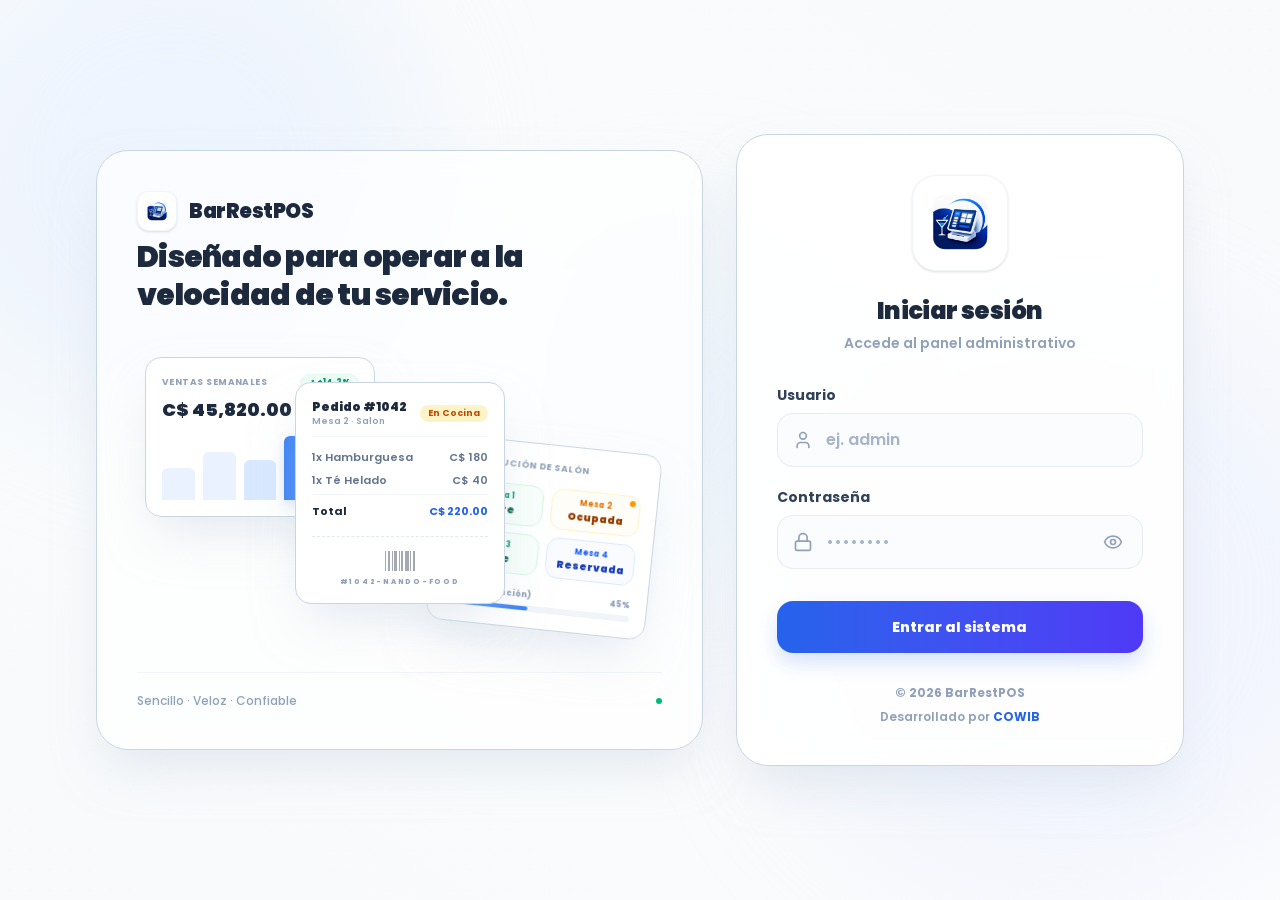
==== commit 9e407d09: "Mejoras" ====
--- a/bin/Debug/net9.0/wwwroot/index.html
+++ b/bin/Debug/net9.0/wwwroot/index.html
@@ -9,8 +9,8 @@
   <link rel="preconnect" href="https://fonts.gstatic.com" crossorigin />
   <link href="https://fonts.googleapis.com/css2?family=Poppins:wght@400;500;600;700&display=swap" rel="stylesheet" />
   <title>BarRestPOS - Sistema de gestion para bar y restaurante</title>
-  <script type="module" crossorigin src="./assets/index-BTS8rLY6.js"></script>
-  <link rel="stylesheet" crossorigin href="./assets/index-CAU2jMd_.css">
+  <script type="module" crossorigin src="./assets/index-kMxiFWT4.js"></script>
+  <link rel="stylesheet" crossorigin href="./assets/index-BtgL9-Ux.css">
 </head>
 
 <body>
--- a/bin/Debug/net9.0/wwwroot/assets/index-BtgL9-Ux.css
+++ b/bin/Debug/net9.0/wwwroot/assets/index-BtgL9-Ux.css
@@ -0,0 +1 @@
+@keyframes react-loading-skeleton{to{transform:translate(100%)}}.react-loading-skeleton{--base-color: #ebebeb;--highlight-color: #f5f5f5;--animation-duration: 1.5s;--animation-direction: normal;--pseudo-element-display: block;background-color:var(--base-color);width:100%;border-radius:.25rem;display:inline-flex;line-height:1;position:relative;-webkit-user-select:none;user-select:none;overflow:hidden}.react-loading-skeleton:after{content:" ";display:var(--pseudo-element-display);position:absolute;top:0;left:0;right:0;height:100%;background-repeat:no-repeat;background-image:var( --custom-highlight-background, linear-gradient( 90deg, var(--base-color) 0%, var(--highlight-color) 50%, var(--base-color) 100% ) );transform:translate(-100%);animation-name:react-loading-skeleton;animation-direction:var(--animation-direction);animation-duration:var(--animation-duration);animation-timing-function:ease-in-out;animation-iteration-count:infinite}@media(prefers-reduced-motion){.react-loading-skeleton{--pseudo-element-display: none}}@layer properties{@supports (((-webkit-hyphens:none)) and (not (margin-trim:inline))) or ((-moz-orient:inline) and (not (color:rgb(from red r g b)))){*,:before,:after,::backdrop{--tw-translate-x:0;--tw-translate-y:0;--tw-translate-z:0;--tw-scale-x:1;--tw-scale-y:1;--tw-scale-z:1;--tw-rotate-x:initial;--tw-rotate-y:initial;--tw-rotate-z:initial;--tw-skew-x:initial;--tw-skew-y:initial;--tw-space-y-reverse:0;--tw-divide-y-reverse:0;--tw-border-style:solid;--tw-gradient-position:initial;--tw-gradient-from:#0000;--tw-gradient-via:#0000;--tw-gradient-to:#0000;--tw-gradient-stops:initial;--tw-gradient-via-stops:initial;--tw-gradient-from-position:0%;--tw-gradient-via-position:50%;--tw-gradient-to-position:100%;--tw-leading:initial;--tw-font-weight:initial;--tw-tracking:initial;--tw-ordinal:initial;--tw-slashed-zero:initial;--tw-numeric-figure:initial;--tw-numeric-spacing:initial;--tw-numeric-fraction:initial;--tw-shadow:0 0 #0000;--tw-shadow-color:initial;--tw-shadow-alpha:100%;--tw-inset-shadow:0 0 #0000;--tw-inset-shadow-color:initial;--tw-inset-shadow-alpha:100%;--tw-ring-color:initial;--tw-ring-shadow:0 0 #0000;--tw-inset-ring-color:initial;--tw-inset-ring-shadow:0 0 #0000;--tw-ring-inset:initial;--tw-ring-offset-width:0px;--tw-ring-offset-color:#fff;--tw-ring-offset-shadow:0 0 #0000;--tw-outline-style:solid;--tw-blur:initial;--tw-brightness:initial;--tw-contrast:initial;--tw-grayscale:initial;--tw-hue-rotate:initial;--tw-invert:initial;--tw-opacity:initial;--tw-saturate:initial;--tw-sepia:initial;--tw-drop-shadow:initial;--tw-drop-shadow-color:initial;--tw-drop-shadow-alpha:100%;--tw-drop-shadow-size:initial;--tw-backdrop-blur:initial;--tw-backdrop-brightness:initial;--tw-backdrop-contrast:initial;--tw-backdrop-grayscale:initial;--tw-backdrop-hue-rotate:initial;--tw-backdrop-invert:initial;--tw-backdrop-opacity:initial;--tw-backdrop-saturate:initial;--tw-backdrop-sepia:initial;--tw-duration:initial;--tw-ease:initial}}}@layer theme{:root,:host{--font-sans:"Poppins", system-ui, sans-serif;--font-mono:ui-monospace, SFMono-Regular, Menlo, Monaco, Consolas, "Liberation Mono", "Courier New", monospace;--color-red-50:oklch(97.1% .013 17.38);--color-red-100:oklch(93.6% .032 17.717);--color-red-200:oklch(88.5% .062 18.334);--color-red-300:oklch(80.8% .114 19.571);--color-red-400:oklch(70.4% .191 22.216);--color-red-500:oklch(63.7% .237 25.331);--color-red-600:oklch(57.7% .245 27.325);--color-red-700:oklch(50.5% .213 27.518);--color-red-800:oklch(44.4% .177 26.899);--color-red-900:oklch(39.6% .141 25.723);--color-red-950:oklch(25.8% .092 26.042);--color-orange-50:oklch(98% .016 73.684);--color-orange-100:oklch(95.4% .038 75.164);--color-orange-200:oklch(90.1% .076 70.697);--color-orange-300:oklch(83.7% .128 66.29);--color-orange-400:oklch(75% .183 55.934);--color-orange-500:oklch(70.5% .213 47.604);--color-orange-600:oklch(64.6% .222 41.116);--color-orange-700:oklch(55.3% .195 38.402);--color-orange-800:oklch(47% .157 37.304);--color-orange-900:oklch(40.8% .123 38.172);--color-amber-50:oklch(98.7% .022 95.277);--color-amber-100:oklch(96.2% .059 95.617);--color-amber-200:oklch(92.4% .12 95.746);--color-amber-300:oklch(87.9% .169 91.605);--color-amber-400:oklch(82.8% .189 84.429);--color-amber-500:oklch(76.9% .188 70.08);--color-amber-600:oklch(66.6% .179 58.318);--color-amber-700:oklch(55.5% .163 48.998);--color-amber-800:oklch(47.3% .137 46.201);--color-amber-900:oklch(41.4% .112 45.904);--color-amber-950:oklch(27.9% .077 45.635);--color-yellow-50:oklch(98.7% .026 102.212);--color-yellow-300:oklch(90.5% .182 98.111);--color-yellow-600:oklch(68.1% .162 75.834);--color-green-100:oklch(96.2% .044 156.743);--color-green-600:oklch(62.7% .194 149.214);--color-emerald-50:oklch(97.9% .021 166.113);--color-emerald-100:oklch(95% .052 163.051);--color-emerald-200:oklch(90.5% .093 164.15);--color-emerald-300:oklch(84.5% .143 164.978);--color-emerald-400:oklch(76.5% .177 163.223);--color-emerald-500:oklch(69.6% .17 162.48);--color-emerald-600:oklch(59.6% .145 163.225);--color-emerald-700:oklch(50.8% .118 165.612);--color-emerald-800:oklch(43.2% .095 166.913);--color-emerald-900:oklch(37.8% .077 168.94);--color-emerald-950:oklch(26.2% .051 172.552);--color-teal-400:oklch(77.7% .152 181.912);--color-teal-500:oklch(70.4% .14 182.503);--color-sky-50:oklch(97.7% .013 236.62);--color-sky-100:oklch(95.1% .026 236.824);--color-sky-200:oklch(90.1% .058 230.902);--color-sky-400:oklch(74.6% .16 232.661);--color-sky-500:oklch(68.5% .169 237.323);--color-sky-600:oklch(58.8% .158 241.966);--color-sky-700:oklch(50% .134 242.749);--color-sky-800:oklch(44.3% .11 240.79);--color-blue-50:oklch(97% .014 254.604);--color-blue-100:oklch(93.2% .032 255.585);--color-blue-200:oklch(88.2% .059 254.128);--color-blue-400:oklch(70.7% .165 254.624);--color-blue-500:oklch(62.3% .214 259.815);--color-blue-600:oklch(54.6% .245 262.881);--color-blue-700:oklch(48.8% .243 264.376);--color-blue-800:oklch(42.4% .199 265.638);--color-blue-900:oklch(37.9% .146 265.522);--color-blue-950:oklch(28.2% .091 267.935);--color-indigo-50:oklch(96.2% .018 272.314);--color-indigo-100:oklch(93% .034 272.788);--color-indigo-300:oklch(78.5% .115 274.713);--color-indigo-400:oklch(67.3% .182 276.935);--color-indigo-500:oklch(58.5% .233 277.117);--color-indigo-600:oklch(51.1% .262 276.966);--color-indigo-700:oklch(45.7% .24 277.023);--color-indigo-800:oklch(39.8% .195 277.366);--color-indigo-900:oklch(35.9% .144 278.697);--color-indigo-950:oklch(25.7% .09 281.288);--color-violet-50:oklch(96.9% .016 293.756);--color-violet-100:oklch(94.3% .029 294.588);--color-violet-200:oklch(89.4% .057 293.283);--color-violet-300:oklch(81.1% .111 293.571);--color-violet-400:oklch(70.2% .183 293.541);--color-violet-500:oklch(60.6% .25 292.717);--color-violet-600:oklch(54.1% .281 293.009);--color-violet-700:oklch(49.1% .27 292.581);--color-violet-800:oklch(43.2% .232 292.759);--color-violet-900:oklch(38% .189 293.745);--color-violet-950:oklch(28.3% .141 291.089);--color-purple-50:oklch(97.7% .014 308.299);--color-purple-100:oklch(94.6% .033 307.174);--color-purple-400:oklch(71.4% .203 305.504);--color-purple-500:oklch(62.7% .265 303.9);--color-purple-600:oklch(55.8% .288 302.321);--color-purple-700:oklch(49.6% .265 301.924);--color-purple-900:oklch(38.1% .176 304.987);--color-fuchsia-400:oklch(74% .238 322.16);--color-fuchsia-500:oklch(66.7% .295 322.15);--color-rose-50:oklch(96.9% .015 12.422);--color-rose-100:oklch(94.1% .03 12.58);--color-rose-200:oklch(89.2% .058 10.001);--color-rose-300:oklch(81% .117 11.638);--color-rose-400:oklch(71.2% .194 13.428);--color-rose-500:oklch(64.5% .246 16.439);--color-rose-600:oklch(58.6% .253 17.585);--color-rose-700:oklch(51.4% .222 16.935);--color-rose-800:oklch(45.5% .188 13.697);--color-rose-900:oklch(41% .159 10.272);--color-rose-950:oklch(27.1% .105 12.094);--color-slate-50:oklch(98.4% .003 247.858);--color-slate-100:oklch(96.8% .007 247.896);--color-slate-200:oklch(92.9% .013 255.508);--color-slate-300:oklch(86.9% .022 252.894);--color-slate-400:oklch(70.4% .04 256.788);--color-slate-500:oklch(55.4% .046 257.417);--color-slate-600:oklch(44.6% .043 257.281);--color-slate-700:oklch(37.2% .044 257.287);--color-slate-800:oklch(27.9% .041 260.031);--color-slate-900:oklch(20.8% .042 265.755);--color-slate-950:oklch(12.9% .042 264.695);--color-black:#000;--color-white:#fff;--spacing:.25rem;--container-xs:20rem;--container-sm:24rem;--container-md:28rem;--container-lg:32rem;--container-xl:36rem;--container-2xl:42rem;--container-3xl:48rem;--container-4xl:56rem;--container-5xl:64rem;--container-6xl:72rem;--container-7xl:80rem;--text-xs:.75rem;--text-xs--line-height:calc(1 / .75);--text-sm:.875rem;--text-sm--line-height:calc(1.25 / .875);--text-base:1rem;--text-base--line-height: 1.5 ;--text-lg:1.125rem;--text-lg--line-height:calc(1.75 / 1.125);--text-xl:1.25rem;--text-xl--line-height:calc(1.75 / 1.25);--text-2xl:1.5rem;--text-2xl--line-height:calc(2 / 1.5);--text-3xl:1.875rem;--text-3xl--line-height: 1.2 ;--font-weight-normal:400;--font-weight-medium:500;--font-weight-semibold:600;--font-weight-bold:700;--font-weight-extrabold:800;--font-weight-black:900;--tracking-tight:-.025em;--tracking-wide:.025em;--tracking-wider:.05em;--tracking-widest:.1em;--leading-tight:1.25;--leading-snug:1.375;--leading-relaxed:1.625;--radius-sm:.25rem;--radius-md:.375rem;--radius-lg:.5rem;--radius-xl:.75rem;--radius-2xl:1rem;--radius-3xl:1.5rem;--drop-shadow-sm:0 1px 2px #00000026;--ease-out:cubic-bezier(0, 0, .2, 1);--ease-in-out:cubic-bezier(.4, 0, .2, 1);--animate-spin:spin 1s linear infinite;--animate-ping:ping 1s cubic-bezier(0, 0, .2, 1) infinite;--animate-pulse:pulse 2s cubic-bezier(.4, 0, .6, 1) infinite;--animate-bounce:bounce 1s infinite;--blur-sm:8px;--blur-md:12px;--blur-xl:24px;--blur-3xl:64px;--default-transition-duration:.15s;--default-transition-timing-function:cubic-bezier(.4, 0, .2, 1);--default-font-family:var(--font-sans);--default-mono-font-family:var(--font-mono);--color-primary-50:#eff6ff;--color-primary-100:#dbeafe;--color-primary-200:#bfdbfe;--color-primary-300:#93c5fd;--color-primary-400:#60a5fa;--color-primary-500:#3b82f6;--color-primary-600:#2563eb;--color-primary-700:#1d4ed8;--color-primary-800:#1e40af;--color-primary-900:#1e3a8a}}@layer base{*,:after,:before,::backdrop{box-sizing:border-box;border:0 solid;margin:0;padding:0}::file-selector-button{box-sizing:border-box;border:0 solid;margin:0;padding:0}html,:host{-webkit-text-size-adjust:100%;tab-size:4;line-height:1.5;font-family:var(--default-font-family,ui-sans-serif, system-ui, sans-serif, "Apple Color Emoji", "Segoe UI Emoji", "Segoe UI Symbol", "Noto Color Emoji");font-feature-settings:var(--default-font-feature-settings,normal);font-variation-settings:var(--default-font-variation-settings,normal);-webkit-tap-highlight-color:transparent}hr{height:0;color:inherit;border-top-width:1px}abbr:where([title]){-webkit-text-decoration:underline dotted;text-decoration:underline dotted}h1,h2,h3,h4,h5,h6{font-size:inherit;font-weight:inherit}a{color:inherit;-webkit-text-decoration:inherit;text-decoration:inherit}b,strong{font-weight:bolder}code,kbd,samp,pre{font-family:var(--default-mono-font-family,ui-monospace, SFMono-Regular, Menlo, Monaco, Consolas, "Liberation Mono", "Courier New", monospace);font-feature-settings:var(--default-mono-font-feature-settings,normal);font-variation-settings:var(--default-mono-font-variation-settings,normal);font-size:1em}small{font-size:80%}sub,sup{vertical-align:baseline;font-size:75%;line-height:0;position:relative}sub{bottom:-.25em}sup{top:-.5em}table{text-indent:0;border-color:inherit;border-collapse:collapse}:-moz-focusring{outline:auto}progress{vertical-align:baseline}summary{display:list-item}ol,ul,menu{list-style:none}img,svg,video,canvas,audio,iframe,embed,object{vertical-align:middle;display:block}img,video{max-width:100%;height:auto}button,input,select,optgroup,textarea{font:inherit;font-feature-settings:inherit;font-variation-settings:inherit;letter-spacing:inherit;color:inherit;opacity:1;background-color:#0000;border-radius:0}::file-selector-button{font:inherit;font-feature-settings:inherit;font-variation-settings:inherit;letter-spacing:inherit;color:inherit;opacity:1;background-color:#0000;border-radius:0}:where(select:is([multiple],[size])) optgroup{font-weight:bolder}:where(select:is([multiple],[size])) optgroup option{padding-inline-start:20px}::file-selector-button{margin-inline-end:4px}::placeholder{opacity:1}@supports (not ((-webkit-appearance:-apple-pay-button))) or (contain-intrinsic-size:1px){::placeholder{color:currentColor}@supports (color:color-mix(in lab,red,red)){::placeholder{color:color-mix(in oklab,currentcolor 50%,transparent)}}}textarea{resize:vertical}::-webkit-search-decoration{-webkit-appearance:none}::-webkit-date-and-time-value{min-height:1lh;text-align:inherit}::-webkit-datetime-edit{display:inline-flex}::-webkit-datetime-edit-fields-wrapper{padding:0}::-webkit-datetime-edit{padding-block:0}::-webkit-datetime-edit-year-field{padding-block:0}::-webkit-datetime-edit-month-field{padding-block:0}::-webkit-datetime-edit-day-field{padding-block:0}::-webkit-datetime-edit-hour-field{padding-block:0}::-webkit-datetime-edit-minute-field{padding-block:0}::-webkit-datetime-edit-second-field{padding-block:0}::-webkit-datetime-edit-millisecond-field{padding-block:0}::-webkit-datetime-edit-meridiem-field{padding-block:0}::-webkit-calendar-picker-indicator{line-height:1}:-moz-ui-invalid{box-shadow:none}button,input:where([type=button],[type=reset],[type=submit]){appearance:button}::file-selector-button{appearance:button}::-webkit-inner-spin-button{height:auto}::-webkit-outer-spin-button{height:auto}[hidden]:where(:not([hidden=until-found])){display:none!important}body{background-color:var(--color-white);color:var(--color-slate-800);-webkit-font-smoothing:antialiased;-moz-osx-font-smoothing:grayscale}html.dark body{background-color:var(--color-slate-900);color:var(--color-slate-100)}}@layer components;@layer utilities{.pointer-events-auto{pointer-events:auto}.pointer-events-none{pointer-events:none}.visible{visibility:visible}.sr-only{clip-path:inset(50%);white-space:nowrap;border-width:0;width:1px;height:1px;margin:-1px;padding:0;position:absolute;overflow:hidden}.absolute{position:absolute}.fixed{position:fixed}.relative{position:relative}.static{position:static}.sticky{position:sticky}.inset-0{inset:calc(var(--spacing) * 0)}.inset-x-3{inset-inline:calc(var(--spacing) * 3)}.inset-y-0{inset-block:calc(var(--spacing) * 0)}.start{inset-inline-start:var(--spacing)}.end{inset-inline-end:var(--spacing)}.-top-1{top:calc(var(--spacing) * -1)}.-top-7{top:calc(var(--spacing) * -7)}.-top-12{top:calc(var(--spacing) * -12)}.-top-20{top:calc(var(--spacing) * -20)}.top-0{top:calc(var(--spacing) * 0)}.top-0\.5{top:calc(var(--spacing) * .5)}.top-1{top:calc(var(--spacing) * 1)}.top-1\.5{top:calc(var(--spacing) * 1.5)}.top-1\/2{top:50%}.top-2{top:calc(var(--spacing) * 2)}.top-3{top:calc(var(--spacing) * 3)}.top-4{top:calc(var(--spacing) * 4)}.top-6{top:calc(var(--spacing) * 6)}.top-7{top:calc(var(--spacing) * 7)}.top-9{top:calc(var(--spacing) * 9)}.top-\[25\%\]{top:25%}.top-full{top:100%}.-right-1{right:calc(var(--spacing) * -1)}.-right-1\.5{right:calc(var(--spacing) * -1.5)}.-right-12{right:calc(var(--spacing) * -12)}.-right-20{right:calc(var(--spacing) * -20)}.right-0{right:calc(var(--spacing) * 0)}.right-0\.5{right:calc(var(--spacing) * .5)}.right-1{right:calc(var(--spacing) * 1)}.right-2{right:calc(var(--spacing) * 2)}.right-3{right:calc(var(--spacing) * 3)}.-bottom-1{bottom:calc(var(--spacing) * -1)}.-bottom-1\.5{bottom:calc(var(--spacing) * -1.5)}.-bottom-12{bottom:calc(var(--spacing) * -12)}.bottom-0{bottom:calc(var(--spacing) * 0)}.bottom-0\.5{bottom:calc(var(--spacing) * .5)}.bottom-1{bottom:calc(var(--spacing) * 1)}.bottom-2{bottom:calc(var(--spacing) * 2)}.bottom-6{bottom:calc(var(--spacing) * 6)}.-left-1{left:calc(var(--spacing) * -1)}.-left-12{left:calc(var(--spacing) * -12)}.-left-20{left:calc(var(--spacing) * -20)}.-left-\[1\.375rem\]{left:-1.375rem}.left-0{left:calc(var(--spacing) * 0)}.left-0\.5{left:calc(var(--spacing) * .5)}.left-1\/2{left:50%}.left-2{left:calc(var(--spacing) * 2)}.left-3{left:calc(var(--spacing) * 3)}.left-4{left:calc(var(--spacing) * 4)}.left-\[40\%\]{left:40%}.-z-10{z-index:-10}.z-10{z-index:10}.z-20{z-index:20}.z-30{z-index:30}.z-40{z-index:40}.z-50{z-index:50}.z-\[60\]{z-index:60}.z-\[100\]{z-index:100}.z-\[200\]{z-index:200}.z-\[201\]{z-index:201}.z-\[250\]{z-index:250}.z-\[350\]{z-index:350}.z-\[400\]{z-index:400}.z-\[9999\]{z-index:9999}.col-span-2{grid-column:span 2/span 2}.float-left{float:left}.m-1{margin:calc(var(--spacing) * 1)}.m-2{margin:calc(var(--spacing) * 2)}.m-3{margin:calc(var(--spacing) * 3)}.m-4{margin:calc(var(--spacing) * 4)}.m-5{margin:calc(var(--spacing) * 5)}.m-auto{margin:auto}.mx-1{margin-inline:calc(var(--spacing) * 1)}.mx-2{margin-inline:calc(var(--spacing) * 2)}.mx-3{margin-inline:calc(var(--spacing) * 3)}.mx-4{margin-inline:calc(var(--spacing) * 4)}.mx-5{margin-inline:calc(var(--spacing) * 5)}.mx-auto{margin-inline:auto}.my-1{margin-block:calc(var(--spacing) * 1)}.my-2{margin-block:calc(var(--spacing) * 2)}.my-3{margin-block:calc(var(--spacing) * 3)}.my-4{margin-block:calc(var(--spacing) * 4)}.my-5{margin-block:calc(var(--spacing) * 5)}.my-6{margin-block:calc(var(--spacing) * 6)}.my-auto{margin-block:auto}.mt-0\.5{margin-top:calc(var(--spacing) * .5)}.mt-1{margin-top:calc(var(--spacing) * 1)}.mt-1\.5{margin-top:calc(var(--spacing) * 1.5)}.mt-2{margin-top:calc(var(--spacing) * 2)}.mt-3{margin-top:calc(var(--spacing) * 3)}.mt-3\.5{margin-top:calc(var(--spacing) * 3.5)}.mt-4{margin-top:calc(var(--spacing) * 4)}.mt-5{margin-top:calc(var(--spacing) * 5)}.mt-6{margin-top:calc(var(--spacing) * 6)}.mt-8{margin-top:calc(var(--spacing) * 8)}.mt-12{margin-top:calc(var(--spacing) * 12)}.mt-auto{margin-top:auto}.mr-1{margin-right:calc(var(--spacing) * 1)}.mr-1\.5{margin-right:calc(var(--spacing) * 1.5)}.mr-2{margin-right:calc(var(--spacing) * 2)}.mr-3{margin-right:calc(var(--spacing) * 3)}.mr-4{margin-right:calc(var(--spacing) * 4)}.mr-5{margin-right:calc(var(--spacing) * 5)}.mb-0{margin-bottom:calc(var(--spacing) * 0)}.mb-1{margin-bottom:calc(var(--spacing) * 1)}.mb-1\.5{margin-bottom:calc(var(--spacing) * 1.5)}.mb-2{margin-bottom:calc(var(--spacing) * 2)}.mb-3{margin-bottom:calc(var(--spacing) * 3)}.mb-4{margin-bottom:calc(var(--spacing) * 4)}.mb-5{margin-bottom:calc(var(--spacing) * 5)}.mb-6{margin-bottom:calc(var(--spacing) * 6)}.mb-8{margin-bottom:calc(var(--spacing) * 8)}.ml-1{margin-left:calc(var(--spacing) * 1)}.ml-1\.5{margin-left:calc(var(--spacing) * 1.5)}.ml-2{margin-left:calc(var(--spacing) * 2)}.ml-3{margin-left:calc(var(--spacing) * 3)}.ml-4{margin-left:calc(var(--spacing) * 4)}.ml-5{margin-left:calc(var(--spacing) * 5)}.ml-auto{margin-left:auto}.box-border{box-sizing:border-box}.line-clamp-2{-webkit-line-clamp:2;-webkit-box-orient:vertical;display:-webkit-box;overflow:hidden}.line-clamp-3{-webkit-line-clamp:3;-webkit-box-orient:vertical;display:-webkit-box;overflow:hidden}.block{display:block}.flex{display:flex}.grid{display:grid}.hidden{display:none}.inline{display:inline}.inline-block{display:inline-block}.inline-flex{display:inline-flex}.table{display:table}.h-1{height:calc(var(--spacing) * 1)}.h-1\.5{height:calc(var(--spacing) * 1.5)}.h-2{height:calc(var(--spacing) * 2)}.h-2\.5{height:calc(var(--spacing) * 2.5)}.h-3{height:calc(var(--spacing) * 3)}.h-3\.5{height:calc(var(--spacing) * 3.5)}.h-4{height:calc(var(--spacing) * 4)}.h-4\.5{height:calc(var(--spacing) * 4.5)}.h-5{height:calc(var(--spacing) * 5)}.h-6{height:calc(var(--spacing) * 6)}.h-7{height:calc(var(--spacing) * 7)}.h-8{height:calc(var(--spacing) * 8)}.h-9{height:calc(var(--spacing) * 9)}.h-10{height:calc(var(--spacing) * 10)}.h-11{height:calc(var(--spacing) * 11)}.h-12{height:calc(var(--spacing) * 12)}.h-14{height:calc(var(--spacing) * 14)}.h-16{height:calc(var(--spacing) * 16)}.h-20{height:calc(var(--spacing) * 20)}.h-24{height:calc(var(--spacing) * 24)}.h-28{height:calc(var(--spacing) * 28)}.h-32{height:calc(var(--spacing) * 32)}.h-36{height:calc(var(--spacing) * 36)}.h-40{height:calc(var(--spacing) * 40)}.h-44{height:calc(var(--spacing) * 44)}.h-64{height:calc(var(--spacing) * 64)}.h-\[4px\]{height:4px}.h-\[14px\]{height:14px}.h-\[15px\]{height:15px}.h-\[320px\]{height:320px}.h-\[350px\]{height:350px}.h-\[500px\]{height:500px}.h-\[600px\]{height:600px}.h-\[calc\(100vh-1\.5rem\)\]{height:calc(100vh - 1.5rem)}.h-full{height:100%}.h-px{height:1px}.h-screen{height:100vh}.max-h-20{max-height:calc(var(--spacing) * 20)}.max-h-48{max-height:calc(var(--spacing) * 48)}.max-h-60{max-height:calc(var(--spacing) * 60)}.max-h-\[55vh\]{max-height:55vh}.max-h-\[60vh\]{max-height:60vh}.max-h-\[92vh\]{max-height:92vh}.max-h-\[95vh\]{max-height:95vh}.max-h-\[420px\]{max-height:420px}.max-h-\[min\(24rem\,70vh\)\]{max-height:min(24rem,70vh)}.max-h-\[min\(24rem\,75dvh\)\]{max-height:min(24rem,75dvh)}.max-h-\[min\(50dvh\,22rem\)\]{max-height:min(50dvh,22rem)}.max-h-\[min\(60vh\,420px\)\]{max-height:min(60vh,420px)}.max-h-\[min\(65dvh\,520px\)\]{max-height:min(65dvh,520px)}.max-h-\[min\(70dvh\,520px\)\]{max-height:min(70dvh,520px)}.max-h-\[min\(72dvh\,78vh\)\]{max-height:min(72dvh,78vh)}.max-h-\[min\(88dvh\,92vh\)\]{max-height:min(88dvh,92vh)}.max-h-\[min\(90dvh\,calc\(100svh-env\(safe-area-inset-top\,0px\)-env\(safe-area-inset-bottom\,0px\)-0\.75rem\)\)\]{max-height:min(90dvh,calc(100svh - env(safe-area-inset-top,0px) - env(safe-area-inset-bottom,0px) - .75rem))}.max-h-full{max-height:100%}.min-h-0{min-height:calc(var(--spacing) * 0)}.min-h-10{min-height:calc(var(--spacing) * 10)}.min-h-11{min-height:calc(var(--spacing) * 11)}.min-h-\[1rem\]{min-height:1rem}.min-h-\[4px\]{min-height:4px}.min-h-\[5\.5rem\]{min-height:5.5rem}.min-h-\[32px\]{min-height:32px}.min-h-\[44px\]{min-height:44px}.min-h-\[48px\]{min-height:48px}.min-h-\[52px\]{min-height:52px}.min-h-\[52vh\]{min-height:52vh}.min-h-\[60vh\]{min-height:60vh}.min-h-\[96px\]{min-height:96px}.min-h-\[170px\]{min-height:170px}.min-h-\[200px\]{min-height:200px}.min-h-\[220px\]{min-height:220px}.min-h-\[300px\]{min-height:300px}.min-h-\[340px\]{min-height:340px}.min-h-\[400px\]{min-height:400px}.min-h-\[calc\(100dvh-1rem\)\]{min-height:calc(100dvh - 1rem)}.min-h-\[min\(42vh\,16rem\)\]{min-height:min(42vh,16rem)}.min-h-screen{min-height:100vh}.w-1\.5{width:calc(var(--spacing) * 1.5)}.w-2{width:calc(var(--spacing) * 2)}.w-2\.5{width:calc(var(--spacing) * 2.5)}.w-3{width:calc(var(--spacing) * 3)}.w-3\.5{width:calc(var(--spacing) * 3.5)}.w-4{width:calc(var(--spacing) * 4)}.w-4\.5{width:calc(var(--spacing) * 4.5)}.w-5{width:calc(var(--spacing) * 5)}.w-6{width:calc(var(--spacing) * 6)}.w-7{width:calc(var(--spacing) * 7)}.w-8{width:calc(var(--spacing) * 8)}.w-9{width:calc(var(--spacing) * 9)}.w-10{width:calc(var(--spacing) * 10)}.w-11{width:calc(var(--spacing) * 11)}.w-12{width:calc(var(--spacing) * 12)}.w-14{width:calc(var(--spacing) * 14)}.w-16{width:calc(var(--spacing) * 16)}.w-20{width:calc(var(--spacing) * 20)}.w-24{width:calc(var(--spacing) * 24)}.w-28{width:calc(var(--spacing) * 28)}.w-32{width:calc(var(--spacing) * 32)}.w-36{width:calc(var(--spacing) * 36)}.w-64{width:calc(var(--spacing) * 64)}.w-80{width:calc(var(--spacing) * 80)}.w-\[1\.5px\]{width:1.5px}.w-\[1px\]{width:1px}.w-\[2\.5px\]{width:2.5px}.w-\[2px\]{width:2px}.w-\[3px\]{width:3px}.w-\[4px\]{width:4px}.w-\[6\.875rem\]{width:6.875rem}.w-\[14px\]{width:14px}.w-\[15px\]{width:15px}.w-\[46px\]{width:46px}.w-\[82\%\]{width:82%}.w-\[92px\]{width:92px}.w-\[112px\]{width:112px}.w-\[210px\]{width:210px}.w-\[220px\]{width:220px}.w-\[230px\]{width:230px}.w-\[350px\]{width:350px}.w-\[500px\]{width:500px}.w-\[600px\]{width:600px}.w-\[min\(19rem\,calc\(100vw-1\.25rem\)\)\]{width:min(19rem,100vw - 1.25rem)}.w-\[min\(22rem\,calc\(100vw-1\.25rem\)\)\]{width:min(22rem,100vw - 1.25rem)}.w-\[min\(28vw\,9rem\)\]{width:min(28vw,9rem)}.w-auto{width:auto}.w-fit{width:fit-content}.w-full{width:100%}.w-max{width:max-content}.w-px{width:1px}.max-w-2xl{max-width:var(--container-2xl)}.max-w-3xl{max-width:var(--container-3xl)}.max-w-4xl{max-width:var(--container-4xl)}.max-w-5xl{max-width:var(--container-5xl)}.max-w-6xl{max-width:var(--container-6xl)}.max-w-7xl{max-width:var(--container-7xl)}.max-w-\[8rem\]{max-width:8rem}.max-w-\[10rem\]{max-width:10rem}.max-w-\[90px\]{max-width:90px}.max-w-\[100px\]{max-width:100px}.max-w-\[140px\]{max-width:140px}.max-w-\[150px\]{max-width:150px}.max-w-\[200px\]{max-width:200px}.max-w-\[220px\]{max-width:220px}.max-w-\[280px\]{max-width:280px}.max-w-\[320px\]{max-width:320px}.max-w-\[380px\]{max-width:380px}.max-w-\[420px\]{max-width:420px}.max-w-\[min\(440px\,calc\(100vw-1\.5rem\)\)\]{max-width:min(440px,100vw - 1.5rem)}.max-w-full{max-width:100%}.max-w-lg{max-width:var(--container-lg)}.max-w-md{max-width:var(--container-md)}.max-w-sm{max-width:var(--container-sm)}.max-w-xl{max-width:var(--container-xl)}.max-w-xs{max-width:var(--container-xs)}.min-w-0{min-width:calc(var(--spacing) * 0)}.min-w-5{min-width:calc(var(--spacing) * 5)}.min-w-\[4px\]{min-width:4px}.min-w-\[4rem\]{min-width:4rem}.min-w-\[6rem\]{min-width:6rem}.min-w-\[48px\]{min-width:48px}.min-w-\[160px\]{min-width:160px}.min-w-\[400px\]{min-width:400px}.min-w-\[640px\]{min-width:640px}.min-w-\[720px\]{min-width:720px}.min-w-\[760px\]{min-width:760px}.min-w-\[820px\]{min-width:820px}.min-w-\[900px\]{min-width:900px}.min-w-\[920px\]{min-width:920px}.min-w-\[980px\]{min-width:980px}.min-w-full{min-width:100%}.flex-1{flex:1}.flex-shrink-0,.shrink-0{flex-shrink:0}.border-collapse{border-collapse:collapse}.origin-top-left{transform-origin:0 0}.-translate-x-1\/2{--tw-translate-x: -50% ;translate:var(--tw-translate-x) var(--tw-translate-y)}.-translate-x-\[120\%\]{--tw-translate-x: -120% ;translate:var(--tw-translate-x) var(--tw-translate-y)}.-translate-x-full{--tw-translate-x:-100%;translate:var(--tw-translate-x) var(--tw-translate-y)}.translate-x-0{--tw-translate-x:calc(var(--spacing) * 0);translate:var(--tw-translate-x) var(--tw-translate-y)}.translate-x-1{--tw-translate-x:calc(var(--spacing) * 1);translate:var(--tw-translate-x) var(--tw-translate-y)}.translate-x-6{--tw-translate-x:calc(var(--spacing) * 6);translate:var(--tw-translate-x) var(--tw-translate-y)}.-translate-y-1\/2{--tw-translate-y: -50% ;translate:var(--tw-translate-x) var(--tw-translate-y)}.scale-95{--tw-scale-x:95%;--tw-scale-y:95%;--tw-scale-z:95%;scale:var(--tw-scale-x) var(--tw-scale-y)}.-rotate-90{rotate:-90deg}.rotate-6{rotate:6deg}.transform{transform:var(--tw-rotate-x,) var(--tw-rotate-y,) var(--tw-rotate-z,) var(--tw-skew-x,) var(--tw-skew-y,)}.animate-bounce{animation:var(--animate-bounce)}.animate-ping{animation:var(--animate-ping)}.animate-pulse{animation:var(--animate-pulse)}.animate-spin{animation:var(--animate-spin)}.cursor-default{cursor:default}.cursor-grab{cursor:grab}.cursor-not-allowed{cursor:not-allowed}.cursor-nwse-resize{cursor:nwse-resize}.cursor-pointer{cursor:pointer}.touch-manipulation{touch-action:manipulation}.resize{resize:both}.resize-none{resize:none}.auto-rows-min{grid-auto-rows:min-content}.grid-cols-1{grid-template-columns:repeat(1,minmax(0,1fr))}.grid-cols-2{grid-template-columns:repeat(2,minmax(0,1fr))}.flex-col{flex-direction:column}.flex-col-reverse{flex-direction:column-reverse}.flex-row{flex-direction:row}.flex-wrap{flex-wrap:wrap}.content-start{align-content:flex-start}.items-center{align-items:center}.items-end{align-items:flex-end}.items-start{align-items:flex-start}.items-stretch{align-items:stretch}.justify-around{justify-content:space-around}.justify-between{justify-content:space-between}.justify-center{justify-content:center}.justify-end{justify-content:flex-end}.justify-start{justify-content:flex-start}.gap-0\.5{gap:calc(var(--spacing) * .5)}.gap-1{gap:calc(var(--spacing) * 1)}.gap-1\.5{gap:calc(var(--spacing) * 1.5)}.gap-2{gap:calc(var(--spacing) * 2)}.gap-2\.5{gap:calc(var(--spacing) * 2.5)}.gap-3{gap:calc(var(--spacing) * 3)}.gap-3\.5{gap:calc(var(--spacing) * 3.5)}.gap-4{gap:calc(var(--spacing) * 4)}.gap-5{gap:calc(var(--spacing) * 5)}.gap-6{gap:calc(var(--spacing) * 6)}.gap-8{gap:calc(var(--spacing) * 8)}.gap-\[1\.5px\]{gap:1.5px}:where(.space-y-0>:not(:last-child)){--tw-space-y-reverse:0;margin-block-start:calc(calc(var(--spacing) * 0) * var(--tw-space-y-reverse));margin-block-end:calc(calc(var(--spacing) * 0) * calc(1 - var(--tw-space-y-reverse)))}:where(.space-y-0\.5>:not(:last-child)){--tw-space-y-reverse:0;margin-block-start:calc(calc(var(--spacing) * .5) * var(--tw-space-y-reverse));margin-block-end:calc(calc(var(--spacing) * .5) * calc(1 - var(--tw-space-y-reverse)))}:where(.space-y-1>:not(:last-child)){--tw-space-y-reverse:0;margin-block-start:calc(calc(var(--spacing) * 1) * var(--tw-space-y-reverse));margin-block-end:calc(calc(var(--spacing) * 1) * calc(1 - var(--tw-space-y-reverse)))}:where(.space-y-1\.5>:not(:last-child)){--tw-space-y-reverse:0;margin-block-start:calc(calc(var(--spacing) * 1.5) * var(--tw-space-y-reverse));margin-block-end:calc(calc(var(--spacing) * 1.5) * calc(1 - var(--tw-space-y-reverse)))}:where(.space-y-2>:not(:last-child)){--tw-space-y-reverse:0;margin-block-start:calc(calc(var(--spacing) * 2) * var(--tw-space-y-reverse));margin-block-end:calc(calc(var(--spacing) * 2) * calc(1 - var(--tw-space-y-reverse)))}:where(.space-y-3>:not(:last-child)){--tw-space-y-reverse:0;margin-block-start:calc(calc(var(--spacing) * 3) * var(--tw-space-y-reverse));margin-block-end:calc(calc(var(--spacing) * 3) * calc(1 - var(--tw-space-y-reverse)))}:where(.space-y-3\.5>:not(:last-child)){--tw-space-y-reverse:0;margin-block-start:calc(calc(var(--spacing) * 3.5) * var(--tw-space-y-reverse));margin-block-end:calc(calc(var(--spacing) * 3.5) * calc(1 - var(--tw-space-y-reverse)))}:where(.space-y-4>:not(:last-child)){--tw-space-y-reverse:0;margin-block-start:calc(calc(var(--spacing) * 4) * var(--tw-space-y-reverse));margin-block-end:calc(calc(var(--spacing) * 4) * calc(1 - var(--tw-space-y-reverse)))}:where(.space-y-5>:not(:last-child)){--tw-space-y-reverse:0;margin-block-start:calc(calc(var(--spacing) * 5) * var(--tw-space-y-reverse));margin-block-end:calc(calc(var(--spacing) * 5) * calc(1 - var(--tw-space-y-reverse)))}:where(.space-y-6>:not(:last-child)){--tw-space-y-reverse:0;margin-block-start:calc(calc(var(--spacing) * 6) * var(--tw-space-y-reverse));margin-block-end:calc(calc(var(--spacing) * 6) * calc(1 - var(--tw-space-y-reverse)))}:where(.space-y-8>:not(:last-child)){--tw-space-y-reverse:0;margin-block-start:calc(calc(var(--spacing) * 8) * var(--tw-space-y-reverse));margin-block-end:calc(calc(var(--spacing) * 8) * calc(1 - var(--tw-space-y-reverse)))}.gap-x-4{column-gap:calc(var(--spacing) * 4)}.gap-y-1{row-gap:calc(var(--spacing) * 1)}.gap-y-1\.5{row-gap:calc(var(--spacing) * 1.5)}:where(.divide-y>:not(:last-child)){--tw-divide-y-reverse:0;border-bottom-style:var(--tw-border-style);border-top-style:var(--tw-border-style);border-top-width:calc(1px * var(--tw-divide-y-reverse));border-bottom-width:calc(1px * calc(1 - var(--tw-divide-y-reverse)))}:where(.divide-slate-100>:not(:last-child)){border-color:var(--color-slate-100)}:where(.divide-slate-100\/60>:not(:last-child)){border-color:#f1f5f999}@supports (color:color-mix(in lab,red,red)){:where(.divide-slate-100\/60>:not(:last-child)){border-color:color-mix(in oklab,var(--color-slate-100) 60%,transparent)}}:where(.divide-slate-200>:not(:last-child)){border-color:var(--color-slate-200)}.self-start{align-self:flex-start}.truncate{text-overflow:ellipsis;white-space:nowrap;overflow:hidden}.overflow-auto{overflow:auto}.overflow-hidden{overflow:hidden}.overflow-visible{overflow:visible}.overflow-x-auto{overflow-x:auto}.overflow-x-hidden{overflow-x:hidden}.overflow-y-auto{overflow-y:auto}.overscroll-contain{overscroll-behavior:contain}.overscroll-y-contain{overscroll-behavior-y:contain}.rounded{border-radius:.25rem}.rounded-2xl{border-radius:var(--radius-2xl)}.rounded-3xl{border-radius:var(--radius-3xl)}.rounded-\[14px\]{border-radius:14px}.rounded-\[24px\]{border-radius:24px}.rounded-\[28px\]{border-radius:28px}.rounded-\[32px\]{border-radius:32px}.rounded-full{border-radius:3.40282e38px}.rounded-lg{border-radius:var(--radius-lg)}.rounded-md{border-radius:var(--radius-md)}.rounded-none{border-radius:0}.rounded-sm{border-radius:var(--radius-sm)}.rounded-xl{border-radius:var(--radius-xl)}.rounded-t{border-top-left-radius:.25rem;border-top-right-radius:.25rem}.rounded-t-2xl{border-top-left-radius:var(--radius-2xl);border-top-right-radius:var(--radius-2xl)}.rounded-t-md{border-top-left-radius:var(--radius-md);border-top-right-radius:var(--radius-md)}.border{border-style:var(--tw-border-style);border-width:1px}.border-0{border-style:var(--tw-border-style);border-width:0}.border-2{border-style:var(--tw-border-style);border-width:2px}.border-4{border-style:var(--tw-border-style);border-width:4px}.border-y{border-block-style:var(--tw-border-style);border-block-width:1px}.border-t{border-top-style:var(--tw-border-style);border-top-width:1px}.border-t-\[5px\]{border-top-style:var(--tw-border-style);border-top-width:5px}.border-r{border-right-style:var(--tw-border-style);border-right-width:1px}.border-b{border-bottom-style:var(--tw-border-style);border-bottom-width:1px}.border-l-2{border-left-style:var(--tw-border-style);border-left-width:2px}.border-l-4{border-left-style:var(--tw-border-style);border-left-width:4px}.border-dashed{--tw-border-style:dashed;border-style:dashed}.border-amber-100{border-color:var(--color-amber-100)}.border-amber-200{border-color:var(--color-amber-200)}.border-amber-200\/60{border-color:#fee68599}@supports (color:color-mix(in lab,red,red)){.border-amber-200\/60{border-color:color-mix(in oklab,var(--color-amber-200) 60%,transparent)}}.border-amber-200\/80{border-color:#fee685cc}@supports (color:color-mix(in lab,red,red)){.border-amber-200\/80{border-color:color-mix(in oklab,var(--color-amber-200) 80%,transparent)}}.border-amber-300\/40{border-color:#ffd23666}@supports (color:color-mix(in lab,red,red)){.border-amber-300\/40{border-color:color-mix(in oklab,var(--color-amber-300) 40%,transparent)}}.border-amber-400{border-color:var(--color-amber-400)}.border-amber-400\/80{border-color:#fcbb00cc}@supports (color:color-mix(in lab,red,red)){.border-amber-400\/80{border-color:color-mix(in oklab,var(--color-amber-400) 80%,transparent)}}.border-blue-100{border-color:var(--color-blue-100)}.border-blue-100\/50{border-color:#dbeafe80}@supports (color:color-mix(in lab,red,red)){.border-blue-100\/50{border-color:color-mix(in oklab,var(--color-blue-100) 50%,transparent)}}.border-blue-200{border-color:var(--color-blue-200)}.border-emerald-100{border-color:var(--color-emerald-100)}.border-emerald-100\/30{border-color:#d0fae54d}@supports (color:color-mix(in lab,red,red)){.border-emerald-100\/30{border-color:color-mix(in oklab,var(--color-emerald-100) 30%,transparent)}}.border-emerald-100\/50{border-color:#d0fae580}@supports (color:color-mix(in lab,red,red)){.border-emerald-100\/50{border-color:color-mix(in oklab,var(--color-emerald-100) 50%,transparent)}}.border-emerald-100\/60{border-color:#d0fae599}@supports (color:color-mix(in lab,red,red)){.border-emerald-100\/60{border-color:color-mix(in oklab,var(--color-emerald-100) 60%,transparent)}}.border-emerald-200{border-color:var(--color-emerald-200)}.border-emerald-400\/80{border-color:#00d294cc}@supports (color:color-mix(in lab,red,red)){.border-emerald-400\/80{border-color:color-mix(in oklab,var(--color-emerald-400) 80%,transparent)}}.border-emerald-500{border-color:var(--color-emerald-500)}.border-indigo-100{border-color:var(--color-indigo-100)}.border-indigo-100\/40{border-color:#e0e7ff66}@supports (color:color-mix(in lab,red,red)){.border-indigo-100\/40{border-color:color-mix(in oklab,var(--color-indigo-100) 40%,transparent)}}.border-indigo-100\/60{border-color:#e0e7ff99}@supports (color:color-mix(in lab,red,red)){.border-indigo-100\/60{border-color:color-mix(in oklab,var(--color-indigo-100) 60%,transparent)}}.border-indigo-500{border-color:var(--color-indigo-500)}.border-orange-300{border-color:var(--color-orange-300)}.border-orange-300\/40{border-color:#ffb96d66}@supports (color:color-mix(in lab,red,red)){.border-orange-300\/40{border-color:color-mix(in oklab,var(--color-orange-300) 40%,transparent)}}.border-primary-200{border-color:var(--color-primary-200)}.border-primary-200\/80{border-color:#bfdbfecc}@supports (color:color-mix(in lab,red,red)){.border-primary-200\/80{border-color:color-mix(in oklab,var(--color-primary-200) 80%,transparent)}}.border-primary-400\/80{border-color:#60a5facc}@supports (color:color-mix(in lab,red,red)){.border-primary-400\/80{border-color:color-mix(in oklab,var(--color-primary-400) 80%,transparent)}}.border-purple-500{border-color:var(--color-purple-500)}.border-red-100{border-color:var(--color-red-100)}.border-red-200{border-color:var(--color-red-200)}.border-red-400\/80{border-color:#ff6568cc}@supports (color:color-mix(in lab,red,red)){.border-red-400\/80{border-color:color-mix(in oklab,var(--color-red-400) 80%,transparent)}}.border-red-500{border-color:var(--color-red-500)}.border-red-600{border-color:var(--color-red-600)}.border-rose-100{border-color:var(--color-rose-100)}.border-rose-100\/60{border-color:#ffe4e699}@supports (color:color-mix(in lab,red,red)){.border-rose-100\/60{border-color:color-mix(in oklab,var(--color-rose-100) 60%,transparent)}}.border-rose-200{border-color:var(--color-rose-200)}.border-rose-300{border-color:var(--color-rose-300)}.border-rose-400{border-color:var(--color-rose-400)}.border-sky-100{border-color:var(--color-sky-100)}.border-slate-50{border-color:var(--color-slate-50)}.border-slate-100{border-color:var(--color-slate-100)}.border-slate-100\/50{border-color:#f1f5f980}@supports (color:color-mix(in lab,red,red)){.border-slate-100\/50{border-color:color-mix(in oklab,var(--color-slate-100) 50%,transparent)}}.border-slate-100\/80{border-color:#f1f5f9cc}@supports (color:color-mix(in lab,red,red)){.border-slate-100\/80{border-color:color-mix(in oklab,var(--color-slate-100) 80%,transparent)}}.border-slate-200{border-color:var(--color-slate-200)}.border-slate-200\/10{border-color:#e2e8f01a}@supports (color:color-mix(in lab,red,red)){.border-slate-200\/10{border-color:color-mix(in oklab,var(--color-slate-200) 10%,transparent)}}.border-slate-200\/20{border-color:#e2e8f033}@supports (color:color-mix(in lab,red,red)){.border-slate-200\/20{border-color:color-mix(in oklab,var(--color-slate-200) 20%,transparent)}}.border-slate-200\/25{border-color:#e2e8f040}@supports (color:color-mix(in lab,red,red)){.border-slate-200\/25{border-color:color-mix(in oklab,var(--color-slate-200) 25%,transparent)}}.border-slate-200\/40{border-color:#e2e8f066}@supports (color:color-mix(in lab,red,red)){.border-slate-200\/40{border-color:color-mix(in oklab,var(--color-slate-200) 40%,transparent)}}.border-slate-200\/50{border-color:#e2e8f080}@supports (color:color-mix(in lab,red,red)){.border-slate-200\/50{border-color:color-mix(in oklab,var(--color-slate-200) 50%,transparent)}}.border-slate-200\/60{border-color:#e2e8f099}@supports (color:color-mix(in lab,red,red)){.border-slate-200\/60{border-color:color-mix(in oklab,var(--color-slate-200) 60%,transparent)}}.border-slate-200\/80{border-color:#e2e8f0cc}@supports (color:color-mix(in lab,red,red)){.border-slate-200\/80{border-color:color-mix(in oklab,var(--color-slate-200) 80%,transparent)}}.border-slate-200\/85{border-color:#e2e8f0d9}@supports (color:color-mix(in lab,red,red)){.border-slate-200\/85{border-color:color-mix(in oklab,var(--color-slate-200) 85%,transparent)}}.border-slate-200\/90{border-color:#e2e8f0e6}@supports (color:color-mix(in lab,red,red)){.border-slate-200\/90{border-color:color-mix(in oklab,var(--color-slate-200) 90%,transparent)}}.border-slate-300{border-color:var(--color-slate-300)}.border-slate-900{border-color:var(--color-slate-900)}.border-transparent{border-color:#0000}.border-violet-100{border-color:var(--color-violet-100)}.border-violet-100\/60{border-color:#ede9fe99}@supports (color:color-mix(in lab,red,red)){.border-violet-100\/60{border-color:color-mix(in oklab,var(--color-violet-100) 60%,transparent)}}.border-violet-200{border-color:var(--color-violet-200)}.border-violet-300{border-color:var(--color-violet-300)}.border-violet-600{border-color:var(--color-violet-600)}.border-violet-800{border-color:var(--color-violet-800)}.border-white{border-color:var(--color-white)}.border-white\/20{border-color:#fff3}@supports (color:color-mix(in lab,red,red)){.border-white\/20{border-color:color-mix(in oklab,var(--color-white) 20%,transparent)}}.border-white\/30{border-color:#ffffff4d}@supports (color:color-mix(in lab,red,red)){.border-white\/30{border-color:color-mix(in oklab,var(--color-white) 30%,transparent)}}.border-white\/40{border-color:#fff6}@supports (color:color-mix(in lab,red,red)){.border-white\/40{border-color:color-mix(in oklab,var(--color-white) 40%,transparent)}}.border-t-amber-400{border-top-color:var(--color-amber-400)}.border-t-blue-500{border-top-color:var(--color-blue-500)}.border-t-emerald-500{border-top-color:var(--color-emerald-500)}.border-t-primary-500{border-top-color:var(--color-primary-500)}.border-t-primary-600{border-top-color:var(--color-primary-600)}.border-t-white{border-top-color:var(--color-white)}.border-l-primary-300{border-left-color:var(--color-primary-300)}.bg-amber-50{background-color:var(--color-amber-50)}.bg-amber-50\/40{background-color:#fffbeb66}@supports (color:color-mix(in lab,red,red)){.bg-amber-50\/40{background-color:color-mix(in oklab,var(--color-amber-50) 40%,transparent)}}.bg-amber-50\/50{background-color:#fffbeb80}@supports (color:color-mix(in lab,red,red)){.bg-amber-50\/50{background-color:color-mix(in oklab,var(--color-amber-50) 50%,transparent)}}.bg-amber-50\/80{background-color:#fffbebcc}@supports (color:color-mix(in lab,red,red)){.bg-amber-50\/80{background-color:color-mix(in oklab,var(--color-amber-50) 80%,transparent)}}.bg-amber-100{background-color:var(--color-amber-100)}.bg-amber-200\/70{background-color:#fee685b3}@supports (color:color-mix(in lab,red,red)){.bg-amber-200\/70{background-color:color-mix(in oklab,var(--color-amber-200) 70%,transparent)}}.bg-amber-400{background-color:var(--color-amber-400)}.bg-amber-500{background-color:var(--color-amber-500)}.bg-blue-50{background-color:var(--color-blue-50)}.bg-blue-50\/40{background-color:#eff6ff66}@supports (color:color-mix(in lab,red,red)){.bg-blue-50\/40{background-color:color-mix(in oklab,var(--color-blue-50) 40%,transparent)}}.bg-blue-50\/80{background-color:#eff6ffcc}@supports (color:color-mix(in lab,red,red)){.bg-blue-50\/80{background-color:color-mix(in oklab,var(--color-blue-50) 80%,transparent)}}.bg-blue-100{background-color:var(--color-blue-100)}.bg-blue-100\/40{background-color:#dbeafe66}@supports (color:color-mix(in lab,red,red)){.bg-blue-100\/40{background-color:color-mix(in oklab,var(--color-blue-100) 40%,transparent)}}.bg-blue-100\/60{background-color:#dbeafe99}@supports (color:color-mix(in lab,red,red)){.bg-blue-100\/60{background-color:color-mix(in oklab,var(--color-blue-100) 60%,transparent)}}.bg-blue-200\/60{background-color:#bedbff99}@supports (color:color-mix(in lab,red,red)){.bg-blue-200\/60{background-color:color-mix(in oklab,var(--color-blue-200) 60%,transparent)}}.bg-blue-400\/20{background-color:#54a2ff33}@supports (color:color-mix(in lab,red,red)){.bg-blue-400\/20{background-color:color-mix(in oklab,var(--color-blue-400) 20%,transparent)}}.bg-blue-500{background-color:var(--color-blue-500)}.bg-blue-600{background-color:var(--color-blue-600)}.bg-emerald-50{background-color:var(--color-emerald-50)}.bg-emerald-50\/40{background-color:#ecfdf566}@supports (color:color-mix(in lab,red,red)){.bg-emerald-50\/40{background-color:color-mix(in oklab,var(--color-emerald-50) 40%,transparent)}}.bg-emerald-50\/50{background-color:#ecfdf580}@supports (color:color-mix(in lab,red,red)){.bg-emerald-50\/50{background-color:color-mix(in oklab,var(--color-emerald-50) 50%,transparent)}}.bg-emerald-50\/60{background-color:#ecfdf599}@supports (color:color-mix(in lab,red,red)){.bg-emerald-50\/60{background-color:color-mix(in oklab,var(--color-emerald-50) 60%,transparent)}}.bg-emerald-50\/70{background-color:#ecfdf5b3}@supports (color:color-mix(in lab,red,red)){.bg-emerald-50\/70{background-color:color-mix(in oklab,var(--color-emerald-50) 70%,transparent)}}.bg-emerald-100{background-color:var(--color-emerald-100)}.bg-emerald-400{background-color:var(--color-emerald-400)}.bg-emerald-500{background-color:var(--color-emerald-500)}.bg-emerald-600{background-color:var(--color-emerald-600)}.bg-emerald-600\/10{background-color:#0097671a}@supports (color:color-mix(in lab,red,red)){.bg-emerald-600\/10{background-color:color-mix(in oklab,var(--color-emerald-600) 10%,transparent)}}.bg-green-100{background-color:var(--color-green-100)}.bg-indigo-50{background-color:var(--color-indigo-50)}.bg-indigo-50\/40{background-color:#eef2ff66}@supports (color:color-mix(in lab,red,red)){.bg-indigo-50\/40{background-color:color-mix(in oklab,var(--color-indigo-50) 40%,transparent)}}.bg-indigo-50\/80{background-color:#eef2ffcc}@supports (color:color-mix(in lab,red,red)){.bg-indigo-50\/80{background-color:color-mix(in oklab,var(--color-indigo-50) 80%,transparent)}}.bg-indigo-100\/30{background-color:#e0e7ff4d}@supports (color:color-mix(in lab,red,red)){.bg-indigo-100\/30{background-color:color-mix(in oklab,var(--color-indigo-100) 30%,transparent)}}.bg-indigo-400\/20{background-color:#7d87ff33}@supports (color:color-mix(in lab,red,red)){.bg-indigo-400\/20{background-color:color-mix(in oklab,var(--color-indigo-400) 20%,transparent)}}.bg-indigo-500{background-color:var(--color-indigo-500)}.bg-indigo-500\/5{background-color:#625fff0d}@supports (color:color-mix(in lab,red,red)){.bg-indigo-500\/5{background-color:color-mix(in oklab,var(--color-indigo-500) 5%,transparent)}}.bg-indigo-600{background-color:var(--color-indigo-600)}.bg-orange-50{background-color:var(--color-orange-50)}.bg-orange-100{background-color:var(--color-orange-100)}.bg-orange-500{background-color:var(--color-orange-500)}.bg-orange-600{background-color:var(--color-orange-600)}.bg-primary-50{background-color:var(--color-primary-50)}.bg-primary-100{background-color:var(--color-primary-100)}.bg-primary-400{background-color:var(--color-primary-400)}.bg-primary-500{background-color:var(--color-primary-500)}.bg-primary-600{background-color:var(--color-primary-600)}.bg-purple-50{background-color:var(--color-purple-50)}.bg-purple-100{background-color:var(--color-purple-100)}.bg-red-50{background-color:var(--color-red-50)}.bg-red-50\/50{background-color:#fef2f280}@supports (color:color-mix(in lab,red,red)){.bg-red-50\/50{background-color:color-mix(in oklab,var(--color-red-50) 50%,transparent)}}.bg-red-50\/80{background-color:#fef2f2cc}@supports (color:color-mix(in lab,red,red)){.bg-red-50\/80{background-color:color-mix(in oklab,var(--color-red-50) 80%,transparent)}}.bg-red-100{background-color:var(--color-red-100)}.bg-red-400{background-color:var(--color-red-400)}.bg-red-500{background-color:var(--color-red-500)}.bg-red-600{background-color:var(--color-red-600)}.bg-rose-50{background-color:var(--color-rose-50)}.bg-rose-50\/50{background-color:#fff1f280}@supports (color:color-mix(in lab,red,red)){.bg-rose-50\/50{background-color:color-mix(in oklab,var(--color-rose-50) 50%,transparent)}}.bg-rose-50\/60{background-color:#fff1f299}@supports (color:color-mix(in lab,red,red)){.bg-rose-50\/60{background-color:color-mix(in oklab,var(--color-rose-50) 60%,transparent)}}.bg-rose-50\/85{background-color:#fff1f2d9}@supports (color:color-mix(in lab,red,red)){.bg-rose-50\/85{background-color:color-mix(in oklab,var(--color-rose-50) 85%,transparent)}}.bg-rose-50\/95{background-color:#fff1f2f2}@supports (color:color-mix(in lab,red,red)){.bg-rose-50\/95{background-color:color-mix(in oklab,var(--color-rose-50) 95%,transparent)}}.bg-rose-100{background-color:var(--color-rose-100)}.bg-rose-100\/60{background-color:#ffe4e699}@supports (color:color-mix(in lab,red,red)){.bg-rose-100\/60{background-color:color-mix(in oklab,var(--color-rose-100) 60%,transparent)}}.bg-rose-100\/90{background-color:#ffe4e6e6}@supports (color:color-mix(in lab,red,red)){.bg-rose-100\/90{background-color:color-mix(in oklab,var(--color-rose-100) 90%,transparent)}}.bg-rose-400{background-color:var(--color-rose-400)}.bg-rose-500{background-color:var(--color-rose-500)}.bg-rose-600{background-color:var(--color-rose-600)}.bg-sky-50{background-color:var(--color-sky-50)}.bg-sky-50\/50{background-color:#f0f9ff80}@supports (color:color-mix(in lab,red,red)){.bg-sky-50\/50{background-color:color-mix(in oklab,var(--color-sky-50) 50%,transparent)}}.bg-sky-100{background-color:var(--color-sky-100)}.bg-sky-100\/30{background-color:#dff2fe4d}@supports (color:color-mix(in lab,red,red)){.bg-sky-100\/30{background-color:color-mix(in oklab,var(--color-sky-100) 30%,transparent)}}.bg-sky-500{background-color:var(--color-sky-500)}.bg-slate-50{background-color:var(--color-slate-50)}.bg-slate-50\/40{background-color:#f8fafc66}@supports (color:color-mix(in lab,red,red)){.bg-slate-50\/40{background-color:color-mix(in oklab,var(--color-slate-50) 40%,transparent)}}.bg-slate-50\/50{background-color:#f8fafc80}@supports (color:color-mix(in lab,red,red)){.bg-slate-50\/50{background-color:color-mix(in oklab,var(--color-slate-50) 50%,transparent)}}.bg-slate-50\/60{background-color:#f8fafc99}@supports (color:color-mix(in lab,red,red)){.bg-slate-50\/60{background-color:color-mix(in oklab,var(--color-slate-50) 60%,transparent)}}.bg-slate-50\/80{background-color:#f8fafccc}@supports (color:color-mix(in lab,red,red)){.bg-slate-50\/80{background-color:color-mix(in oklab,var(--color-slate-50) 80%,transparent)}}.bg-slate-50\/90{background-color:#f8fafce6}@supports (color:color-mix(in lab,red,red)){.bg-slate-50\/90{background-color:color-mix(in oklab,var(--color-slate-50) 90%,transparent)}}.bg-slate-100{background-color:var(--color-slate-100)}.bg-slate-100\/80{background-color:#f1f5f9cc}@supports (color:color-mix(in lab,red,red)){.bg-slate-100\/80{background-color:color-mix(in oklab,var(--color-slate-100) 80%,transparent)}}.bg-slate-200{background-color:var(--color-slate-200)}.bg-slate-200\/70{background-color:#e2e8f0b3}@supports (color:color-mix(in lab,red,red)){.bg-slate-200\/70{background-color:color-mix(in oklab,var(--color-slate-200) 70%,transparent)}}.bg-slate-200\/80{background-color:#e2e8f0cc}@supports (color:color-mix(in lab,red,red)){.bg-slate-200\/80{background-color:color-mix(in oklab,var(--color-slate-200) 80%,transparent)}}.bg-slate-300{background-color:var(--color-slate-300)}.bg-slate-400{background-color:var(--color-slate-400)}.bg-slate-600{background-color:var(--color-slate-600)}.bg-slate-700{background-color:var(--color-slate-700)}.bg-slate-800{background-color:var(--color-slate-800)}.bg-slate-900{background-color:var(--color-slate-900)}.bg-slate-900\/20{background-color:#0f172b33}@supports (color:color-mix(in lab,red,red)){.bg-slate-900\/20{background-color:color-mix(in oklab,var(--color-slate-900) 20%,transparent)}}.bg-slate-900\/35{background-color:#0f172b59}@supports (color:color-mix(in lab,red,red)){.bg-slate-900\/35{background-color:color-mix(in oklab,var(--color-slate-900) 35%,transparent)}}.bg-slate-900\/45{background-color:#0f172b73}@supports (color:color-mix(in lab,red,red)){.bg-slate-900\/45{background-color:color-mix(in oklab,var(--color-slate-900) 45%,transparent)}}.bg-slate-900\/50{background-color:#0f172b80}@supports (color:color-mix(in lab,red,red)){.bg-slate-900\/50{background-color:color-mix(in oklab,var(--color-slate-900) 50%,transparent)}}.bg-slate-900\/60{background-color:#0f172b99}@supports (color:color-mix(in lab,red,red)){.bg-slate-900\/60{background-color:color-mix(in oklab,var(--color-slate-900) 60%,transparent)}}.bg-slate-950\/\[0\.02\]{background-color:#02061805}@supports (color:color-mix(in lab,red,red)){.bg-slate-950\/\[0\.02\]{background-color:color-mix(in oklab,var(--color-slate-950) 2%,transparent)}}.bg-slate-950\/\[0\.03\]{background-color:#02061808}@supports (color:color-mix(in lab,red,red)){.bg-slate-950\/\[0\.03\]{background-color:color-mix(in oklab,var(--color-slate-950) 3%,transparent)}}.bg-transparent{background-color:#0000}.bg-violet-50{background-color:var(--color-violet-50)}.bg-violet-50\/85{background-color:#f5f3ffd9}@supports (color:color-mix(in lab,red,red)){.bg-violet-50\/85{background-color:color-mix(in oklab,var(--color-violet-50) 85%,transparent)}}.bg-violet-100\/60{background-color:#ede9fe99}@supports (color:color-mix(in lab,red,red)){.bg-violet-100\/60{background-color:color-mix(in oklab,var(--color-violet-100) 60%,transparent)}}.bg-violet-100\/90{background-color:#ede9fee6}@supports (color:color-mix(in lab,red,red)){.bg-violet-100\/90{background-color:color-mix(in oklab,var(--color-violet-100) 90%,transparent)}}.bg-violet-500{background-color:var(--color-violet-500)}.bg-violet-600{background-color:var(--color-violet-600)}.bg-white{background-color:var(--color-white)}.bg-white\/25{background-color:#ffffff40}@supports (color:color-mix(in lab,red,red)){.bg-white\/25{background-color:color-mix(in oklab,var(--color-white) 25%,transparent)}}.bg-white\/50{background-color:#ffffff80}@supports (color:color-mix(in lab,red,red)){.bg-white\/50{background-color:color-mix(in oklab,var(--color-white) 50%,transparent)}}.bg-white\/60{background-color:#fff9}@supports (color:color-mix(in lab,red,red)){.bg-white\/60{background-color:color-mix(in oklab,var(--color-white) 60%,transparent)}}.bg-white\/70{background-color:#ffffffb3}@supports (color:color-mix(in lab,red,red)){.bg-white\/70{background-color:color-mix(in oklab,var(--color-white) 70%,transparent)}}.bg-white\/80{background-color:#fffc}@supports (color:color-mix(in lab,red,red)){.bg-white\/80{background-color:color-mix(in oklab,var(--color-white) 80%,transparent)}}.bg-white\/90{background-color:#ffffffe6}@supports (color:color-mix(in lab,red,red)){.bg-white\/90{background-color:color-mix(in oklab,var(--color-white) 90%,transparent)}}.bg-white\/95{background-color:#fffffff2}@supports (color:color-mix(in lab,red,red)){.bg-white\/95{background-color:color-mix(in oklab,var(--color-white) 95%,transparent)}}.bg-yellow-50{background-color:var(--color-yellow-50)}.bg-gradient-to-b{--tw-gradient-position:to bottom in oklab;background-image:linear-gradient(var(--tw-gradient-stops))}.bg-gradient-to-br{--tw-gradient-position:to bottom right in oklab;background-image:linear-gradient(var(--tw-gradient-stops))}.bg-gradient-to-r{--tw-gradient-position:to right in oklab;background-image:linear-gradient(var(--tw-gradient-stops))}.bg-gradient-to-t{--tw-gradient-position:to top in oklab;background-image:linear-gradient(var(--tw-gradient-stops))}.bg-gradient-to-tr{--tw-gradient-position:to top right in oklab;background-image:linear-gradient(var(--tw-gradient-stops))}.bg-\[linear-gradient\(to_right\,\#f1f5f9_1px\,transparent_1px\)\,linear-gradient\(to_bottom\,\#f1f5f9_1px\,transparent_1px\)\]{background-image:linear-gradient(90deg,#f1f5f9 1px,#0000 1px),linear-gradient(#f1f5f9 1px,#0000 1px)}.bg-\[radial-gradient\(\#cbd5e1_1px\,transparent_1px\)\]{background-image:radial-gradient(#cbd5e1 1px,#0000 1px)}.from-amber-400{--tw-gradient-from:var(--color-amber-400);--tw-gradient-stops:var(--tw-gradient-via-stops,var(--tw-gradient-position), var(--tw-gradient-from) var(--tw-gradient-from-position), var(--tw-gradient-to) var(--tw-gradient-to-position))}.from-amber-400\/90{--tw-gradient-from:#fcbb00e6}@supports (color:color-mix(in lab,red,red)){.from-amber-400\/90{--tw-gradient-from:color-mix(in oklab, var(--color-amber-400) 90%, transparent)}}.from-amber-400\/90{--tw-gradient-stops:var(--tw-gradient-via-stops,var(--tw-gradient-position), var(--tw-gradient-from) var(--tw-gradient-from-position), var(--tw-gradient-to) var(--tw-gradient-to-position))}.from-amber-500{--tw-gradient-from:var(--color-amber-500);--tw-gradient-stops:var(--tw-gradient-via-stops,var(--tw-gradient-position), var(--tw-gradient-from) var(--tw-gradient-from-position), var(--tw-gradient-to) var(--tw-gradient-to-position))}.from-blue-50{--tw-gradient-from:var(--color-blue-50);--tw-gradient-stops:var(--tw-gradient-via-stops,var(--tw-gradient-position), var(--tw-gradient-from) var(--tw-gradient-from-position), var(--tw-gradient-to) var(--tw-gradient-to-position))}.from-blue-500{--tw-gradient-from:var(--color-blue-500);--tw-gradient-stops:var(--tw-gradient-via-stops,var(--tw-gradient-position), var(--tw-gradient-from) var(--tw-gradient-from-position), var(--tw-gradient-to) var(--tw-gradient-to-position))}.from-emerald-500{--tw-gradient-from:var(--color-emerald-500);--tw-gradient-stops:var(--tw-gradient-via-stops,var(--tw-gradient-position), var(--tw-gradient-from) var(--tw-gradient-from-position), var(--tw-gradient-to) var(--tw-gradient-to-position))}.from-indigo-50{--tw-gradient-from:var(--color-indigo-50);--tw-gradient-stops:var(--tw-gradient-via-stops,var(--tw-gradient-position), var(--tw-gradient-from) var(--tw-gradient-from-position), var(--tw-gradient-to) var(--tw-gradient-to-position))}.from-indigo-500{--tw-gradient-from:var(--color-indigo-500);--tw-gradient-stops:var(--tw-gradient-via-stops,var(--tw-gradient-position), var(--tw-gradient-from) var(--tw-gradient-from-position), var(--tw-gradient-to) var(--tw-gradient-to-position))}.from-orange-400\/80{--tw-gradient-from:#ff8b1acc}@supports (color:color-mix(in lab,red,red)){.from-orange-400\/80{--tw-gradient-from:color-mix(in oklab, var(--color-orange-400) 80%, transparent)}}.from-orange-400\/80{--tw-gradient-stops:var(--tw-gradient-via-stops,var(--tw-gradient-position), var(--tw-gradient-from) var(--tw-gradient-from-position), var(--tw-gradient-to) var(--tw-gradient-to-position))}.from-primary-600{--tw-gradient-from:var(--color-primary-600);--tw-gradient-stops:var(--tw-gradient-via-stops,var(--tw-gradient-position), var(--tw-gradient-from) var(--tw-gradient-from-position), var(--tw-gradient-to) var(--tw-gradient-to-position))}.from-purple-500{--tw-gradient-from:var(--color-purple-500);--tw-gradient-stops:var(--tw-gradient-via-stops,var(--tw-gradient-position), var(--tw-gradient-from) var(--tw-gradient-from-position), var(--tw-gradient-to) var(--tw-gradient-to-position))}.from-slate-50{--tw-gradient-from:var(--color-slate-50);--tw-gradient-stops:var(--tw-gradient-via-stops,var(--tw-gradient-position), var(--tw-gradient-from) var(--tw-gradient-from-position), var(--tw-gradient-to) var(--tw-gradient-to-position))}.from-slate-50\/30{--tw-gradient-from:#f8fafc4d}@supports (color:color-mix(in lab,red,red)){.from-slate-50\/30{--tw-gradient-from:color-mix(in oklab, var(--color-slate-50) 30%, transparent)}}.from-slate-50\/30{--tw-gradient-stops:var(--tw-gradient-via-stops,var(--tw-gradient-position), var(--tw-gradient-from) var(--tw-gradient-from-position), var(--tw-gradient-to) var(--tw-gradient-to-position))}.from-slate-50\/80{--tw-gradient-from:#f8fafccc}@supports (color:color-mix(in lab,red,red)){.from-slate-50\/80{--tw-gradient-from:color-mix(in oklab, var(--color-slate-50) 80%, transparent)}}.from-slate-50\/80{--tw-gradient-stops:var(--tw-gradient-via-stops,var(--tw-gradient-position), var(--tw-gradient-from) var(--tw-gradient-from-position), var(--tw-gradient-to) var(--tw-gradient-to-position))}.from-slate-100{--tw-gradient-from:var(--color-slate-100);--tw-gradient-stops:var(--tw-gradient-via-stops,var(--tw-gradient-position), var(--tw-gradient-from) var(--tw-gradient-from-position), var(--tw-gradient-to) var(--tw-gradient-to-position))}.from-slate-200{--tw-gradient-from:var(--color-slate-200);--tw-gradient-stops:var(--tw-gradient-via-stops,var(--tw-gradient-position), var(--tw-gradient-from) var(--tw-gradient-from-position), var(--tw-gradient-to) var(--tw-gradient-to-position))}.from-violet-500{--tw-gradient-from:var(--color-violet-500);--tw-gradient-stops:var(--tw-gradient-via-stops,var(--tw-gradient-position), var(--tw-gradient-from) var(--tw-gradient-from-position), var(--tw-gradient-to) var(--tw-gradient-to-position))}.from-white\/10{--tw-gradient-from:#ffffff1a}@supports (color:color-mix(in lab,red,red)){.from-white\/10{--tw-gradient-from:color-mix(in oklab, var(--color-white) 10%, transparent)}}.from-white\/10{--tw-gradient-stops:var(--tw-gradient-via-stops,var(--tw-gradient-position), var(--tw-gradient-from) var(--tw-gradient-from-position), var(--tw-gradient-to) var(--tw-gradient-to-position))}.via-rose-400{--tw-gradient-via:var(--color-rose-400);--tw-gradient-via-stops:var(--tw-gradient-position), var(--tw-gradient-from) var(--tw-gradient-from-position), var(--tw-gradient-via) var(--tw-gradient-via-position), var(--tw-gradient-to) var(--tw-gradient-to-position);--tw-gradient-stops:var(--tw-gradient-via-stops)}.via-white{--tw-gradient-via:var(--color-white);--tw-gradient-via-stops:var(--tw-gradient-position), var(--tw-gradient-from) var(--tw-gradient-from-position), var(--tw-gradient-via) var(--tw-gradient-via-position), var(--tw-gradient-to) var(--tw-gradient-to-position);--tw-gradient-stops:var(--tw-gradient-via-stops)}.to-blue-100{--tw-gradient-to:var(--color-blue-100);--tw-gradient-stops:var(--tw-gradient-via-stops,var(--tw-gradient-position), var(--tw-gradient-from) var(--tw-gradient-from-position), var(--tw-gradient-to) var(--tw-gradient-to-position))}.to-blue-600{--tw-gradient-to:var(--color-blue-600);--tw-gradient-stops:var(--tw-gradient-via-stops,var(--tw-gradient-position), var(--tw-gradient-from) var(--tw-gradient-from-position), var(--tw-gradient-to) var(--tw-gradient-to-position))}.to-emerald-600{--tw-gradient-to:var(--color-emerald-600);--tw-gradient-stops:var(--tw-gradient-via-stops,var(--tw-gradient-position), var(--tw-gradient-from) var(--tw-gradient-from-position), var(--tw-gradient-to) var(--tw-gradient-to-position))}.to-fuchsia-400{--tw-gradient-to:var(--color-fuchsia-400);--tw-gradient-stops:var(--tw-gradient-via-stops,var(--tw-gradient-position), var(--tw-gradient-from) var(--tw-gradient-from-position), var(--tw-gradient-to) var(--tw-gradient-to-position))}.to-fuchsia-500{--tw-gradient-to:var(--color-fuchsia-500);--tw-gradient-stops:var(--tw-gradient-via-stops,var(--tw-gradient-position), var(--tw-gradient-from) var(--tw-gradient-from-position), var(--tw-gradient-to) var(--tw-gradient-to-position))}.to-indigo-100\/50{--tw-gradient-to:#e0e7ff80}@supports (color:color-mix(in lab,red,red)){.to-indigo-100\/50{--tw-gradient-to:color-mix(in oklab, var(--color-indigo-100) 50%, transparent)}}.to-indigo-100\/50{--tw-gradient-stops:var(--tw-gradient-via-stops,var(--tw-gradient-position), var(--tw-gradient-from) var(--tw-gradient-from-position), var(--tw-gradient-to) var(--tw-gradient-to-position))}.to-indigo-400{--tw-gradient-to:var(--color-indigo-400);--tw-gradient-stops:var(--tw-gradient-via-stops,var(--tw-gradient-position), var(--tw-gradient-from) var(--tw-gradient-from-position), var(--tw-gradient-to) var(--tw-gradient-to-position))}.to-indigo-500{--tw-gradient-to:var(--color-indigo-500);--tw-gradient-stops:var(--tw-gradient-via-stops,var(--tw-gradient-position), var(--tw-gradient-from) var(--tw-gradient-from-position), var(--tw-gradient-to) var(--tw-gradient-to-position))}.to-indigo-600{--tw-gradient-to:var(--color-indigo-600);--tw-gradient-stops:var(--tw-gradient-via-stops,var(--tw-gradient-position), var(--tw-gradient-from) var(--tw-gradient-from-position), var(--tw-gradient-to) var(--tw-gradient-to-position))}.to-orange-300\/70{--tw-gradient-to:#ffb96db3}@supports (color:color-mix(in lab,red,red)){.to-orange-300\/70{--tw-gradient-to:color-mix(in oklab, var(--color-orange-300) 70%, transparent)}}.to-orange-300\/70{--tw-gradient-stops:var(--tw-gradient-via-stops,var(--tw-gradient-position), var(--tw-gradient-from) var(--tw-gradient-from-position), var(--tw-gradient-to) var(--tw-gradient-to-position))}.to-orange-400{--tw-gradient-to:var(--color-orange-400);--tw-gradient-stops:var(--tw-gradient-via-stops,var(--tw-gradient-position), var(--tw-gradient-from) var(--tw-gradient-from-position), var(--tw-gradient-to) var(--tw-gradient-to-position))}.to-orange-500{--tw-gradient-to:var(--color-orange-500);--tw-gradient-stops:var(--tw-gradient-via-stops,var(--tw-gradient-position), var(--tw-gradient-from) var(--tw-gradient-from-position), var(--tw-gradient-to) var(--tw-gradient-to-position))}.to-purple-400{--tw-gradient-to:var(--color-purple-400);--tw-gradient-stops:var(--tw-gradient-via-stops,var(--tw-gradient-position), var(--tw-gradient-from) var(--tw-gradient-from-position), var(--tw-gradient-to) var(--tw-gradient-to-position))}.to-slate-50\/80{--tw-gradient-to:#f8fafccc}@supports (color:color-mix(in lab,red,red)){.to-slate-50\/80{--tw-gradient-to:color-mix(in oklab, var(--color-slate-50) 80%, transparent)}}.to-slate-50\/80{--tw-gradient-stops:var(--tw-gradient-via-stops,var(--tw-gradient-position), var(--tw-gradient-from) var(--tw-gradient-from-position), var(--tw-gradient-to) var(--tw-gradient-to-position))}.to-slate-100\/50{--tw-gradient-to:#f1f5f980}@supports (color:color-mix(in lab,red,red)){.to-slate-100\/50{--tw-gradient-to:color-mix(in oklab, var(--color-slate-100) 50%, transparent)}}.to-slate-100\/50{--tw-gradient-stops:var(--tw-gradient-via-stops,var(--tw-gradient-position), var(--tw-gradient-from) var(--tw-gradient-from-position), var(--tw-gradient-to) var(--tw-gradient-to-position))}.to-slate-200{--tw-gradient-to:var(--color-slate-200);--tw-gradient-stops:var(--tw-gradient-via-stops,var(--tw-gradient-position), var(--tw-gradient-from) var(--tw-gradient-from-position), var(--tw-gradient-to) var(--tw-gradient-to-position))}.to-slate-500{--tw-gradient-to:var(--color-slate-500);--tw-gradient-stops:var(--tw-gradient-via-stops,var(--tw-gradient-position), var(--tw-gradient-from) var(--tw-gradient-from-position), var(--tw-gradient-to) var(--tw-gradient-to-position))}.to-teal-400{--tw-gradient-to:var(--color-teal-400);--tw-gradient-stops:var(--tw-gradient-via-stops,var(--tw-gradient-position), var(--tw-gradient-from) var(--tw-gradient-from-position), var(--tw-gradient-to) var(--tw-gradient-to-position))}.to-teal-500{--tw-gradient-to:var(--color-teal-500);--tw-gradient-stops:var(--tw-gradient-via-stops,var(--tw-gradient-position), var(--tw-gradient-from) var(--tw-gradient-from-position), var(--tw-gradient-to) var(--tw-gradient-to-position))}.to-transparent{--tw-gradient-to:transparent;--tw-gradient-stops:var(--tw-gradient-via-stops,var(--tw-gradient-position), var(--tw-gradient-from) var(--tw-gradient-from-position), var(--tw-gradient-to) var(--tw-gradient-to-position))}.to-white{--tw-gradient-to:var(--color-white);--tw-gradient-stops:var(--tw-gradient-via-stops,var(--tw-gradient-position), var(--tw-gradient-from) var(--tw-gradient-from-position), var(--tw-gradient-to) var(--tw-gradient-to-position))}.to-yellow-300\/80{--tw-gradient-to:#ffe02acc}@supports (color:color-mix(in lab,red,red)){.to-yellow-300\/80{--tw-gradient-to:color-mix(in oklab, var(--color-yellow-300) 80%, transparent)}}.to-yellow-300\/80{--tw-gradient-stops:var(--tw-gradient-via-stops,var(--tw-gradient-position), var(--tw-gradient-from) var(--tw-gradient-from-position), var(--tw-gradient-to) var(--tw-gradient-to-position))}.\[background-size\:20px_20px\]{background-size:20px 20px}.bg-\[length\:24px_24px\]{background-size:24px 24px}.stroke-\[3\]{stroke-width:3px}.object-contain{object-fit:contain}.object-cover{object-fit:cover}.object-center{object-position:center}.object-left{object-position:left}.object-top{object-position:top}.p-0{padding:calc(var(--spacing) * 0)}.p-0\.5{padding:calc(var(--spacing) * .5)}.p-1{padding:calc(var(--spacing) * 1)}.p-1\.5{padding:calc(var(--spacing) * 1.5)}.p-2{padding:calc(var(--spacing) * 2)}.p-2\.5{padding:calc(var(--spacing) * 2.5)}.p-3{padding:calc(var(--spacing) * 3)}.p-4{padding:calc(var(--spacing) * 4)}.p-5{padding:calc(var(--spacing) * 5)}.p-6{padding:calc(var(--spacing) * 6)}.p-8{padding:calc(var(--spacing) * 8)}.p-10{padding:calc(var(--spacing) * 10)}.px-0{padding-inline:calc(var(--spacing) * 0)}.px-0\.5{padding-inline:calc(var(--spacing) * .5)}.px-1{padding-inline:calc(var(--spacing) * 1)}.px-1\.5{padding-inline:calc(var(--spacing) * 1.5)}.px-2{padding-inline:calc(var(--spacing) * 2)}.px-2\.5{padding-inline:calc(var(--spacing) * 2.5)}.px-3{padding-inline:calc(var(--spacing) * 3)}.px-3\.5{padding-inline:calc(var(--spacing) * 3.5)}.px-4{padding-inline:calc(var(--spacing) * 4)}.px-5{padding-inline:calc(var(--spacing) * 5)}.px-6{padding-inline:calc(var(--spacing) * 6)}.px-8{padding-inline:calc(var(--spacing) * 8)}.py-0\.5{padding-block:calc(var(--spacing) * .5)}.py-1{padding-block:calc(var(--spacing) * 1)}.py-1\.5{padding-block:calc(var(--spacing) * 1.5)}.py-2{padding-block:calc(var(--spacing) * 2)}.py-2\.5{padding-block:calc(var(--spacing) * 2.5)}.py-3{padding-block:calc(var(--spacing) * 3)}.py-3\.5{padding-block:calc(var(--spacing) * 3.5)}.py-4{padding-block:calc(var(--spacing) * 4)}.py-5{padding-block:calc(var(--spacing) * 5)}.py-6{padding-block:calc(var(--spacing) * 6)}.py-8{padding-block:calc(var(--spacing) * 8)}.py-10{padding-block:calc(var(--spacing) * 10)}.py-12{padding-block:calc(var(--spacing) * 12)}.py-16{padding-block:calc(var(--spacing) * 16)}.py-px{padding-block:1px}.pt-0\.5{padding-top:calc(var(--spacing) * .5)}.pt-1{padding-top:calc(var(--spacing) * 1)}.pt-1\.5{padding-top:calc(var(--spacing) * 1.5)}.pt-2{padding-top:calc(var(--spacing) * 2)}.pt-3{padding-top:calc(var(--spacing) * 3)}.pt-3\.5{padding-top:calc(var(--spacing) * 3.5)}.pt-4{padding-top:calc(var(--spacing) * 4)}.pt-5{padding-top:calc(var(--spacing) * 5)}.pt-14{padding-top:calc(var(--spacing) * 14)}.pt-\[max\(0\.5rem\,env\(safe-area-inset-top\,0px\)\)\]{padding-top:max(.5rem,env(safe-area-inset-top,0px))}.pr-0{padding-right:calc(var(--spacing) * 0)}.pr-0\.5{padding-right:calc(var(--spacing) * .5)}.pr-1{padding-right:calc(var(--spacing) * 1)}.pr-2{padding-right:calc(var(--spacing) * 2)}.pr-3{padding-right:calc(var(--spacing) * 3)}.pr-4{padding-right:calc(var(--spacing) * 4)}.pr-5{padding-right:calc(var(--spacing) * 5)}.pr-10{padding-right:calc(var(--spacing) * 10)}.pr-11{padding-right:calc(var(--spacing) * 11)}.pr-12{padding-right:calc(var(--spacing) * 12)}.pr-\[max\(1rem\,env\(safe-area-inset-right\,0px\)\)\]{padding-right:max(1rem,env(safe-area-inset-right,0px))}.pb-1{padding-bottom:calc(var(--spacing) * 1)}.pb-2{padding-bottom:calc(var(--spacing) * 2)}.pb-3{padding-bottom:calc(var(--spacing) * 3)}.pb-4{padding-bottom:calc(var(--spacing) * 4)}.pb-5{padding-bottom:calc(var(--spacing) * 5)}.pb-6{padding-bottom:calc(var(--spacing) * 6)}.pb-8{padding-bottom:calc(var(--spacing) * 8)}.pb-20{padding-bottom:calc(var(--spacing) * 20)}.pb-\[env\(safe-area-inset-bottom\)\]{padding-bottom:env(safe-area-inset-bottom)}.pb-\[env\(safe-area-inset-bottom\,0px\)\]{padding-bottom:env(safe-area-inset-bottom,0px)}.pb-\[max\(0\.5rem\,env\(safe-area-inset-bottom\,0px\)\)\]{padding-bottom:max(.5rem,env(safe-area-inset-bottom,0px))}.pl-0{padding-left:calc(var(--spacing) * 0)}.pl-1{padding-left:calc(var(--spacing) * 1)}.pl-2{padding-left:calc(var(--spacing) * 2)}.pl-3{padding-left:calc(var(--spacing) * 3)}.pl-4{padding-left:calc(var(--spacing) * 4)}.pl-5{padding-left:calc(var(--spacing) * 5)}.pl-9{padding-left:calc(var(--spacing) * 9)}.pl-10{padding-left:calc(var(--spacing) * 10)}.pl-12{padding-left:calc(var(--spacing) * 12)}.pl-\[max\(1rem\,env\(safe-area-inset-left\,0px\)\)\]{padding-left:max(1rem,env(safe-area-inset-left,0px))}.text-center{text-align:center}.text-left{text-align:left}.text-right{text-align:right}.align-middle{vertical-align:middle}.align-top{vertical-align:top}.font-mono{font-family:var(--font-mono)}.font-sans{font-family:var(--font-sans)}.text-2xl{font-size:var(--text-2xl);line-height:var(--tw-leading,var(--text-2xl--line-height))}.text-3xl{font-size:var(--text-3xl);line-height:var(--tw-leading,var(--text-3xl--line-height))}.text-base{font-size:var(--text-base);line-height:var(--tw-leading,var(--text-base--line-height))}.text-lg{font-size:var(--text-lg);line-height:var(--tw-leading,var(--text-lg--line-height))}.text-sm{font-size:var(--text-sm);line-height:var(--tw-leading,var(--text-sm--line-height))}.text-xl{font-size:var(--text-xl);line-height:var(--tw-leading,var(--text-xl--line-height))}.text-xs{font-size:var(--text-xs);line-height:var(--tw-leading,var(--text-xs--line-height))}.text-\[7\.5px\]{font-size:7.5px}.text-\[7px\]{font-size:7px}.text-\[8\.5px\]{font-size:8.5px}.text-\[8px\]{font-size:8px}.text-\[9px\]{font-size:9px}.text-\[10px\]{font-size:10px}.text-\[11px\]{font-size:11px}.text-\[13px\]{font-size:13px}.text-\[22px\]{font-size:22px}.leading-\[14px\]{--tw-leading:14px;line-height:14px}.leading-none{--tw-leading:1;line-height:1}.leading-relaxed{--tw-leading:var(--leading-relaxed);line-height:var(--leading-relaxed)}.leading-snug{--tw-leading:var(--leading-snug);line-height:var(--leading-snug)}.leading-tight{--tw-leading:var(--leading-tight);line-height:var(--leading-tight)}.font-black{--tw-font-weight:var(--font-weight-black);font-weight:var(--font-weight-black)}.font-bold{--tw-font-weight:var(--font-weight-bold);font-weight:var(--font-weight-bold)}.font-extrabold{--tw-font-weight:var(--font-weight-extrabold);font-weight:var(--font-weight-extrabold)}.font-medium{--tw-font-weight:var(--font-weight-medium);font-weight:var(--font-weight-medium)}.font-normal{--tw-font-weight:var(--font-weight-normal);font-weight:var(--font-weight-normal)}.font-semibold{--tw-font-weight:var(--font-weight-semibold);font-weight:var(--font-weight-semibold)}.tracking-\[0\.2em\]{--tw-tracking:.2em;letter-spacing:.2em}.tracking-\[0\.25em\]{--tw-tracking:.25em;letter-spacing:.25em}.tracking-tight{--tw-tracking:var(--tracking-tight);letter-spacing:var(--tracking-tight)}.tracking-wide{--tw-tracking:var(--tracking-wide);letter-spacing:var(--tracking-wide)}.tracking-wider{--tw-tracking:var(--tracking-wider);letter-spacing:var(--tracking-wider)}.tracking-widest{--tw-tracking:var(--tracking-widest);letter-spacing:var(--tracking-widest)}.break-words{overflow-wrap:break-word}.break-all{word-break:break-all}.text-ellipsis{text-overflow:ellipsis}.whitespace-nowrap{white-space:nowrap}.whitespace-pre{white-space:pre}.whitespace-pre-wrap{white-space:pre-wrap}.text-amber-500{color:var(--color-amber-500)}.text-amber-600{color:var(--color-amber-600)}.text-amber-700{color:var(--color-amber-700)}.text-amber-800{color:var(--color-amber-800)}.text-amber-900{color:var(--color-amber-900)}.text-amber-900\/70{color:#7b3306b3}@supports (color:color-mix(in lab,red,red)){.text-amber-900\/70{color:color-mix(in oklab,var(--color-amber-900) 70%,transparent)}}.text-amber-900\/80{color:#7b3306cc}@supports (color:color-mix(in lab,red,red)){.text-amber-900\/80{color:color-mix(in oklab,var(--color-amber-900) 80%,transparent)}}.text-amber-900\/85{color:#7b3306d9}@supports (color:color-mix(in lab,red,red)){.text-amber-900\/85{color:color-mix(in oklab,var(--color-amber-900) 85%,transparent)}}.text-amber-900\/90{color:#7b3306e6}@supports (color:color-mix(in lab,red,red)){.text-amber-900\/90{color:color-mix(in oklab,var(--color-amber-900) 90%,transparent)}}.text-amber-950{color:var(--color-amber-950)}.text-black{color:var(--color-black)}.text-blue-500{color:var(--color-blue-500)}.text-blue-600{color:var(--color-blue-600)}.text-blue-700{color:var(--color-blue-700)}.text-blue-800{color:var(--color-blue-800)}.text-emerald-500{color:var(--color-emerald-500)}.text-emerald-600{color:var(--color-emerald-600)}.text-emerald-700{color:var(--color-emerald-700)}.text-emerald-800{color:var(--color-emerald-800)}.text-emerald-800\/80{color:#005f46cc}@supports (color:color-mix(in lab,red,red)){.text-emerald-800\/80{color:color-mix(in oklab,var(--color-emerald-800) 80%,transparent)}}.text-emerald-900{color:var(--color-emerald-900)}.text-emerald-950{color:var(--color-emerald-950)}.text-green-600{color:var(--color-green-600)}.text-indigo-400{color:var(--color-indigo-400)}.text-indigo-500{color:var(--color-indigo-500)}.text-indigo-600{color:var(--color-indigo-600)}.text-indigo-700{color:var(--color-indigo-700)}.text-indigo-800{color:var(--color-indigo-800)}.text-indigo-900{color:var(--color-indigo-900)}.text-indigo-950{color:var(--color-indigo-950)}.text-orange-600{color:var(--color-orange-600)}.text-orange-700{color:var(--color-orange-700)}.text-orange-800{color:var(--color-orange-800)}.text-orange-900{color:var(--color-orange-900)}.text-primary-500{color:var(--color-primary-500)}.text-primary-600{color:var(--color-primary-600)}.text-primary-700{color:var(--color-primary-700)}.text-primary-800{color:var(--color-primary-800)}.text-purple-600{color:var(--color-purple-600)}.text-purple-700{color:var(--color-purple-700)}.text-purple-900{color:var(--color-purple-900)}.text-red-500{color:var(--color-red-500)}.text-red-600{color:var(--color-red-600)}.text-red-700{color:var(--color-red-700)}.text-red-800{color:var(--color-red-800)}.text-rose-400{color:var(--color-rose-400)}.text-rose-600{color:var(--color-rose-600)}.text-rose-700{color:var(--color-rose-700)}.text-rose-800{color:var(--color-rose-800)}.text-rose-900{color:var(--color-rose-900)}.text-rose-950{color:var(--color-rose-950)}.text-sky-600{color:var(--color-sky-600)}.text-sky-700{color:var(--color-sky-700)}.text-sky-800{color:var(--color-sky-800)}.text-slate-200{color:var(--color-slate-200)}.text-slate-300{color:var(--color-slate-300)}.text-slate-400{color:var(--color-slate-400)}.text-slate-500{color:var(--color-slate-500)}.text-slate-600{color:var(--color-slate-600)}.text-slate-700{color:var(--color-slate-700)}.text-slate-800{color:var(--color-slate-800)}.text-slate-900{color:var(--color-slate-900)}.text-violet-100{color:var(--color-violet-100)}.text-violet-600{color:var(--color-violet-600)}.text-violet-700{color:var(--color-violet-700)}.text-violet-800{color:var(--color-violet-800)}.text-violet-900{color:var(--color-violet-900)}.text-violet-950{color:var(--color-violet-950)}.text-white{color:var(--color-white)}.text-white\/80{color:#fffc}@supports (color:color-mix(in lab,red,red)){.text-white\/80{color:color-mix(in oklab,var(--color-white) 80%,transparent)}}.text-white\/95{color:#fffffff2}@supports (color:color-mix(in lab,red,red)){.text-white\/95{color:color-mix(in oklab,var(--color-white) 95%,transparent)}}.text-yellow-600{color:var(--color-yellow-600)}.capitalize{text-transform:capitalize}.uppercase{text-transform:uppercase}.italic{font-style:italic}.tabular-nums{--tw-numeric-spacing:tabular-nums;font-variant-numeric:var(--tw-ordinal,) var(--tw-slashed-zero,) var(--tw-numeric-figure,) var(--tw-numeric-spacing,) var(--tw-numeric-fraction,)}.line-through{text-decoration-line:line-through}.overline{text-decoration-line:overline}.underline{text-decoration-line:underline}.accent-slate-600{accent-color:var(--color-slate-600)}.opacity-0{opacity:0}.opacity-20{opacity:.2}.opacity-40{opacity:.4}.opacity-50{opacity:.5}.opacity-60{opacity:.6}.opacity-70{opacity:.7}.opacity-75{opacity:.75}.opacity-80{opacity:.8}.opacity-90{opacity:.9}.opacity-95{opacity:.95}.mix-blend-overlay{mix-blend-mode:overlay}.shadow{--tw-shadow:0 1px 3px 0 var(--tw-shadow-color,#0000001a), 0 1px 2px -1px var(--tw-shadow-color,#0000001a);box-shadow:var(--tw-inset-shadow),var(--tw-inset-ring-shadow),var(--tw-ring-offset-shadow),var(--tw-ring-shadow),var(--tw-shadow)}.shadow-2xl{--tw-shadow:0 25px 50px -12px var(--tw-shadow-color,#00000040);box-shadow:var(--tw-inset-shadow),var(--tw-inset-ring-shadow),var(--tw-ring-offset-shadow),var(--tw-ring-shadow),var(--tw-shadow)}.shadow-\[0_4px_12px_rgba\(59\,130\,246\,0\.2\)\]{--tw-shadow:0 4px 12px var(--tw-shadow-color,#3b82f633);box-shadow:var(--tw-inset-shadow),var(--tw-inset-ring-shadow),var(--tw-ring-offset-shadow),var(--tw-ring-shadow),var(--tw-shadow)}.shadow-\[0_8px_25px_rgba\(16\,185\,129\,0\.06\)\]{--tw-shadow:0 8px 25px var(--tw-shadow-color,#10b9810f);box-shadow:var(--tw-inset-shadow),var(--tw-inset-ring-shadow),var(--tw-ring-offset-shadow),var(--tw-ring-shadow),var(--tw-shadow)}.shadow-\[0_8px_25px_rgba\(139\,92\,246\,0\.15\)\]{--tw-shadow:0 8px 25px var(--tw-shadow-color,#8b5cf626);box-shadow:var(--tw-inset-shadow),var(--tw-inset-ring-shadow),var(--tw-ring-offset-shadow),var(--tw-ring-shadow),var(--tw-shadow)}.shadow-\[0_8px_25px_rgba\(244\,63\,94\,0\.18\)\]{--tw-shadow:0 8px 25px var(--tw-shadow-color,#f43f5e2e);box-shadow:var(--tw-inset-shadow),var(--tw-inset-ring-shadow),var(--tw-ring-offset-shadow),var(--tw-ring-shadow),var(--tw-shadow)}.shadow-\[0_10px_20px_rgba\(37\,99\,235\,0\.18\)\]{--tw-shadow:0 10px 20px var(--tw-shadow-color,#2563eb2e);box-shadow:var(--tw-inset-shadow),var(--tw-inset-ring-shadow),var(--tw-ring-offset-shadow),var(--tw-ring-shadow),var(--tw-shadow)}.shadow-inner{--tw-shadow:inset 0 2px 4px 0 var(--tw-shadow-color,#0000000d);box-shadow:var(--tw-inset-shadow),var(--tw-inset-ring-shadow),var(--tw-ring-offset-shadow),var(--tw-ring-shadow),var(--tw-shadow)}.shadow-lg{--tw-shadow:0 10px 15px -3px var(--tw-shadow-color,#0000001a), 0 4px 6px -4px var(--tw-shadow-color,#0000001a);box-shadow:var(--tw-inset-shadow),var(--tw-inset-ring-shadow),var(--tw-ring-offset-shadow),var(--tw-ring-shadow),var(--tw-shadow)}.shadow-md{--tw-shadow:0 4px 6px -1px var(--tw-shadow-color,#0000001a), 0 2px 4px -2px var(--tw-shadow-color,#0000001a);box-shadow:var(--tw-inset-shadow),var(--tw-inset-ring-shadow),var(--tw-ring-offset-shadow),var(--tw-ring-shadow),var(--tw-shadow)}.shadow-none{--tw-shadow:0 0 #0000;box-shadow:var(--tw-inset-shadow),var(--tw-inset-ring-shadow),var(--tw-ring-offset-shadow),var(--tw-ring-shadow),var(--tw-shadow)}.shadow-sm{--tw-shadow:0 1px 3px 0 var(--tw-shadow-color,#0000001a), 0 1px 2px -1px var(--tw-shadow-color,#0000001a);box-shadow:var(--tw-inset-shadow),var(--tw-inset-ring-shadow),var(--tw-ring-offset-shadow),var(--tw-ring-shadow),var(--tw-shadow)}.shadow-xl{--tw-shadow:0 20px 25px -5px var(--tw-shadow-color,#0000001a), 0 8px 10px -6px var(--tw-shadow-color,#0000001a);box-shadow:var(--tw-inset-shadow),var(--tw-inset-ring-shadow),var(--tw-ring-offset-shadow),var(--tw-ring-shadow),var(--tw-shadow)}.ring-1{--tw-ring-shadow:var(--tw-ring-inset,) 0 0 0 calc(1px + var(--tw-ring-offset-width)) var(--tw-ring-color,currentcolor);box-shadow:var(--tw-inset-shadow),var(--tw-inset-ring-shadow),var(--tw-ring-offset-shadow),var(--tw-ring-shadow),var(--tw-shadow)}.ring-2{--tw-ring-shadow:var(--tw-ring-inset,) 0 0 0 calc(2px + var(--tw-ring-offset-width)) var(--tw-ring-color,currentcolor);box-shadow:var(--tw-inset-shadow),var(--tw-inset-ring-shadow),var(--tw-ring-offset-shadow),var(--tw-ring-shadow),var(--tw-shadow)}.ring-4{--tw-ring-shadow:var(--tw-ring-inset,) 0 0 0 calc(4px + var(--tw-ring-offset-width)) var(--tw-ring-color,currentcolor);box-shadow:var(--tw-inset-shadow),var(--tw-inset-ring-shadow),var(--tw-ring-offset-shadow),var(--tw-ring-shadow),var(--tw-shadow)}.shadow-amber-200\/40{--tw-shadow-color:#fee68566}@supports (color:color-mix(in lab,red,red)){.shadow-amber-200\/40{--tw-shadow-color:color-mix(in oklab, color-mix(in oklab, var(--color-amber-200) 40%, transparent) var(--tw-shadow-alpha), transparent)}}.shadow-amber-500\/20{--tw-shadow-color:#f99c0033}@supports (color:color-mix(in lab,red,red)){.shadow-amber-500\/20{--tw-shadow-color:color-mix(in oklab, color-mix(in oklab, var(--color-amber-500) 20%, transparent) var(--tw-shadow-alpha), transparent)}}.shadow-blue-200\/40{--tw-shadow-color:#bedbff66}@supports (color:color-mix(in lab,red,red)){.shadow-blue-200\/40{--tw-shadow-color:color-mix(in oklab, color-mix(in oklab, var(--color-blue-200) 40%, transparent) var(--tw-shadow-alpha), transparent)}}.shadow-blue-500\/5{--tw-shadow-color:#3080ff0d}@supports (color:color-mix(in lab,red,red)){.shadow-blue-500\/5{--tw-shadow-color:color-mix(in oklab, color-mix(in oklab, var(--color-blue-500) 5%, transparent) var(--tw-shadow-alpha), transparent)}}.shadow-blue-500\/10{--tw-shadow-color:#3080ff1a}@supports (color:color-mix(in lab,red,red)){.shadow-blue-500\/10{--tw-shadow-color:color-mix(in oklab, color-mix(in oklab, var(--color-blue-500) 10%, transparent) var(--tw-shadow-alpha), transparent)}}.shadow-blue-500\/20{--tw-shadow-color:#3080ff33}@supports (color:color-mix(in lab,red,red)){.shadow-blue-500\/20{--tw-shadow-color:color-mix(in oklab, color-mix(in oklab, var(--color-blue-500) 20%, transparent) var(--tw-shadow-alpha), transparent)}}.shadow-blue-500\/30{--tw-shadow-color:#3080ff4d}@supports (color:color-mix(in lab,red,red)){.shadow-blue-500\/30{--tw-shadow-color:color-mix(in oklab, color-mix(in oklab, var(--color-blue-500) 30%, transparent) var(--tw-shadow-alpha), transparent)}}.shadow-emerald-200\/40{--tw-shadow-color:#a4f4cf66}@supports (color:color-mix(in lab,red,red)){.shadow-emerald-200\/40{--tw-shadow-color:color-mix(in oklab, color-mix(in oklab, var(--color-emerald-200) 40%, transparent) var(--tw-shadow-alpha), transparent)}}.shadow-emerald-500\/5{--tw-shadow-color:#00bb7f0d}@supports (color:color-mix(in lab,red,red)){.shadow-emerald-500\/5{--tw-shadow-color:color-mix(in oklab, color-mix(in oklab, var(--color-emerald-500) 5%, transparent) var(--tw-shadow-alpha), transparent)}}.shadow-emerald-500\/20{--tw-shadow-color:#00bb7f33}@supports (color:color-mix(in lab,red,red)){.shadow-emerald-500\/20{--tw-shadow-color:color-mix(in oklab, color-mix(in oklab, var(--color-emerald-500) 20%, transparent) var(--tw-shadow-alpha), transparent)}}.shadow-emerald-500\/25{--tw-shadow-color:#00bb7f40}@supports (color:color-mix(in lab,red,red)){.shadow-emerald-500\/25{--tw-shadow-color:color-mix(in oklab, color-mix(in oklab, var(--color-emerald-500) 25%, transparent) var(--tw-shadow-alpha), transparent)}}.shadow-emerald-500\/30{--tw-shadow-color:#00bb7f4d}@supports (color:color-mix(in lab,red,red)){.shadow-emerald-500\/30{--tw-shadow-color:color-mix(in oklab, color-mix(in oklab, var(--color-emerald-500) 30%, transparent) var(--tw-shadow-alpha), transparent)}}.shadow-emerald-500\/40{--tw-shadow-color:#00bb7f66}@supports (color:color-mix(in lab,red,red)){.shadow-emerald-500\/40{--tw-shadow-color:color-mix(in oklab, color-mix(in oklab, var(--color-emerald-500) 40%, transparent) var(--tw-shadow-alpha), transparent)}}.shadow-indigo-500\/25{--tw-shadow-color:#625fff40}@supports (color:color-mix(in lab,red,red)){.shadow-indigo-500\/25{--tw-shadow-color:color-mix(in oklab, color-mix(in oklab, var(--color-indigo-500) 25%, transparent) var(--tw-shadow-alpha), transparent)}}.shadow-primary-200\/40{--tw-shadow-color:#bfdbfe66}@supports (color:color-mix(in lab,red,red)){.shadow-primary-200\/40{--tw-shadow-color:color-mix(in oklab, color-mix(in oklab, var(--color-primary-200) 40%, transparent) var(--tw-shadow-alpha), transparent)}}.shadow-red-200\/40{--tw-shadow-color:#ffcaca66}@supports (color:color-mix(in lab,red,red)){.shadow-red-200\/40{--tw-shadow-color:color-mix(in oklab, color-mix(in oklab, var(--color-red-200) 40%, transparent) var(--tw-shadow-alpha), transparent)}}.shadow-red-500\/20{--tw-shadow-color:#fb2c3633}@supports (color:color-mix(in lab,red,red)){.shadow-red-500\/20{--tw-shadow-color:color-mix(in oklab, color-mix(in oklab, var(--color-red-500) 20%, transparent) var(--tw-shadow-alpha), transparent)}}.shadow-red-500\/30{--tw-shadow-color:#fb2c364d}@supports (color:color-mix(in lab,red,red)){.shadow-red-500\/30{--tw-shadow-color:color-mix(in oklab, color-mix(in oklab, var(--color-red-500) 30%, transparent) var(--tw-shadow-alpha), transparent)}}.shadow-rose-200\/50{--tw-shadow-color:#ffccd380}@supports (color:color-mix(in lab,red,red)){.shadow-rose-200\/50{--tw-shadow-color:color-mix(in oklab, color-mix(in oklab, var(--color-rose-200) 50%, transparent) var(--tw-shadow-alpha), transparent)}}.shadow-rose-500\/30{--tw-shadow-color:#ff23574d}@supports (color:color-mix(in lab,red,red)){.shadow-rose-500\/30{--tw-shadow-color:color-mix(in oklab, color-mix(in oklab, var(--color-rose-500) 30%, transparent) var(--tw-shadow-alpha), transparent)}}.shadow-rose-600\/50{--tw-shadow-color:#e7004480}@supports (color:color-mix(in lab,red,red)){.shadow-rose-600\/50{--tw-shadow-color:color-mix(in oklab, color-mix(in oklab, var(--color-rose-600) 50%, transparent) var(--tw-shadow-alpha), transparent)}}.shadow-sky-500\/20{--tw-shadow-color:#00a5ef33}@supports (color:color-mix(in lab,red,red)){.shadow-sky-500\/20{--tw-shadow-color:color-mix(in oklab, color-mix(in oklab, var(--color-sky-500) 20%, transparent) var(--tw-shadow-alpha), transparent)}}.shadow-slate-200{--tw-shadow-color:oklch(92.9% .013 255.508)}@supports (color:color-mix(in lab,red,red)){.shadow-slate-200{--tw-shadow-color:color-mix(in oklab, var(--color-slate-200) var(--tw-shadow-alpha), transparent)}}.shadow-slate-200\/40{--tw-shadow-color:#e2e8f066}@supports (color:color-mix(in lab,red,red)){.shadow-slate-200\/40{--tw-shadow-color:color-mix(in oklab, color-mix(in oklab, var(--color-slate-200) 40%, transparent) var(--tw-shadow-alpha), transparent)}}.shadow-slate-200\/50{--tw-shadow-color:#e2e8f080}@supports (color:color-mix(in lab,red,red)){.shadow-slate-200\/50{--tw-shadow-color:color-mix(in oklab, color-mix(in oklab, var(--color-slate-200) 50%, transparent) var(--tw-shadow-alpha), transparent)}}.shadow-slate-300\/50{--tw-shadow-color:#cad5e280}@supports (color:color-mix(in lab,red,red)){.shadow-slate-300\/50{--tw-shadow-color:color-mix(in oklab, color-mix(in oklab, var(--color-slate-300) 50%, transparent) var(--tw-shadow-alpha), transparent)}}.shadow-slate-950\/20{--tw-shadow-color:#02061833}@supports (color:color-mix(in lab,red,red)){.shadow-slate-950\/20{--tw-shadow-color:color-mix(in oklab, color-mix(in oklab, var(--color-slate-950) 20%, transparent) var(--tw-shadow-alpha), transparent)}}.shadow-violet-500\/20{--tw-shadow-color:#8d54ff33}@supports (color:color-mix(in lab,red,red)){.shadow-violet-500\/20{--tw-shadow-color:color-mix(in oklab, color-mix(in oklab, var(--color-violet-500) 20%, transparent) var(--tw-shadow-alpha), transparent)}}.shadow-violet-500\/30{--tw-shadow-color:#8d54ff4d}@supports (color:color-mix(in lab,red,red)){.shadow-violet-500\/30{--tw-shadow-color:color-mix(in oklab, color-mix(in oklab, var(--color-violet-500) 30%, transparent) var(--tw-shadow-alpha), transparent)}}.shadow-violet-600\/50{--tw-shadow-color:#7f22fe80}@supports (color:color-mix(in lab,red,red)){.shadow-violet-600\/50{--tw-shadow-color:color-mix(in oklab, color-mix(in oklab, var(--color-violet-600) 50%, transparent) var(--tw-shadow-alpha), transparent)}}.ring-amber-100{--tw-ring-color:var(--color-amber-100)}.ring-amber-200\/60{--tw-ring-color:#fee68599}@supports (color:color-mix(in lab,red,red)){.ring-amber-200\/60{--tw-ring-color:color-mix(in oklab, var(--color-amber-200) 60%, transparent)}}.ring-blue-200\/60{--tw-ring-color:#bedbff99}@supports (color:color-mix(in lab,red,red)){.ring-blue-200\/60{--tw-ring-color:color-mix(in oklab, var(--color-blue-200) 60%, transparent)}}.ring-emerald-100{--tw-ring-color:var(--color-emerald-100)}.ring-emerald-200\/60{--tw-ring-color:#a4f4cf99}@supports (color:color-mix(in lab,red,red)){.ring-emerald-200\/60{--tw-ring-color:color-mix(in oklab, var(--color-emerald-200) 60%, transparent)}}.ring-indigo-100{--tw-ring-color:var(--color-indigo-100)}.ring-indigo-500{--tw-ring-color:var(--color-indigo-500)}.ring-orange-200\/60{--tw-ring-color:#ffd7a899}@supports (color:color-mix(in lab,red,red)){.ring-orange-200\/60{--tw-ring-color:color-mix(in oklab, var(--color-orange-200) 60%, transparent)}}.ring-primary-100{--tw-ring-color:var(--color-primary-100)}.ring-red-100{--tw-ring-color:var(--color-red-100)}.ring-rose-200\/60{--tw-ring-color:#ffccd399}@supports (color:color-mix(in lab,red,red)){.ring-rose-200\/60{--tw-ring-color:color-mix(in oklab, var(--color-rose-200) 60%, transparent)}}.ring-sky-100{--tw-ring-color:var(--color-sky-100)}.ring-sky-200\/60{--tw-ring-color:#b8e6fe99}@supports (color:color-mix(in lab,red,red)){.ring-sky-200\/60{--tw-ring-color:color-mix(in oklab, var(--color-sky-200) 60%, transparent)}}.ring-slate-50{--tw-ring-color:var(--color-slate-50)}.ring-slate-200{--tw-ring-color:var(--color-slate-200)}.ring-slate-200\/60{--tw-ring-color:#e2e8f099}@supports (color:color-mix(in lab,red,red)){.ring-slate-200\/60{--tw-ring-color:color-mix(in oklab, var(--color-slate-200) 60%, transparent)}}.ring-violet-200\/60{--tw-ring-color:#ddd6ff99}@supports (color:color-mix(in lab,red,red)){.ring-violet-200\/60{--tw-ring-color:color-mix(in oklab, var(--color-violet-200) 60%, transparent)}}.ring-white{--tw-ring-color:var(--color-white)}.ring-offset-1{--tw-ring-offset-width:1px;--tw-ring-offset-shadow:var(--tw-ring-inset,) 0 0 0 var(--tw-ring-offset-width) var(--tw-ring-offset-color)}.outline{outline-style:var(--tw-outline-style);outline-width:1px}.blur{--tw-blur:blur(8px);filter:var(--tw-blur,) var(--tw-brightness,) var(--tw-contrast,) var(--tw-grayscale,) var(--tw-hue-rotate,) var(--tw-invert,) var(--tw-saturate,) var(--tw-sepia,) var(--tw-drop-shadow,)}.blur-3xl{--tw-blur:blur(var(--blur-3xl));filter:var(--tw-blur,) var(--tw-brightness,) var(--tw-contrast,) var(--tw-grayscale,) var(--tw-hue-rotate,) var(--tw-invert,) var(--tw-saturate,) var(--tw-sepia,) var(--tw-drop-shadow,)}.blur-xl{--tw-blur:blur(var(--blur-xl));filter:var(--tw-blur,) var(--tw-brightness,) var(--tw-contrast,) var(--tw-grayscale,) var(--tw-hue-rotate,) var(--tw-invert,) var(--tw-saturate,) var(--tw-sepia,) var(--tw-drop-shadow,)}.drop-shadow-sm{--tw-drop-shadow-size:drop-shadow(0 1px 2px var(--tw-drop-shadow-color,#00000026));--tw-drop-shadow:drop-shadow(var(--drop-shadow-sm));filter:var(--tw-blur,) var(--tw-brightness,) var(--tw-contrast,) var(--tw-grayscale,) var(--tw-hue-rotate,) var(--tw-invert,) var(--tw-saturate,) var(--tw-sepia,) var(--tw-drop-shadow,)}.filter{filter:var(--tw-blur,) var(--tw-brightness,) var(--tw-contrast,) var(--tw-grayscale,) var(--tw-hue-rotate,) var(--tw-invert,) var(--tw-saturate,) var(--tw-sepia,) var(--tw-drop-shadow,)}.backdrop-blur{--tw-backdrop-blur:blur(8px);-webkit-backdrop-filter:var(--tw-backdrop-blur,) var(--tw-backdrop-brightness,) var(--tw-backdrop-contrast,) var(--tw-backdrop-grayscale,) var(--tw-backdrop-hue-rotate,) var(--tw-backdrop-invert,) var(--tw-backdrop-opacity,) var(--tw-backdrop-saturate,) var(--tw-backdrop-sepia,);backdrop-filter:var(--tw-backdrop-blur,) var(--tw-backdrop-brightness,) var(--tw-backdrop-contrast,) var(--tw-backdrop-grayscale,) var(--tw-backdrop-hue-rotate,) var(--tw-backdrop-invert,) var(--tw-backdrop-opacity,) var(--tw-backdrop-saturate,) var(--tw-backdrop-sepia,)}.backdrop-blur-\[0\.5px\]{--tw-backdrop-blur:blur(.5px);-webkit-backdrop-filter:var(--tw-backdrop-blur,) var(--tw-backdrop-brightness,) var(--tw-backdrop-contrast,) var(--tw-backdrop-grayscale,) var(--tw-backdrop-hue-rotate,) var(--tw-backdrop-invert,) var(--tw-backdrop-opacity,) var(--tw-backdrop-saturate,) var(--tw-backdrop-sepia,);backdrop-filter:var(--tw-backdrop-blur,) var(--tw-backdrop-brightness,) var(--tw-backdrop-contrast,) var(--tw-backdrop-grayscale,) var(--tw-backdrop-hue-rotate,) var(--tw-backdrop-invert,) var(--tw-backdrop-opacity,) var(--tw-backdrop-saturate,) var(--tw-backdrop-sepia,)}.backdrop-blur-\[1px\]{--tw-backdrop-blur:blur(1px);-webkit-backdrop-filter:var(--tw-backdrop-blur,) var(--tw-backdrop-brightness,) var(--tw-backdrop-contrast,) var(--tw-backdrop-grayscale,) var(--tw-backdrop-hue-rotate,) var(--tw-backdrop-invert,) var(--tw-backdrop-opacity,) var(--tw-backdrop-saturate,) var(--tw-backdrop-sepia,);backdrop-filter:var(--tw-backdrop-blur,) var(--tw-backdrop-brightness,) var(--tw-backdrop-contrast,) var(--tw-backdrop-grayscale,) var(--tw-backdrop-hue-rotate,) var(--tw-backdrop-invert,) var(--tw-backdrop-opacity,) var(--tw-backdrop-saturate,) var(--tw-backdrop-sepia,)}.backdrop-blur-md{--tw-backdrop-blur:blur(var(--blur-md));-webkit-backdrop-filter:var(--tw-backdrop-blur,) var(--tw-backdrop-brightness,) var(--tw-backdrop-contrast,) var(--tw-backdrop-grayscale,) var(--tw-backdrop-hue-rotate,) var(--tw-backdrop-invert,) var(--tw-backdrop-opacity,) var(--tw-backdrop-saturate,) var(--tw-backdrop-sepia,);backdrop-filter:var(--tw-backdrop-blur,) var(--tw-backdrop-brightness,) var(--tw-backdrop-contrast,) var(--tw-backdrop-grayscale,) var(--tw-backdrop-hue-rotate,) var(--tw-backdrop-invert,) var(--tw-backdrop-opacity,) var(--tw-backdrop-saturate,) var(--tw-backdrop-sepia,)}.backdrop-blur-sm{--tw-backdrop-blur:blur(var(--blur-sm));-webkit-backdrop-filter:var(--tw-backdrop-blur,) var(--tw-backdrop-brightness,) var(--tw-backdrop-contrast,) var(--tw-backdrop-grayscale,) var(--tw-backdrop-hue-rotate,) var(--tw-backdrop-invert,) var(--tw-backdrop-opacity,) var(--tw-backdrop-saturate,) var(--tw-backdrop-sepia,);backdrop-filter:var(--tw-backdrop-blur,) var(--tw-backdrop-brightness,) var(--tw-backdrop-contrast,) var(--tw-backdrop-grayscale,) var(--tw-backdrop-hue-rotate,) var(--tw-backdrop-invert,) var(--tw-backdrop-opacity,) var(--tw-backdrop-saturate,) var(--tw-backdrop-sepia,)}.backdrop-blur-xl{--tw-backdrop-blur:blur(var(--blur-xl));-webkit-backdrop-filter:var(--tw-backdrop-blur,) var(--tw-backdrop-brightness,) var(--tw-backdrop-contrast,) var(--tw-backdrop-grayscale,) var(--tw-backdrop-hue-rotate,) var(--tw-backdrop-invert,) var(--tw-backdrop-opacity,) var(--tw-backdrop-saturate,) var(--tw-backdrop-sepia,);backdrop-filter:var(--tw-backdrop-blur,) var(--tw-backdrop-brightness,) var(--tw-backdrop-contrast,) var(--tw-backdrop-grayscale,) var(--tw-backdrop-hue-rotate,) var(--tw-backdrop-invert,) var(--tw-backdrop-opacity,) var(--tw-backdrop-saturate,) var(--tw-backdrop-sepia,)}.transition{transition-property:color,background-color,border-color,outline-color,text-decoration-color,fill,stroke,--tw-gradient-from,--tw-gradient-via,--tw-gradient-to,opacity,box-shadow,transform,translate,scale,rotate,filter,-webkit-backdrop-filter,backdrop-filter,display,content-visibility,overlay,pointer-events;transition-timing-function:var(--tw-ease,var(--default-transition-timing-function));transition-duration:var(--tw-duration,var(--default-transition-duration))}.transition-\[padding-left\]{transition-property:padding-left;transition-timing-function:var(--tw-ease,var(--default-transition-timing-function));transition-duration:var(--tw-duration,var(--default-transition-duration))}.transition-\[width\]{transition-property:width;transition-timing-function:var(--tw-ease,var(--default-transition-timing-function));transition-duration:var(--tw-duration,var(--default-transition-duration))}.transition-all{transition-property:all;transition-timing-function:var(--tw-ease,var(--default-transition-timing-function));transition-duration:var(--tw-duration,var(--default-transition-duration))}.transition-colors{transition-property:color,background-color,border-color,outline-color,text-decoration-color,fill,stroke,--tw-gradient-from,--tw-gradient-via,--tw-gradient-to;transition-timing-function:var(--tw-ease,var(--default-transition-timing-function));transition-duration:var(--tw-duration,var(--default-transition-duration))}.transition-opacity{transition-property:opacity;transition-timing-function:var(--tw-ease,var(--default-transition-timing-function));transition-duration:var(--tw-duration,var(--default-transition-duration))}.transition-shadow{transition-property:box-shadow;transition-timing-function:var(--tw-ease,var(--default-transition-timing-function));transition-duration:var(--tw-duration,var(--default-transition-duration))}.transition-transform{transition-property:transform,translate,scale,rotate;transition-timing-function:var(--tw-ease,var(--default-transition-timing-function));transition-duration:var(--tw-duration,var(--default-transition-duration))}.duration-150{--tw-duration:.15s;transition-duration:.15s}.duration-200{--tw-duration:.2s;transition-duration:.2s}.duration-300{--tw-duration:.3s;transition-duration:.3s}.duration-500{--tw-duration:.5s;transition-duration:.5s}.ease-in-out{--tw-ease:var(--ease-in-out);transition-timing-function:var(--ease-in-out)}.ease-out{--tw-ease:var(--ease-out);transition-timing-function:var(--ease-out)}.outline-none{--tw-outline-style:none;outline-style:none}.select-none{-webkit-user-select:none;user-select:none}.\[-webkit-overflow-scrolling\:touch\]{-webkit-overflow-scrolling:touch}.\[text-shadow\:0_0_6px_rgba\(255\,255\,255\,0\.35\)\,0_1px_2px_rgba\(0\,0\,0\,0\.08\)\,0_0_1px_rgba\(255\,255\,255\,0\.4\)\]{text-shadow:0 0 6px #ffffff59,0 1px 2px #00000014,0 0 1px #fff6}.group-focus-within\:text-indigo-500:is(:where(.group):focus-within *){color:var(--color-indigo-500)}.group-focus-within\:text-primary-500:is(:where(.group):focus-within *){color:var(--color-primary-500)}@media(hover:hover){.group-hover\:pointer-events-auto:is(:where(.group):hover *){pointer-events:auto}.group-hover\:translate-x-2:is(:where(.group):hover *){--tw-translate-x:calc(var(--spacing) * 2);translate:var(--tw-translate-x) var(--tw-translate-y)}.group-hover\:translate-x-\[-15px\]:is(:where(.group):hover *){--tw-translate-x:-15px;translate:var(--tw-translate-x) var(--tw-translate-y)}.group-hover\:translate-x-\[15px\]:is(:where(.group):hover *){--tw-translate-x:15px;translate:var(--tw-translate-x) var(--tw-translate-y)}.group-hover\:translate-y-\[-15px\]:is(:where(.group):hover *){--tw-translate-y:-15px;translate:var(--tw-translate-x) var(--tw-translate-y)}.group-hover\:translate-y-\[-24px\]:is(:where(.group):hover *){--tw-translate-y:-24px;translate:var(--tw-translate-x) var(--tw-translate-y)}.group-hover\:translate-y-\[15px\]:is(:where(.group):hover *){--tw-translate-y:15px;translate:var(--tw-translate-x) var(--tw-translate-y)}.group-hover\:scale-100:is(:where(.group):hover *){--tw-scale-x:100%;--tw-scale-y:100%;--tw-scale-z:100%;scale:var(--tw-scale-x) var(--tw-scale-y)}.group-hover\:scale-105:is(:where(.group):hover *){--tw-scale-x:105%;--tw-scale-y:105%;--tw-scale-z:105%;scale:var(--tw-scale-x) var(--tw-scale-y)}.group-hover\:scale-110:is(:where(.group):hover *){--tw-scale-x:110%;--tw-scale-y:110%;--tw-scale-z:110%;scale:var(--tw-scale-x) var(--tw-scale-y)}.group-hover\:scale-125:is(:where(.group):hover *){--tw-scale-x:125%;--tw-scale-y:125%;--tw-scale-z:125%;scale:var(--tw-scale-x) var(--tw-scale-y)}.group-hover\:-rotate-3:is(:where(.group):hover *){rotate:-3deg}.group-hover\:rotate-0:is(:where(.group):hover *){rotate:none}.group-hover\:rotate-3:is(:where(.group):hover *){rotate:3deg}.group-hover\:rotate-12:is(:where(.group):hover *){rotate:12deg}.group-hover\:rotate-45:is(:where(.group):hover *){rotate:45deg}.group-hover\:\!animate-none:is(:where(.group):hover *){animation:none!important}.group-hover\:gap-3:is(:where(.group):hover *){gap:calc(var(--spacing) * 3)}.group-hover\:text-indigo-600:is(:where(.group):hover *){color:var(--color-indigo-600)}.group-hover\:text-indigo-700:is(:where(.group):hover *){color:var(--color-indigo-700)}.group-hover\:opacity-100:is(:where(.group):hover *){opacity:1}.group-hover\:shadow-lg:is(:where(.group):hover *){--tw-shadow:0 10px 15px -3px var(--tw-shadow-color,#0000001a), 0 4px 6px -4px var(--tw-shadow-color,#0000001a);box-shadow:var(--tw-inset-shadow),var(--tw-inset-ring-shadow),var(--tw-ring-offset-shadow),var(--tw-ring-shadow),var(--tw-shadow)}.group-hover\:brightness-105:is(:where(.group):hover *){--tw-brightness:brightness(105%);filter:var(--tw-blur,) var(--tw-brightness,) var(--tw-contrast,) var(--tw-grayscale,) var(--tw-hue-rotate,) var(--tw-invert,) var(--tw-saturate,) var(--tw-sepia,) var(--tw-drop-shadow,)}.group-hover\/img\:scale-110:is(:where(.group\/img):hover *){--tw-scale-x:110%;--tw-scale-y:110%;--tw-scale-z:110%;scale:var(--tw-scale-x) var(--tw-scale-y)}.group-hover\/pod\:-translate-y-1:is(:where(.group\/pod):hover *){--tw-translate-y:calc(var(--spacing) * -1);translate:var(--tw-translate-x) var(--tw-translate-y)}.group-hover\/pod\:scale-125:is(:where(.group\/pod):hover *){--tw-scale-x:125%;--tw-scale-y:125%;--tw-scale-z:125%;scale:var(--tw-scale-x) var(--tw-scale-y)}.group-hover\/pod\:opacity-100:is(:where(.group\/pod):hover *){opacity:1}}.group-active\:scale-100:is(:where(.group):active *){--tw-scale-x:100%;--tw-scale-y:100%;--tw-scale-z:100%;scale:var(--tw-scale-x) var(--tw-scale-y)}.group-active\:brightness-95:is(:where(.group):active *){--tw-brightness:brightness(95%);filter:var(--tw-blur,) var(--tw-brightness,) var(--tw-contrast,) var(--tw-grayscale,) var(--tw-hue-rotate,) var(--tw-invert,) var(--tw-saturate,) var(--tw-sepia,) var(--tw-drop-shadow,)}.peer-checked\:translate-x-4:is(:where(.peer):checked~*){--tw-translate-x:calc(var(--spacing) * 4);translate:var(--tw-translate-x) var(--tw-translate-y)}.peer-checked\:bg-indigo-500:is(:where(.peer):checked~*){background-color:var(--color-indigo-500)}.placeholder\:text-\[10px\]::placeholder{font-size:10px}.placeholder\:leading-snug::placeholder{--tw-leading:var(--leading-snug);line-height:var(--leading-snug)}.placeholder\:text-slate-400::placeholder{color:var(--color-slate-400)}.placeholder\:text-slate-400\/80::placeholder{color:#90a1b9cc}@supports (color:color-mix(in lab,red,red)){.placeholder\:text-slate-400\/80::placeholder{color:color-mix(in oklab,var(--color-slate-400) 80%,transparent)}}.first\:pt-0:first-child{padding-top:calc(var(--spacing) * 0)}.last\:border-0:last-child{border-style:var(--tw-border-style);border-width:0}.last\:pb-0:last-child{padding-bottom:calc(var(--spacing) * 0)}.focus-within\:border-indigo-300:focus-within{border-color:var(--color-indigo-300)}.focus-within\:border-indigo-500\/50:focus-within{border-color:#625fff80}@supports (color:color-mix(in lab,red,red)){.focus-within\:border-indigo-500\/50:focus-within{border-color:color-mix(in oklab,var(--color-indigo-500) 50%,transparent)}}.focus-within\:bg-white:focus-within{background-color:var(--color-white)}.focus-within\:shadow-md:focus-within{--tw-shadow:0 4px 6px -1px var(--tw-shadow-color,#0000001a), 0 2px 4px -2px var(--tw-shadow-color,#0000001a);box-shadow:var(--tw-inset-shadow),var(--tw-inset-ring-shadow),var(--tw-ring-offset-shadow),var(--tw-ring-shadow),var(--tw-shadow)}.focus-within\:ring-2:focus-within{--tw-ring-shadow:var(--tw-ring-inset,) 0 0 0 calc(2px + var(--tw-ring-offset-width)) var(--tw-ring-color,currentcolor);box-shadow:var(--tw-inset-shadow),var(--tw-inset-ring-shadow),var(--tw-ring-offset-shadow),var(--tw-ring-shadow),var(--tw-shadow)}.focus-within\:ring-indigo-500\/10:focus-within{--tw-ring-color:#625fff1a}@supports (color:color-mix(in lab,red,red)){.focus-within\:ring-indigo-500\/10:focus-within{--tw-ring-color:color-mix(in oklab, var(--color-indigo-500) 10%, transparent)}}@media(hover:hover){.hover\:translate-x-0\.5:hover{--tw-translate-x:calc(var(--spacing) * .5);translate:var(--tw-translate-x) var(--tw-translate-y)}.hover\:-translate-y-0\.5:hover{--tw-translate-y:calc(var(--spacing) * -.5);translate:var(--tw-translate-x) var(--tw-translate-y)}.hover\:-translate-y-1:hover{--tw-translate-y:calc(var(--spacing) * -1);translate:var(--tw-translate-x) var(--tw-translate-y)}.hover\:-translate-y-2:hover{--tw-translate-y:calc(var(--spacing) * -2);translate:var(--tw-translate-x) var(--tw-translate-y)}.hover\:-translate-y-px:hover{--tw-translate-y:-1px;translate:var(--tw-translate-x) var(--tw-translate-y)}.hover\:scale-\[1\.01\]:hover{scale:1.01}.hover\:rotate-1:hover{rotate:1deg}.hover\:border-amber-200:hover{border-color:var(--color-amber-200)}.hover\:border-blue-200:hover{border-color:var(--color-blue-200)}.hover\:border-emerald-100:hover{border-color:var(--color-emerald-100)}.hover\:border-emerald-200:hover{border-color:var(--color-emerald-200)}.hover\:border-red-300:hover{border-color:var(--color-red-300)}.hover\:border-rose-100:hover{border-color:var(--color-rose-100)}.hover\:border-rose-400:hover{border-color:var(--color-rose-400)}.hover\:border-slate-200:hover{border-color:var(--color-slate-200)}.hover\:border-slate-300:hover{border-color:var(--color-slate-300)}.hover\:border-slate-300\/80:hover{border-color:#cad5e2cc}@supports (color:color-mix(in lab,red,red)){.hover\:border-slate-300\/80:hover{border-color:color-mix(in oklab,var(--color-slate-300) 80%,transparent)}}.hover\:border-violet-300:hover{border-color:var(--color-violet-300)}.hover\:border-violet-400:hover{border-color:var(--color-violet-400)}.hover\:bg-amber-50:hover{background-color:var(--color-amber-50)}.hover\:bg-amber-600:hover{background-color:var(--color-amber-600)}.hover\:bg-black:hover{background-color:var(--color-black)}.hover\:bg-blue-100\/80:hover{background-color:#dbeafecc}@supports (color:color-mix(in lab,red,red)){.hover\:bg-blue-100\/80:hover{background-color:color-mix(in oklab,var(--color-blue-100) 80%,transparent)}}.hover\:bg-blue-400:hover{background-color:var(--color-blue-400)}.hover\:bg-blue-700:hover{background-color:var(--color-blue-700)}.hover\:bg-emerald-50:hover{background-color:var(--color-emerald-50)}.hover\:bg-emerald-100\/80:hover{background-color:#d0fae5cc}@supports (color:color-mix(in lab,red,red)){.hover\:bg-emerald-100\/80:hover{background-color:color-mix(in oklab,var(--color-emerald-100) 80%,transparent)}}.hover\:bg-emerald-200:hover{background-color:var(--color-emerald-200)}.hover\:bg-emerald-600:hover{background-color:var(--color-emerald-600)}.hover\:bg-emerald-700:hover{background-color:var(--color-emerald-700)}.hover\:bg-indigo-50:hover{background-color:var(--color-indigo-50)}.hover\:bg-indigo-100\/80:hover{background-color:#e0e7ffcc}@supports (color:color-mix(in lab,red,red)){.hover\:bg-indigo-100\/80:hover{background-color:color-mix(in oklab,var(--color-indigo-100) 80%,transparent)}}.hover\:bg-indigo-700:hover{background-color:var(--color-indigo-700)}.hover\:bg-orange-100:hover{background-color:var(--color-orange-100)}.hover\:bg-orange-700:hover{background-color:var(--color-orange-700)}.hover\:bg-primary-50:hover{background-color:var(--color-primary-50)}.hover\:bg-primary-200\/80:hover{background-color:#bfdbfecc}@supports (color:color-mix(in lab,red,red)){.hover\:bg-primary-200\/80:hover{background-color:color-mix(in oklab,var(--color-primary-200) 80%,transparent)}}.hover\:bg-primary-700:hover{background-color:var(--color-primary-700)}.hover\:bg-purple-100\/80:hover{background-color:#f3e8ffcc}@supports (color:color-mix(in lab,red,red)){.hover\:bg-purple-100\/80:hover{background-color:color-mix(in oklab,var(--color-purple-100) 80%,transparent)}}.hover\:bg-red-50:hover{background-color:var(--color-red-50)}.hover\:bg-red-100:hover{background-color:var(--color-red-100)}.hover\:bg-red-600:hover{background-color:var(--color-red-600)}.hover\:bg-red-700:hover{background-color:var(--color-red-700)}.hover\:bg-rose-50:hover{background-color:var(--color-rose-50)}.hover\:bg-rose-50\/80:hover{background-color:#fff1f2cc}@supports (color:color-mix(in lab,red,red)){.hover\:bg-rose-50\/80:hover{background-color:color-mix(in oklab,var(--color-rose-50) 80%,transparent)}}.hover\:bg-rose-100:hover{background-color:var(--color-rose-100)}.hover\:bg-rose-100\/70:hover{background-color:#ffe4e6b3}@supports (color:color-mix(in lab,red,red)){.hover\:bg-rose-100\/70:hover{background-color:color-mix(in oklab,var(--color-rose-100) 70%,transparent)}}.hover\:bg-rose-100\/80:hover{background-color:#ffe4e6cc}@supports (color:color-mix(in lab,red,red)){.hover\:bg-rose-100\/80:hover{background-color:color-mix(in oklab,var(--color-rose-100) 80%,transparent)}}.hover\:bg-rose-200:hover{background-color:var(--color-rose-200)}.hover\:bg-rose-700:hover{background-color:var(--color-rose-700)}.hover\:bg-sky-600:hover{background-color:var(--color-sky-600)}.hover\:bg-slate-50:hover{background-color:var(--color-slate-50)}.hover\:bg-slate-50\/50:hover{background-color:#f8fafc80}@supports (color:color-mix(in lab,red,red)){.hover\:bg-slate-50\/50:hover{background-color:color-mix(in oklab,var(--color-slate-50) 50%,transparent)}}.hover\:bg-slate-50\/70:hover{background-color:#f8fafcb3}@supports (color:color-mix(in lab,red,red)){.hover\:bg-slate-50\/70:hover{background-color:color-mix(in oklab,var(--color-slate-50) 70%,transparent)}}.hover\:bg-slate-50\/80:hover{background-color:#f8fafccc}@supports (color:color-mix(in lab,red,red)){.hover\:bg-slate-50\/80:hover{background-color:color-mix(in oklab,var(--color-slate-50) 80%,transparent)}}.hover\:bg-slate-100:hover{background-color:var(--color-slate-100)}.hover\:bg-slate-100\/50:hover{background-color:#f1f5f980}@supports (color:color-mix(in lab,red,red)){.hover\:bg-slate-100\/50:hover{background-color:color-mix(in oklab,var(--color-slate-100) 50%,transparent)}}.hover\:bg-slate-100\/80:hover{background-color:#f1f5f9cc}@supports (color:color-mix(in lab,red,red)){.hover\:bg-slate-100\/80:hover{background-color:color-mix(in oklab,var(--color-slate-100) 80%,transparent)}}.hover\:bg-slate-200:hover{background-color:var(--color-slate-200)}.hover\:bg-slate-700:hover{background-color:var(--color-slate-700)}.hover\:bg-slate-800:hover{background-color:var(--color-slate-800)}.hover\:bg-slate-900:hover{background-color:var(--color-slate-900)}.hover\:bg-violet-100:hover{background-color:var(--color-violet-100)}.hover\:bg-violet-100\/70:hover{background-color:#ede9feb3}@supports (color:color-mix(in lab,red,red)){.hover\:bg-violet-100\/70:hover{background-color:color-mix(in oklab,var(--color-violet-100) 70%,transparent)}}.hover\:bg-violet-700:hover{background-color:var(--color-violet-700)}.hover\:bg-white:hover{background-color:var(--color-white)}.hover\:from-emerald-600:hover{--tw-gradient-from:var(--color-emerald-600);--tw-gradient-stops:var(--tw-gradient-via-stops,var(--tw-gradient-position), var(--tw-gradient-from) var(--tw-gradient-from-position), var(--tw-gradient-to) var(--tw-gradient-to-position))}.hover\:from-indigo-600:hover{--tw-gradient-from:var(--color-indigo-600);--tw-gradient-stops:var(--tw-gradient-via-stops,var(--tw-gradient-position), var(--tw-gradient-from) var(--tw-gradient-from-position), var(--tw-gradient-to) var(--tw-gradient-to-position))}.hover\:to-emerald-700:hover{--tw-gradient-to:var(--color-emerald-700);--tw-gradient-stops:var(--tw-gradient-via-stops,var(--tw-gradient-position), var(--tw-gradient-from) var(--tw-gradient-from-position), var(--tw-gradient-to) var(--tw-gradient-to-position))}.hover\:to-indigo-700:hover{--tw-gradient-to:var(--color-indigo-700);--tw-gradient-stops:var(--tw-gradient-via-stops,var(--tw-gradient-position), var(--tw-gradient-from) var(--tw-gradient-from-position), var(--tw-gradient-to) var(--tw-gradient-to-position))}.hover\:text-emerald-600:hover{color:var(--color-emerald-600)}.hover\:text-emerald-700:hover{color:var(--color-emerald-700)}.hover\:text-indigo-600:hover{color:var(--color-indigo-600)}.hover\:text-primary-600:hover{color:var(--color-primary-600)}.hover\:text-primary-700:hover{color:var(--color-primary-700)}.hover\:text-red-500:hover{color:var(--color-red-500)}.hover\:text-red-600:hover{color:var(--color-red-600)}.hover\:text-rose-600:hover{color:var(--color-rose-600)}.hover\:text-rose-700:hover{color:var(--color-rose-700)}.hover\:text-slate-600:hover{color:var(--color-slate-600)}.hover\:text-slate-700:hover{color:var(--color-slate-700)}.hover\:text-slate-800:hover{color:var(--color-slate-800)}.hover\:text-slate-900:hover{color:var(--color-slate-900)}.hover\:text-white:hover{color:var(--color-white)}.hover\:underline:hover{text-decoration-line:underline}.hover\:opacity-90:hover{opacity:.9}.hover\:shadow:hover{--tw-shadow:0 1px 3px 0 var(--tw-shadow-color,#0000001a), 0 1px 2px -1px var(--tw-shadow-color,#0000001a);box-shadow:var(--tw-inset-shadow),var(--tw-inset-ring-shadow),var(--tw-ring-offset-shadow),var(--tw-ring-shadow),var(--tw-shadow)}.hover\:shadow-2xl:hover{--tw-shadow:0 25px 50px -12px var(--tw-shadow-color,#00000040);box-shadow:var(--tw-inset-shadow),var(--tw-inset-ring-shadow),var(--tw-ring-offset-shadow),var(--tw-ring-shadow),var(--tw-shadow)}.hover\:shadow-\[0_8px_25px_rgba\(16\,185\,129\,0\.10\)\]:hover{--tw-shadow:0 8px 25px var(--tw-shadow-color,#10b9811a);box-shadow:var(--tw-inset-shadow),var(--tw-inset-ring-shadow),var(--tw-ring-offset-shadow),var(--tw-ring-shadow),var(--tw-shadow)}.hover\:shadow-lg:hover{--tw-shadow:0 10px 15px -3px var(--tw-shadow-color,#0000001a), 0 4px 6px -4px var(--tw-shadow-color,#0000001a);box-shadow:var(--tw-inset-shadow),var(--tw-inset-ring-shadow),var(--tw-ring-offset-shadow),var(--tw-ring-shadow),var(--tw-shadow)}.hover\:shadow-md:hover{--tw-shadow:0 4px 6px -1px var(--tw-shadow-color,#0000001a), 0 2px 4px -2px var(--tw-shadow-color,#0000001a);box-shadow:var(--tw-inset-shadow),var(--tw-inset-ring-shadow),var(--tw-ring-offset-shadow),var(--tw-ring-shadow),var(--tw-shadow)}.hover\:shadow-sm:hover{--tw-shadow:0 1px 3px 0 var(--tw-shadow-color,#0000001a), 0 1px 2px -1px var(--tw-shadow-color,#0000001a);box-shadow:var(--tw-inset-shadow),var(--tw-inset-ring-shadow),var(--tw-ring-offset-shadow),var(--tw-ring-shadow),var(--tw-shadow)}.hover\:shadow-emerald-500\/40:hover{--tw-shadow-color:#00bb7f66}@supports (color:color-mix(in lab,red,red)){.hover\:shadow-emerald-500\/40:hover{--tw-shadow-color:color-mix(in oklab, color-mix(in oklab, var(--color-emerald-500) 40%, transparent) var(--tw-shadow-alpha), transparent)}}.hover\:shadow-indigo-500\/20:hover{--tw-shadow-color:#625fff33}@supports (color:color-mix(in lab,red,red)){.hover\:shadow-indigo-500\/20:hover{--tw-shadow-color:color-mix(in oklab, color-mix(in oklab, var(--color-indigo-500) 20%, transparent) var(--tw-shadow-alpha), transparent)}}.hover\:shadow-indigo-500\/40:hover{--tw-shadow-color:#625fff66}@supports (color:color-mix(in lab,red,red)){.hover\:shadow-indigo-500\/40:hover{--tw-shadow-color:color-mix(in oklab, color-mix(in oklab, var(--color-indigo-500) 40%, transparent) var(--tw-shadow-alpha), transparent)}}.hover\:shadow-slate-100\/60:hover{--tw-shadow-color:#f1f5f999}@supports (color:color-mix(in lab,red,red)){.hover\:shadow-slate-100\/60:hover{--tw-shadow-color:color-mix(in oklab, color-mix(in oklab, var(--color-slate-100) 60%, transparent) var(--tw-shadow-alpha), transparent)}}.hover\:shadow-slate-400\/50:hover{--tw-shadow-color:#90a1b980}@supports (color:color-mix(in lab,red,red)){.hover\:shadow-slate-400\/50:hover{--tw-shadow-color:color-mix(in oklab, color-mix(in oklab, var(--color-slate-400) 50%, transparent) var(--tw-shadow-alpha), transparent)}}.hover\:brightness-105:hover{--tw-brightness:brightness(105%);filter:var(--tw-blur,) var(--tw-brightness,) var(--tw-contrast,) var(--tw-grayscale,) var(--tw-hue-rotate,) var(--tw-invert,) var(--tw-saturate,) var(--tw-sepia,) var(--tw-drop-shadow,)}}.focus\:border-amber-500:focus{border-color:var(--color-amber-500)}.focus\:border-blue-500:focus{border-color:var(--color-blue-500)}.focus\:border-indigo-500:focus{border-color:var(--color-indigo-500)}.focus\:border-indigo-500\/50:focus{border-color:#625fff80}@supports (color:color-mix(in lab,red,red)){.focus\:border-indigo-500\/50:focus{border-color:color-mix(in oklab,var(--color-indigo-500) 50%,transparent)}}.focus\:border-primary-500:focus{border-color:var(--color-primary-500)}.focus\:border-red-500:focus{border-color:var(--color-red-500)}.focus\:border-slate-300:focus{border-color:var(--color-slate-300)}.focus\:border-slate-500:focus{border-color:var(--color-slate-500)}.focus\:bg-white:focus{background-color:var(--color-white)}.focus\:ring-1:focus{--tw-ring-shadow:var(--tw-ring-inset,) 0 0 0 calc(1px + var(--tw-ring-offset-width)) var(--tw-ring-color,currentcolor);box-shadow:var(--tw-inset-shadow),var(--tw-inset-ring-shadow),var(--tw-ring-offset-shadow),var(--tw-ring-shadow),var(--tw-shadow)}.focus\:ring-2:focus{--tw-ring-shadow:var(--tw-ring-inset,) 0 0 0 calc(2px + var(--tw-ring-offset-width)) var(--tw-ring-color,currentcolor);box-shadow:var(--tw-inset-shadow),var(--tw-inset-ring-shadow),var(--tw-ring-offset-shadow),var(--tw-ring-shadow),var(--tw-shadow)}.focus\:ring-4:focus{--tw-ring-shadow:var(--tw-ring-inset,) 0 0 0 calc(4px + var(--tw-ring-offset-width)) var(--tw-ring-color,currentcolor);box-shadow:var(--tw-inset-shadow),var(--tw-inset-ring-shadow),var(--tw-ring-offset-shadow),var(--tw-ring-shadow),var(--tw-shadow)}.focus\:ring-amber-500:focus{--tw-ring-color:var(--color-amber-500)}.focus\:ring-blue-500:focus{--tw-ring-color:var(--color-blue-500)}.focus\:ring-blue-500\/10:focus{--tw-ring-color:#3080ff1a}@supports (color:color-mix(in lab,red,red)){.focus\:ring-blue-500\/10:focus{--tw-ring-color:color-mix(in oklab, var(--color-blue-500) 10%, transparent)}}.focus\:ring-indigo-500:focus{--tw-ring-color:var(--color-indigo-500)}.focus\:ring-indigo-500\/10:focus{--tw-ring-color:#625fff1a}@supports (color:color-mix(in lab,red,red)){.focus\:ring-indigo-500\/10:focus{--tw-ring-color:color-mix(in oklab, var(--color-indigo-500) 10%, transparent)}}.focus\:ring-indigo-500\/20:focus{--tw-ring-color:#625fff33}@supports (color:color-mix(in lab,red,red)){.focus\:ring-indigo-500\/20:focus{--tw-ring-color:color-mix(in oklab, var(--color-indigo-500) 20%, transparent)}}.focus\:ring-primary-100\/50:focus{--tw-ring-color:#dbeafe80}@supports (color:color-mix(in lab,red,red)){.focus\:ring-primary-100\/50:focus{--tw-ring-color:color-mix(in oklab, var(--color-primary-100) 50%, transparent)}}.focus\:ring-primary-400:focus{--tw-ring-color:var(--color-primary-400)}.focus\:ring-primary-500:focus{--tw-ring-color:var(--color-primary-500)}.focus\:ring-primary-500\/30:focus{--tw-ring-color:#3b82f64d}@supports (color:color-mix(in lab,red,red)){.focus\:ring-primary-500\/30:focus{--tw-ring-color:color-mix(in oklab, var(--color-primary-500) 30%, transparent)}}.focus\:ring-red-500:focus{--tw-ring-color:var(--color-red-500)}.focus\:ring-slate-200\/60:focus{--tw-ring-color:#e2e8f099}@supports (color:color-mix(in lab,red,red)){.focus\:ring-slate-200\/60:focus{--tw-ring-color:color-mix(in oklab, var(--color-slate-200) 60%, transparent)}}.focus\:ring-slate-300:focus{--tw-ring-color:var(--color-slate-300)}.focus\:ring-violet-500:focus{--tw-ring-color:var(--color-violet-500)}.focus\:ring-offset-2:focus{--tw-ring-offset-width:2px;--tw-ring-offset-shadow:var(--tw-ring-inset,) 0 0 0 var(--tw-ring-offset-width) var(--tw-ring-offset-color)}.focus\:ring-offset-white:focus{--tw-ring-offset-color:var(--color-white)}.focus\:outline-none:focus{--tw-outline-style:none;outline-style:none}.focus-visible\:ring-2:focus-visible{--tw-ring-shadow:var(--tw-ring-inset,) 0 0 0 calc(2px + var(--tw-ring-offset-width)) var(--tw-ring-color,currentcolor);box-shadow:var(--tw-inset-shadow),var(--tw-inset-ring-shadow),var(--tw-ring-offset-shadow),var(--tw-ring-shadow),var(--tw-shadow)}.focus-visible\:ring-sky-500\/50:focus-visible{--tw-ring-color:#00a5ef80}@supports (color:color-mix(in lab,red,red)){.focus-visible\:ring-sky-500\/50:focus-visible{--tw-ring-color:color-mix(in oklab, var(--color-sky-500) 50%, transparent)}}.focus-visible\:ring-offset-2:focus-visible{--tw-ring-offset-width:2px;--tw-ring-offset-shadow:var(--tw-ring-inset,) 0 0 0 var(--tw-ring-offset-width) var(--tw-ring-offset-color)}.focus-visible\:ring-offset-slate-50:focus-visible{--tw-ring-offset-color:var(--color-slate-50)}.focus-visible\:outline-none:focus-visible{--tw-outline-style:none;outline-style:none}.active\:z-50:active{z-index:50}.active\:-translate-y-0\.5:active{--tw-translate-y:calc(var(--spacing) * -.5);translate:var(--tw-translate-x) var(--tw-translate-y)}.active\:scale-90:active{--tw-scale-x:90%;--tw-scale-y:90%;--tw-scale-z:90%;scale:var(--tw-scale-x) var(--tw-scale-y)}.active\:scale-95:active{--tw-scale-x:95%;--tw-scale-y:95%;--tw-scale-z:95%;scale:var(--tw-scale-x) var(--tw-scale-y)}.active\:scale-\[0\.98\]:active{scale:.98}.active\:scale-\[0\.99\]:active{scale:.99}.active\:scale-\[1\.04\]:active{scale:1.04}.active\:cursor-grabbing:active{cursor:grabbing}.active\:bg-slate-50:active{background-color:var(--color-slate-50)}.active\:shadow-2xl:active{--tw-shadow:0 25px 50px -12px var(--tw-shadow-color,#00000040);box-shadow:var(--tw-inset-shadow),var(--tw-inset-ring-shadow),var(--tw-ring-offset-shadow),var(--tw-ring-shadow),var(--tw-shadow)}.active\:shadow-slate-900\/25:active{--tw-shadow-color:#0f172b40}@supports (color:color-mix(in lab,red,red)){.active\:shadow-slate-900\/25:active{--tw-shadow-color:color-mix(in oklab, color-mix(in oklab, var(--color-slate-900) 25%, transparent) var(--tw-shadow-alpha), transparent)}}@media(hover:hover){.enabled\:hover\:-translate-y-0\.5:enabled:hover{--tw-translate-y:calc(var(--spacing) * -.5);translate:var(--tw-translate-x) var(--tw-translate-y)}.enabled\:hover\:border-sky-400\/40:enabled:hover{border-color:#00bcfe66}@supports (color:color-mix(in lab,red,red)){.enabled\:hover\:border-sky-400\/40:enabled:hover{border-color:color-mix(in oklab,var(--color-sky-400) 40%,transparent)}}.enabled\:hover\:shadow-md:enabled:hover{--tw-shadow:0 4px 6px -1px var(--tw-shadow-color,#0000001a), 0 2px 4px -2px var(--tw-shadow-color,#0000001a);box-shadow:var(--tw-inset-shadow),var(--tw-inset-ring-shadow),var(--tw-ring-offset-shadow),var(--tw-ring-shadow),var(--tw-shadow)}.enabled\:hover\:shadow-slate-300\/20:enabled:hover{--tw-shadow-color:#cad5e233}@supports (color:color-mix(in lab,red,red)){.enabled\:hover\:shadow-slate-300\/20:enabled:hover{--tw-shadow-color:color-mix(in oklab, color-mix(in oklab, var(--color-slate-300) 20%, transparent) var(--tw-shadow-alpha), transparent)}}}.enabled\:active\:scale-\[0\.99\]:enabled:active{scale:.99}.enabled\:active\:brightness-\[0\.99\]:enabled:active{--tw-brightness:brightness(.99);filter:var(--tw-blur,) var(--tw-brightness,) var(--tw-contrast,) var(--tw-grayscale,) var(--tw-hue-rotate,) var(--tw-invert,) var(--tw-saturate,) var(--tw-sepia,) var(--tw-drop-shadow,)}.disabled\:pointer-events-none:disabled{pointer-events:none}.disabled\:cursor-not-allowed:disabled{cursor:not-allowed}.disabled\:bg-slate-50:disabled{background-color:var(--color-slate-50)}.disabled\:text-slate-400:disabled{color:var(--color-slate-400)}.disabled\:text-slate-500:disabled{color:var(--color-slate-500)}.disabled\:opacity-30:disabled{opacity:.3}.disabled\:opacity-40:disabled{opacity:.4}.disabled\:opacity-50:disabled{opacity:.5}.disabled\:opacity-55:disabled{opacity:.55}.disabled\:opacity-60:disabled{opacity:.6}.disabled\:opacity-70:disabled{opacity:.7}.disabled\:shadow-none:disabled{--tw-shadow:0 0 #0000;box-shadow:var(--tw-inset-shadow),var(--tw-inset-ring-shadow),var(--tw-ring-offset-shadow),var(--tw-ring-shadow),var(--tw-shadow)}@media(hover:hover){.disabled\:hover\:translate-y-0:disabled:hover{--tw-translate-y:calc(var(--spacing) * 0);translate:var(--tw-translate-x) var(--tw-translate-y)}.disabled\:hover\:shadow:disabled:hover{--tw-shadow:0 1px 3px 0 var(--tw-shadow-color,#0000001a), 0 1px 2px -1px var(--tw-shadow-color,#0000001a);box-shadow:var(--tw-inset-shadow),var(--tw-inset-ring-shadow),var(--tw-ring-offset-shadow),var(--tw-ring-shadow),var(--tw-shadow)}}@supports ((-webkit-backdrop-filter:var(--tw)) or (backdrop-filter:var(--tw))){.supports-\[backdrop-filter\]\:bg-white\/90{background-color:#ffffffe6}@supports (color:color-mix(in lab,red,red)){.supports-\[backdrop-filter\]\:bg-white\/90{background-color:color-mix(in oklab,var(--color-white) 90%,transparent)}}}@media(prefers-reduced-motion:reduce){.motion-reduce\:transition-none{transition-property:none}@media(hover:hover){.motion-reduce\:group-hover\:scale-100:is(:where(.group):hover *){--tw-scale-x:100%;--tw-scale-y:100%;--tw-scale-z:100%;scale:var(--tw-scale-x) var(--tw-scale-y)}.motion-reduce\:group-hover\:brightness-100:is(:where(.group):hover *){--tw-brightness:brightness(100%);filter:var(--tw-blur,) var(--tw-brightness,) var(--tw-contrast,) var(--tw-grayscale,) var(--tw-hue-rotate,) var(--tw-invert,) var(--tw-saturate,) var(--tw-sepia,) var(--tw-drop-shadow,)}.motion-reduce\:enabled\:hover\:translate-y-0:enabled:hover{--tw-translate-y:calc(var(--spacing) * 0);translate:var(--tw-translate-x) var(--tw-translate-y)}}}@media not all and (min-width:40rem){.max-sm\:fixed{position:fixed}.max-sm\:top-\[4\.25rem\]{top:4.25rem}.max-sm\:right-3{right:calc(var(--spacing) * 3)}.max-sm\:left-3{left:calc(var(--spacing) * 3)}}@media(min-width:400px){.min-\[400px\]\:grid-cols-2{grid-template-columns:repeat(2,minmax(0,1fr))}}@media(min-width:40rem){.sm\:inset-x-auto{inset-inline:auto}.sm\:top-5{top:calc(var(--spacing) * 5)}.sm\:top-\[calc\(100\%\+0\.5rem\)\]{top:calc(100% + .5rem)}.sm\:right-0{right:calc(var(--spacing) * 0)}.sm\:right-5{right:calc(var(--spacing) * 5)}.sm\:left-auto{left:auto}.sm\:col-span-2{grid-column:span 2/span 2}.sm\:mx-auto{margin-inline:auto}.sm\:mt-6{margin-top:calc(var(--spacing) * 6)}.sm\:mt-8{margin-top:calc(var(--spacing) * 8)}.sm\:mt-auto{margin-top:auto}.sm\:mb-auto{margin-bottom:auto}.sm\:ml-2{margin-left:calc(var(--spacing) * 2)}.sm\:block{display:block}.sm\:h-4{height:calc(var(--spacing) * 4)}.sm\:h-9{height:calc(var(--spacing) * 9)}.sm\:h-10{height:calc(var(--spacing) * 10)}.sm\:h-11{height:calc(var(--spacing) * 11)}.sm\:h-16{height:calc(var(--spacing) * 16)}.sm\:h-36{height:calc(var(--spacing) * 36)}.sm\:max-h-72{max-height:calc(var(--spacing) * 72)}.sm\:max-h-\[90vh\]{max-height:90vh}.sm\:max-h-\[min\(70dvh\,75vh\)\]{max-height:min(70dvh,75vh)}.sm\:max-h-\[min\(75vh\,560px\)\]{max-height:min(75vh,560px)}.sm\:max-h-\[min\(90dvh\,92vh\)\]{max-height:min(90dvh,92vh)}.sm\:max-h-\[min\(92dvh\,94vh\)\]{max-height:min(92dvh,94vh)}.sm\:min-h-0{min-height:calc(var(--spacing) * 0)}.sm\:min-h-\[104px\]{min-height:104px}.sm\:w-1\/3{width:33.3333%}.sm\:w-2\/3{width:66.6667%}.sm\:w-4{width:calc(var(--spacing) * 4)}.sm\:w-9{width:calc(var(--spacing) * 9)}.sm\:w-10{width:calc(var(--spacing) * 10)}.sm\:w-11{width:calc(var(--spacing) * 11)}.sm\:w-\[320px\]{width:320px}.sm\:w-auto{width:auto}.sm\:max-w-\[12rem\]{max-width:12rem}.sm\:max-w-\[440px\]{max-width:440px}.sm\:max-w-xs{max-width:var(--container-xs)}.sm\:min-w-\[280px\]{min-width:280px}.sm\:grid-cols-1{grid-template-columns:repeat(1,minmax(0,1fr))}.sm\:grid-cols-2{grid-template-columns:repeat(2,minmax(0,1fr))}.sm\:grid-cols-3{grid-template-columns:repeat(3,minmax(0,1fr))}.sm\:grid-cols-4{grid-template-columns:repeat(4,minmax(0,1fr))}.sm\:flex-row{flex-direction:row}.sm\:flex-nowrap{flex-wrap:nowrap}.sm\:flex-wrap{flex-wrap:wrap}.sm\:items-center{align-items:center}.sm\:items-end{align-items:flex-end}.sm\:items-start{align-items:flex-start}.sm\:justify-between{justify-content:space-between}.sm\:justify-end{justify-content:flex-end}.sm\:justify-start{justify-content:flex-start}.sm\:gap-1{gap:calc(var(--spacing) * 1)}.sm\:gap-2{gap:calc(var(--spacing) * 2)}.sm\:gap-3{gap:calc(var(--spacing) * 3)}.sm\:gap-4{gap:calc(var(--spacing) * 4)}.sm\:gap-6{gap:calc(var(--spacing) * 6)}.sm\:gap-x-6{column-gap:calc(var(--spacing) * 6)}.sm\:gap-y-3{row-gap:calc(var(--spacing) * 3)}.sm\:rounded-2xl{border-radius:var(--radius-2xl)}.sm\:rounded-xl{border-radius:var(--radius-xl)}.sm\:border-0{border-style:var(--tw-border-style);border-width:0}.sm\:bg-slate-900\/60{background-color:#0f172b99}@supports (color:color-mix(in lab,red,red)){.sm\:bg-slate-900\/60{background-color:color-mix(in oklab,var(--color-slate-900) 60%,transparent)}}.sm\:p-4{padding:calc(var(--spacing) * 4)}.sm\:p-5{padding:calc(var(--spacing) * 5)}.sm\:p-6{padding:calc(var(--spacing) * 6)}.sm\:p-8{padding:calc(var(--spacing) * 8)}.sm\:px-3{padding-inline:calc(var(--spacing) * 3)}.sm\:px-4{padding-inline:calc(var(--spacing) * 4)}.sm\:px-5{padding-inline:calc(var(--spacing) * 5)}.sm\:px-6{padding-inline:calc(var(--spacing) * 6)}.sm\:py-2{padding-block:calc(var(--spacing) * 2)}.sm\:py-2\.5{padding-block:calc(var(--spacing) * 2.5)}.sm\:py-4{padding-block:calc(var(--spacing) * 4)}.sm\:py-5{padding-block:calc(var(--spacing) * 5)}.sm\:pt-4{padding-top:calc(var(--spacing) * 4)}.sm\:pt-16{padding-top:calc(var(--spacing) * 16)}.sm\:pb-4{padding-bottom:calc(var(--spacing) * 4)}.sm\:text-2xl{font-size:var(--text-2xl);line-height:var(--tw-leading,var(--text-2xl--line-height))}.sm\:text-base{font-size:var(--text-base);line-height:var(--tw-leading,var(--text-base--line-height))}.sm\:text-lg{font-size:var(--text-lg);line-height:var(--tw-leading,var(--text-lg--line-height))}.sm\:text-sm{font-size:var(--text-sm);line-height:var(--tw-leading,var(--text-sm--line-height))}.sm\:text-xl{font-size:var(--text-xl);line-height:var(--tw-leading,var(--text-xl--line-height))}.sm\:text-xs{font-size:var(--text-xs);line-height:var(--tw-leading,var(--text-xs--line-height))}.sm\:text-\[11px\]{font-size:11px}.sm\:text-\[12px\]{font-size:12px}.sm\:text-\[22px\]{font-size:22px}.sm\:leading-\[16px\]{--tw-leading:16px;line-height:16px}.sm\:placeholder\:text-xs::placeholder{font-size:var(--text-xs);line-height:var(--tw-leading,var(--text-xs--line-height))}}@media(min-width:48rem){.md\:col-span-2{grid-column:span 2/span 2}.md\:block{display:block}.md\:hidden{display:none}.md\:min-h-\[calc\(100dvh-1\.5rem\)\]{min-height:calc(100dvh - 1.5rem)}.md\:w-auto{width:auto}.md\:min-w-0{min-width:calc(var(--spacing) * 0)}.md\:flex-none{flex:none}.md\:grid-cols-2{grid-template-columns:repeat(2,minmax(0,1fr))}.md\:grid-cols-3{grid-template-columns:repeat(3,minmax(0,1fr))}.md\:grid-cols-4{grid-template-columns:repeat(4,minmax(0,1fr))}.md\:grid-cols-\[1fr_auto\]{grid-template-columns:1fr auto}.md\:flex-row{flex-direction:row}.md\:items-center{align-items:center}.md\:justify-between{justify-content:space-between}.md\:gap-6{gap:calc(var(--spacing) * 6)}.md\:p-6{padding:calc(var(--spacing) * 6)}.md\:p-8{padding:calc(var(--spacing) * 8)}.md\:p-10{padding:calc(var(--spacing) * 10)}.md\:px-6{padding-inline:calc(var(--spacing) * 6)}}@media(min-width:64rem){.lg\:relative{position:relative}.lg\:sticky{position:sticky}.lg\:top-0{top:calc(var(--spacing) * 0)}.lg\:top-6{top:calc(var(--spacing) * 6)}.lg\:z-30{z-index:30}.lg\:col-span-1{grid-column:span 1/span 1}.lg\:col-span-2{grid-column:span 2/span 2}.lg\:col-span-4{grid-column:span 4/span 4}.lg\:col-span-8{grid-column:span 8/span 8}.lg\:block{display:block}.lg\:flex{display:flex}.lg\:grid{display:grid}.lg\:hidden{display:none}.lg\:h-\[calc\(100\%-2\.5rem\)\]{height:calc(100% - 2.5rem)}.lg\:h-\[calc\(100\%-5\.5rem\)\]{height:calc(100% - 5.5rem)}.lg\:h-\[calc\(100vh-2rem\)\]{height:calc(100vh - 2rem)}.lg\:h-\[calc\(100vh-3rem\)\]{height:calc(100vh - 3rem)}.lg\:h-\[calc\(100vh-10\.5rem\)\]{height:calc(100vh - 10.5rem)}.lg\:h-full{height:100%}.lg\:max-h-\[calc\(100vh-2rem\)\]{max-height:calc(100vh - 2rem)}.lg\:max-h-full{max-height:100%}.lg\:min-h-0{min-height:calc(var(--spacing) * 0)}.lg\:min-h-9{min-height:calc(var(--spacing) * 9)}.lg\:w-20{width:calc(var(--spacing) * 20)}.lg\:min-w-0{min-width:calc(var(--spacing) * 0)}.lg\:flex-initial{flex:0 auto}.lg\:translate-x-0{--tw-translate-x:calc(var(--spacing) * 0);translate:var(--tw-translate-x) var(--tw-translate-y)}.lg\:grid-cols-2{grid-template-columns:repeat(2,minmax(0,1fr))}.lg\:grid-cols-3{grid-template-columns:repeat(3,minmax(0,1fr))}.lg\:grid-cols-4{grid-template-columns:repeat(4,minmax(0,1fr))}.lg\:grid-cols-5{grid-template-columns:repeat(5,minmax(0,1fr))}.lg\:grid-cols-6{grid-template-columns:repeat(6,minmax(0,1fr))}.lg\:grid-cols-12{grid-template-columns:repeat(12,minmax(0,1fr))}.lg\:grid-cols-\[1\.15fr_0\.85fr\]{grid-template-columns:1.15fr .85fr}.lg\:grid-cols-\[1\.45fr_1fr\]{grid-template-columns:1.45fr 1fr}.lg\:grid-cols-\[1fr_300px\]{grid-template-columns:1fr 300px}.lg\:grid-cols-\[320px_1fr\]{grid-template-columns:320px 1fr}.lg\:grid-cols-\[340px_1fr\]{grid-template-columns:340px 1fr}.lg\:grid-cols-\[minmax\(0\,88px\)_minmax\(0\,1fr\)\]{grid-template-columns:minmax(0,88px) minmax(0,1fr)}.lg\:grid-cols-\[minmax\(0\,260px\)_minmax\(0\,1fr\)\]{grid-template-columns:minmax(0,260px) minmax(0,1fr)}.lg\:flex-col{flex-direction:column}.lg\:flex-row{flex-direction:row}.lg\:items-start{align-items:flex-start}.lg\:justify-between{justify-content:space-between}.lg\:gap-0{gap:calc(var(--spacing) * 0)}.lg\:gap-4{gap:calc(var(--spacing) * 4)}.lg\:gap-6{gap:calc(var(--spacing) * 6)}.lg\:overflow-x-visible{overflow-x:visible}.lg\:py-1\.5{padding-block:calc(var(--spacing) * 1.5)}.lg\:pt-0{padding-top:calc(var(--spacing) * 0)}.lg\:pr-2{padding-right:calc(var(--spacing) * 2)}.lg\:pb-0{padding-bottom:calc(var(--spacing) * 0)}.lg\:pl-64{padding-left:calc(var(--spacing) * 64)}.lg\:pl-\[4\.5rem\]{padding-left:4.5rem}.lg\:text-xl{font-size:var(--text-xl);line-height:var(--tw-leading,var(--text-xl--line-height))}}@media(min-width:80rem){.xl\:col-span-3{grid-column:span 3/span 3}.xl\:grid-cols-2{grid-template-columns:repeat(2,minmax(0,1fr))}.xl\:grid-cols-3{grid-template-columns:repeat(3,minmax(0,1fr))}.xl\:grid-cols-4{grid-template-columns:repeat(4,minmax(0,1fr))}.xl\:grid-cols-5{grid-template-columns:repeat(5,minmax(0,1fr))}.xl\:grid-cols-6{grid-template-columns:repeat(6,minmax(0,1fr))}.xl\:grid-cols-\[1\.6fr_1fr\]{grid-template-columns:1.6fr 1fr}.xl\:grid-cols-\[1\.7fr_1fr\]{grid-template-columns:1.7fr 1fr}.xl\:text-3xl{font-size:var(--text-3xl);line-height:var(--tw-leading,var(--text-3xl--line-height))}}@media(min-width:96rem){.\32xl\:grid-cols-3{grid-template-columns:repeat(3,minmax(0,1fr))}.\32xl\:grid-cols-4{grid-template-columns:repeat(4,minmax(0,1fr))}.\32xl\:grid-cols-5{grid-template-columns:repeat(5,minmax(0,1fr))}.\32xl\:grid-cols-6{grid-template-columns:repeat(6,minmax(0,1fr))}}:where(.dark\:divide-slate-700:where(.dark,.dark *)>:not(:last-child)){border-color:var(--color-slate-700)}:where(.dark\:divide-slate-700\/50:where(.dark,.dark *)>:not(:last-child)){border-color:#31415880}@supports (color:color-mix(in lab,red,red)){:where(.dark\:divide-slate-700\/50:where(.dark,.dark *)>:not(:last-child)){border-color:color-mix(in oklab,var(--color-slate-700) 50%,transparent)}}:where(.dark\:divide-slate-800:where(.dark,.dark *)>:not(:last-child)){border-color:var(--color-slate-800)}.dark\:border-amber-500\/40:where(.dark,.dark *){border-color:#f99c0066}@supports (color:color-mix(in lab,red,red)){.dark\:border-amber-500\/40:where(.dark,.dark *){border-color:color-mix(in oklab,var(--color-amber-500) 40%,transparent)}}.dark\:border-emerald-500\/40:where(.dark,.dark *){border-color:#00bb7f66}@supports (color:color-mix(in lab,red,red)){.dark\:border-emerald-500\/40:where(.dark,.dark *){border-color:color-mix(in oklab,var(--color-emerald-500) 40%,transparent)}}.dark\:border-primary-500\/40:where(.dark,.dark *){border-color:#3b82f666}@supports (color:color-mix(in lab,red,red)){.dark\:border-primary-500\/40:where(.dark,.dark *){border-color:color-mix(in oklab,var(--color-primary-500) 40%,transparent)}}.dark\:border-red-500\/40:where(.dark,.dark *){border-color:#fb2c3666}@supports (color:color-mix(in lab,red,red)){.dark\:border-red-500\/40:where(.dark,.dark *){border-color:color-mix(in oklab,var(--color-red-500) 40%,transparent)}}.dark\:border-slate-600:where(.dark,.dark *){border-color:var(--color-slate-600)}.dark\:border-slate-700:where(.dark,.dark *){border-color:var(--color-slate-700)}.dark\:border-slate-700\/50:where(.dark,.dark *){border-color:#31415880}@supports (color:color-mix(in lab,red,red)){.dark\:border-slate-700\/50:where(.dark,.dark *){border-color:color-mix(in oklab,var(--color-slate-700) 50%,transparent)}}.dark\:border-slate-800:where(.dark,.dark *){border-color:var(--color-slate-800)}.dark\:bg-amber-900\/30:where(.dark,.dark *){background-color:#7b33064d}@supports (color:color-mix(in lab,red,red)){.dark\:bg-amber-900\/30:where(.dark,.dark *){background-color:color-mix(in oklab,var(--color-amber-900) 30%,transparent)}}.dark\:bg-blue-500:where(.dark,.dark *){background-color:var(--color-blue-500)}.dark\:bg-emerald-900\/30:where(.dark,.dark *){background-color:#004e3b4d}@supports (color:color-mix(in lab,red,red)){.dark\:bg-emerald-900\/30:where(.dark,.dark *){background-color:color-mix(in oklab,var(--color-emerald-900) 30%,transparent)}}.dark\:bg-primary-900\/30:where(.dark,.dark *){background-color:#1e3a8a4d}@supports (color:color-mix(in lab,red,red)){.dark\:bg-primary-900\/30:where(.dark,.dark *){background-color:color-mix(in oklab,var(--color-primary-900) 30%,transparent)}}.dark\:bg-red-900\/30:where(.dark,.dark *){background-color:#82181a4d}@supports (color:color-mix(in lab,red,red)){.dark\:bg-red-900\/30:where(.dark,.dark *){background-color:color-mix(in oklab,var(--color-red-900) 30%,transparent)}}.dark\:bg-red-950\/30:where(.dark,.dark *){background-color:#4608094d}@supports (color:color-mix(in lab,red,red)){.dark\:bg-red-950\/30:where(.dark,.dark *){background-color:color-mix(in oklab,var(--color-red-950) 30%,transparent)}}.dark\:bg-slate-700:where(.dark,.dark *){background-color:var(--color-slate-700)}.dark\:bg-slate-800:where(.dark,.dark *){background-color:var(--color-slate-800)}.dark\:bg-slate-800\/40:where(.dark,.dark *){background-color:#1d293d66}@supports (color:color-mix(in lab,red,red)){.dark\:bg-slate-800\/40:where(.dark,.dark *){background-color:color-mix(in oklab,var(--color-slate-800) 40%,transparent)}}.dark\:bg-slate-800\/50:where(.dark,.dark *){background-color:#1d293d80}@supports (color:color-mix(in lab,red,red)){.dark\:bg-slate-800\/50:where(.dark,.dark *){background-color:color-mix(in oklab,var(--color-slate-800) 50%,transparent)}}.dark\:bg-slate-800\/60:where(.dark,.dark *){background-color:#1d293d99}@supports (color:color-mix(in lab,red,red)){.dark\:bg-slate-800\/60:where(.dark,.dark *){background-color:color-mix(in oklab,var(--color-slate-800) 60%,transparent)}}.dark\:bg-slate-800\/70:where(.dark,.dark *){background-color:#1d293db3}@supports (color:color-mix(in lab,red,red)){.dark\:bg-slate-800\/70:where(.dark,.dark *){background-color:color-mix(in oklab,var(--color-slate-800) 70%,transparent)}}.dark\:bg-slate-900:where(.dark,.dark *){background-color:var(--color-slate-900)}.dark\:bg-slate-900\/90:where(.dark,.dark *){background-color:#0f172be6}@supports (color:color-mix(in lab,red,red)){.dark\:bg-slate-900\/90:where(.dark,.dark *){background-color:color-mix(in oklab,var(--color-slate-900) 90%,transparent)}}.dark\:bg-slate-900\/95:where(.dark,.dark *){background-color:#0f172bf2}@supports (color:color-mix(in lab,red,red)){.dark\:bg-slate-900\/95:where(.dark,.dark *){background-color:color-mix(in oklab,var(--color-slate-900) 95%,transparent)}}.dark\:bg-slate-950\/70:where(.dark,.dark *){background-color:#020618b3}@supports (color:color-mix(in lab,red,red)){.dark\:bg-slate-950\/70:where(.dark,.dark *){background-color:color-mix(in oklab,var(--color-slate-950) 70%,transparent)}}.dark\:from-blue-600:where(.dark,.dark *){--tw-gradient-from:var(--color-blue-600);--tw-gradient-stops:var(--tw-gradient-via-stops,var(--tw-gradient-position), var(--tw-gradient-from) var(--tw-gradient-from-position), var(--tw-gradient-to) var(--tw-gradient-to-position))}.dark\:from-blue-950\/30:where(.dark,.dark *){--tw-gradient-from:#1624564d}@supports (color:color-mix(in lab,red,red)){.dark\:from-blue-950\/30:where(.dark,.dark *){--tw-gradient-from:color-mix(in oklab, var(--color-blue-950) 30%, transparent)}}.dark\:from-blue-950\/30:where(.dark,.dark *){--tw-gradient-stops:var(--tw-gradient-via-stops,var(--tw-gradient-position), var(--tw-gradient-from) var(--tw-gradient-from-position), var(--tw-gradient-to) var(--tw-gradient-to-position))}.dark\:from-slate-800\/50:where(.dark,.dark *){--tw-gradient-from:#1d293d80}@supports (color:color-mix(in lab,red,red)){.dark\:from-slate-800\/50:where(.dark,.dark *){--tw-gradient-from:color-mix(in oklab, var(--color-slate-800) 50%, transparent)}}.dark\:from-slate-800\/50:where(.dark,.dark *){--tw-gradient-stops:var(--tw-gradient-via-stops,var(--tw-gradient-position), var(--tw-gradient-from) var(--tw-gradient-from-position), var(--tw-gradient-to) var(--tw-gradient-to-position))}.dark\:from-slate-900:where(.dark,.dark *){--tw-gradient-from:var(--color-slate-900);--tw-gradient-stops:var(--tw-gradient-via-stops,var(--tw-gradient-position), var(--tw-gradient-from) var(--tw-gradient-from-position), var(--tw-gradient-to) var(--tw-gradient-to-position))}.dark\:to-blue-700:where(.dark,.dark *){--tw-gradient-to:var(--color-blue-700);--tw-gradient-stops:var(--tw-gradient-via-stops,var(--tw-gradient-position), var(--tw-gradient-from) var(--tw-gradient-from-position), var(--tw-gradient-to) var(--tw-gradient-to-position))}.dark\:to-blue-900\/30:where(.dark,.dark *){--tw-gradient-to:#1c398e4d}@supports (color:color-mix(in lab,red,red)){.dark\:to-blue-900\/30:where(.dark,.dark *){--tw-gradient-to:color-mix(in oklab, var(--color-blue-900) 30%, transparent)}}.dark\:to-blue-900\/30:where(.dark,.dark *){--tw-gradient-stops:var(--tw-gradient-via-stops,var(--tw-gradient-position), var(--tw-gradient-from) var(--tw-gradient-from-position), var(--tw-gradient-to) var(--tw-gradient-to-position))}.dark\:to-slate-900:where(.dark,.dark *){--tw-gradient-to:var(--color-slate-900);--tw-gradient-stops:var(--tw-gradient-via-stops,var(--tw-gradient-position), var(--tw-gradient-from) var(--tw-gradient-from-position), var(--tw-gradient-to) var(--tw-gradient-to-position))}.dark\:to-slate-900\/50:where(.dark,.dark *){--tw-gradient-to:#0f172b80}@supports (color:color-mix(in lab,red,red)){.dark\:to-slate-900\/50:where(.dark,.dark *){--tw-gradient-to:color-mix(in oklab, var(--color-slate-900) 50%, transparent)}}.dark\:to-slate-900\/50:where(.dark,.dark *){--tw-gradient-stops:var(--tw-gradient-via-stops,var(--tw-gradient-position), var(--tw-gradient-from) var(--tw-gradient-from-position), var(--tw-gradient-to) var(--tw-gradient-to-position))}.dark\:stroke-slate-900:where(.dark,.dark *){stroke:var(--color-slate-900)}.dark\:text-amber-200:where(.dark,.dark *){color:var(--color-amber-200)}.dark\:text-amber-300:where(.dark,.dark *){color:var(--color-amber-300)}.dark\:text-blue-400:where(.dark,.dark *){color:var(--color-blue-400)}.dark\:text-emerald-200:where(.dark,.dark *){color:var(--color-emerald-200)}.dark\:text-emerald-300:where(.dark,.dark *){color:var(--color-emerald-300)}.dark\:text-primary-200:where(.dark,.dark *){color:var(--color-primary-200)}.dark\:text-primary-300:where(.dark,.dark *){color:var(--color-primary-300)}.dark\:text-primary-400:where(.dark,.dark *){color:var(--color-primary-400)}.dark\:text-red-200:where(.dark,.dark *){color:var(--color-red-200)}.dark\:text-red-300:where(.dark,.dark *){color:var(--color-red-300)}.dark\:text-slate-100:where(.dark,.dark *){color:var(--color-slate-100)}.dark\:text-slate-200:where(.dark,.dark *){color:var(--color-slate-200)}.dark\:text-slate-300:where(.dark,.dark *){color:var(--color-slate-300)}.dark\:text-slate-400:where(.dark,.dark *){color:var(--color-slate-400)}.dark\:text-slate-500:where(.dark,.dark *){color:var(--color-slate-500)}.dark\:text-slate-600:where(.dark,.dark *){color:var(--color-slate-600)}.dark\:text-slate-700:where(.dark,.dark *){color:var(--color-slate-700)}.dark\:text-white:where(.dark,.dark *){color:var(--color-white)}.dark\:shadow-none:where(.dark,.dark *){--tw-shadow:0 0 #0000;box-shadow:var(--tw-inset-shadow),var(--tw-inset-ring-shadow),var(--tw-ring-offset-shadow),var(--tw-ring-shadow),var(--tw-shadow)}.dark\:shadow-black\/30:where(.dark,.dark *){--tw-shadow-color:#0000004d}@supports (color:color-mix(in lab,red,red)){.dark\:shadow-black\/30:where(.dark,.dark *){--tw-shadow-color:color-mix(in oklab, color-mix(in oklab, var(--color-black) 30%, transparent) var(--tw-shadow-alpha), transparent)}}.dark\:shadow-blue-500\/30:where(.dark,.dark *){--tw-shadow-color:#3080ff4d}@supports (color:color-mix(in lab,red,red)){.dark\:shadow-blue-500\/30:where(.dark,.dark *){--tw-shadow-color:color-mix(in oklab, color-mix(in oklab, var(--color-blue-500) 30%, transparent) var(--tw-shadow-alpha), transparent)}}.dark\:shadow-blue-500\/40:where(.dark,.dark *){--tw-shadow-color:#3080ff66}@supports (color:color-mix(in lab,red,red)){.dark\:shadow-blue-500\/40:where(.dark,.dark *){--tw-shadow-color:color-mix(in oklab, color-mix(in oklab, var(--color-blue-500) 40%, transparent) var(--tw-shadow-alpha), transparent)}}.dark\:ring-amber-500\/20:where(.dark,.dark *){--tw-ring-color:#f99c0033}@supports (color:color-mix(in lab,red,red)){.dark\:ring-amber-500\/20:where(.dark,.dark *){--tw-ring-color:color-mix(in oklab, var(--color-amber-500) 20%, transparent)}}.dark\:ring-emerald-500\/20:where(.dark,.dark *){--tw-ring-color:#00bb7f33}@supports (color:color-mix(in lab,red,red)){.dark\:ring-emerald-500\/20:where(.dark,.dark *){--tw-ring-color:color-mix(in oklab, var(--color-emerald-500) 20%, transparent)}}.dark\:ring-primary-500\/20:where(.dark,.dark *){--tw-ring-color:#3b82f633}@supports (color:color-mix(in lab,red,red)){.dark\:ring-primary-500\/20:where(.dark,.dark *){--tw-ring-color:color-mix(in oklab, var(--color-primary-500) 20%, transparent)}}.dark\:ring-red-500\/20:where(.dark,.dark *){--tw-ring-color:#fb2c3633}@supports (color:color-mix(in lab,red,red)){.dark\:ring-red-500\/20:where(.dark,.dark *){--tw-ring-color:color-mix(in oklab, var(--color-red-500) 20%, transparent)}}.dark\:ring-slate-900:where(.dark,.dark *){--tw-ring-color:var(--color-slate-900)}.dark\:placeholder\:text-slate-500:where(.dark,.dark *)::placeholder{color:var(--color-slate-500)}@media(hover:hover){.dark\:hover\:bg-blue-600:where(.dark,.dark *):hover{background-color:var(--color-blue-600)}.dark\:hover\:bg-slate-700:where(.dark,.dark *):hover{background-color:var(--color-slate-700)}.dark\:hover\:bg-slate-800:where(.dark,.dark *):hover{background-color:var(--color-slate-800)}.dark\:hover\:bg-slate-800\/50:where(.dark,.dark *):hover{background-color:#1d293d80}@supports (color:color-mix(in lab,red,red)){.dark\:hover\:bg-slate-800\/50:where(.dark,.dark *):hover{background-color:color-mix(in oklab,var(--color-slate-800) 50%,transparent)}}.dark\:hover\:bg-slate-800\/60:where(.dark,.dark *):hover{background-color:#1d293d99}@supports (color:color-mix(in lab,red,red)){.dark\:hover\:bg-slate-800\/60:where(.dark,.dark *):hover{background-color:color-mix(in oklab,var(--color-slate-800) 60%,transparent)}}.dark\:hover\:text-primary-200:where(.dark,.dark *):hover{color:var(--color-primary-200)}.dark\:hover\:text-slate-100:where(.dark,.dark *):hover{color:var(--color-slate-100)}.dark\:hover\:text-slate-200:where(.dark,.dark *):hover{color:var(--color-slate-200)}.dark\:hover\:text-white:where(.dark,.dark *):hover{color:var(--color-white)}}.dark\:focus\:border-primary-400:where(.dark,.dark *):focus{border-color:var(--color-primary-400)}.dark\:focus\:ring-primary-300:where(.dark,.dark *):focus{--tw-ring-color:var(--color-primary-300)}.dark\:focus\:ring-primary-400:where(.dark,.dark *):focus{--tw-ring-color:var(--color-primary-400)}.dark\:focus\:ring-offset-slate-900:where(.dark,.dark *):focus{--tw-ring-offset-color:var(--color-slate-900)}.dark\:disabled\:bg-slate-800:where(.dark,.dark *):disabled{background-color:var(--color-slate-800)}.dark\:disabled\:text-slate-400:where(.dark,.dark *):disabled{color:var(--color-slate-400)}@supports ((-webkit-backdrop-filter:var(--tw)) or (backdrop-filter:var(--tw))){.supports-\[backdrop-filter\]\:dark\:bg-slate-900\/70:where(.dark,.dark *){background-color:#0f172bb3}@supports (color:color-mix(in lab,red,red)){.supports-\[backdrop-filter\]\:dark\:bg-slate-900\/70:where(.dark,.dark *){background-color:color-mix(in oklab,var(--color-slate-900) 70%,transparent)}}}.\[\&_span\]\:text-white span{color:var(--color-white)}.\[\&_span\]\:\[text-shadow\:0_0_1px_rgba\(255\,255\,255\,0\.5\)\,0_0_10px_rgba\(255\,255\,255\,0\.28\)\,0_1px_3px_rgba\(0\,0\,0\,0\.18\)\,0_0_8px_rgba\(0\,0\,0\,0\.1\)\] span{text-shadow:0 0 1px #ffffff80,0 0 10px #ffffff47,0 1px 3px #0000002e,0 0 8px #0000001a}.\[\&\>\*\]\:pointer-events-auto>*{pointer-events:auto}.snackbar-item-enter{animation:.3s ease-out forwards snackbar-enter}}body>nav{pointer-events:none!important;visibility:hidden!important;display:none!important}@media(min-width:1024px){[data-backoffice-mobilenav]{display:none!important}}.hide-scrollbar{scrollbar-width:none;-ms-overflow-style:none}.hide-scrollbar::-webkit-scrollbar{width:0;height:0}html{scrollbar-width:none}html::-webkit-scrollbar{width:0;height:0}body{scrollbar-width:none}body::-webkit-scrollbar{width:0;height:0}*{scrollbar-width:none}::-webkit-scrollbar{width:0;height:0}@keyframes snackbar-enter{0%{opacity:0;transform:translate(1rem)}to{opacity:1;transform:translate(0)}}@keyframes loader-slide{0%{transform:translate(-110%)}50%{transform:translate(60%)}to{transform:translate(220%)}}@property --tw-translate-x{syntax:"*";inherits:false;initial-value:0}@property --tw-translate-y{syntax:"*";inherits:false;initial-value:0}@property --tw-translate-z{syntax:"*";inherits:false;initial-value:0}@property --tw-scale-x{syntax:"*";inherits:false;initial-value:1}@property --tw-scale-y{syntax:"*";inherits:false;initial-value:1}@property --tw-scale-z{syntax:"*";inherits:false;initial-value:1}@property --tw-rotate-x{syntax:"*";inherits:false}@property --tw-rotate-y{syntax:"*";inherits:false}@property --tw-rotate-z{syntax:"*";inherits:false}@property --tw-skew-x{syntax:"*";inherits:false}@property --tw-skew-y{syntax:"*";inherits:false}@property --tw-space-y-reverse{syntax:"*";inherits:false;initial-value:0}@property --tw-divide-y-reverse{syntax:"*";inherits:false;initial-value:0}@property --tw-border-style{syntax:"*";inherits:false;initial-value:solid}@property --tw-gradient-position{syntax:"*";inherits:false}@property --tw-gradient-from{syntax:"<color>";inherits:false;initial-value:#0000}@property --tw-gradient-via{syntax:"<color>";inherits:false;initial-value:#0000}@property --tw-gradient-to{syntax:"<color>";inherits:false;initial-value:#0000}@property --tw-gradient-stops{syntax:"*";inherits:false}@property --tw-gradient-via-stops{syntax:"*";inherits:false}@property --tw-gradient-from-position{syntax:"<length-percentage>";inherits:false;initial-value:0%}@property --tw-gradient-via-position{syntax:"<length-percentage>";inherits:false;initial-value:50%}@property --tw-gradient-to-position{syntax:"<length-percentage>";inherits:false;initial-value:100%}@property --tw-leading{syntax:"*";inherits:false}@property --tw-font-weight{syntax:"*";inherits:false}@property --tw-tracking{syntax:"*";inherits:false}@property --tw-ordinal{syntax:"*";inherits:false}@property --tw-slashed-zero{syntax:"*";inherits:false}@property --tw-numeric-figure{syntax:"*";inherits:false}@property --tw-numeric-spacing{syntax:"*";inherits:false}@property --tw-numeric-fraction{syntax:"*";inherits:false}@property --tw-shadow{syntax:"*";inherits:false;initial-value:0 0 #0000}@property --tw-shadow-color{syntax:"*";inherits:false}@property --tw-shadow-alpha{syntax:"<percentage>";inherits:false;initial-value:100%}@property --tw-inset-shadow{syntax:"*";inherits:false;initial-value:0 0 #0000}@property --tw-inset-shadow-color{syntax:"*";inherits:false}@property --tw-inset-shadow-alpha{syntax:"<percentage>";inherits:false;initial-value:100%}@property --tw-ring-color{syntax:"*";inherits:false}@property --tw-ring-shadow{syntax:"*";inherits:false;initial-value:0 0 #0000}@property --tw-inset-ring-color{syntax:"*";inherits:false}@property --tw-inset-ring-shadow{syntax:"*";inherits:false;initial-value:0 0 #0000}@property --tw-ring-inset{syntax:"*";inherits:false}@property --tw-ring-offset-width{syntax:"<length>";inherits:false;initial-value:0}@property --tw-ring-offset-color{syntax:"*";inherits:false;initial-value:#fff}@property --tw-ring-offset-shadow{syntax:"*";inherits:false;initial-value:0 0 #0000}@property --tw-outline-style{syntax:"*";inherits:false;initial-value:solid}@property --tw-blur{syntax:"*";inherits:false}@property --tw-brightness{syntax:"*";inherits:false}@property --tw-contrast{syntax:"*";inherits:false}@property --tw-grayscale{syntax:"*";inherits:false}@property --tw-hue-rotate{syntax:"*";inherits:false}@property --tw-invert{syntax:"*";inherits:false}@property --tw-opacity{syntax:"*";inherits:false}@property --tw-saturate{syntax:"*";inherits:false}@property --tw-sepia{syntax:"*";inherits:false}@property --tw-drop-shadow{syntax:"*";inherits:false}@property --tw-drop-shadow-color{syntax:"*";inherits:false}@property --tw-drop-shadow-alpha{syntax:"<percentage>";inherits:false;initial-value:100%}@property --tw-drop-shadow-size{syntax:"*";inherits:false}@property --tw-backdrop-blur{syntax:"*";inherits:false}@property --tw-backdrop-brightness{syntax:"*";inherits:false}@property --tw-backdrop-contrast{syntax:"*";inherits:false}@property --tw-backdrop-grayscale{syntax:"*";inherits:false}@property --tw-backdrop-hue-rotate{syntax:"*";inherits:false}@property --tw-backdrop-invert{syntax:"*";inherits:false}@property --tw-backdrop-opacity{syntax:"*";inherits:false}@property --tw-backdrop-saturate{syntax:"*";inherits:false}@property --tw-backdrop-sepia{syntax:"*";inherits:false}@property --tw-duration{syntax:"*";inherits:false}@property --tw-ease{syntax:"*";inherits:false}@keyframes spin{to{transform:rotate(360deg)}}@keyframes ping{75%,to{opacity:0;transform:scale(2)}}@keyframes pulse{50%{opacity:.5}}@keyframes bounce{0%,to{animation-timing-function:cubic-bezier(.8,0,1,1);transform:translateY(-25%)}50%{animation-timing-function:cubic-bezier(0,0,.2,1);transform:none}}
